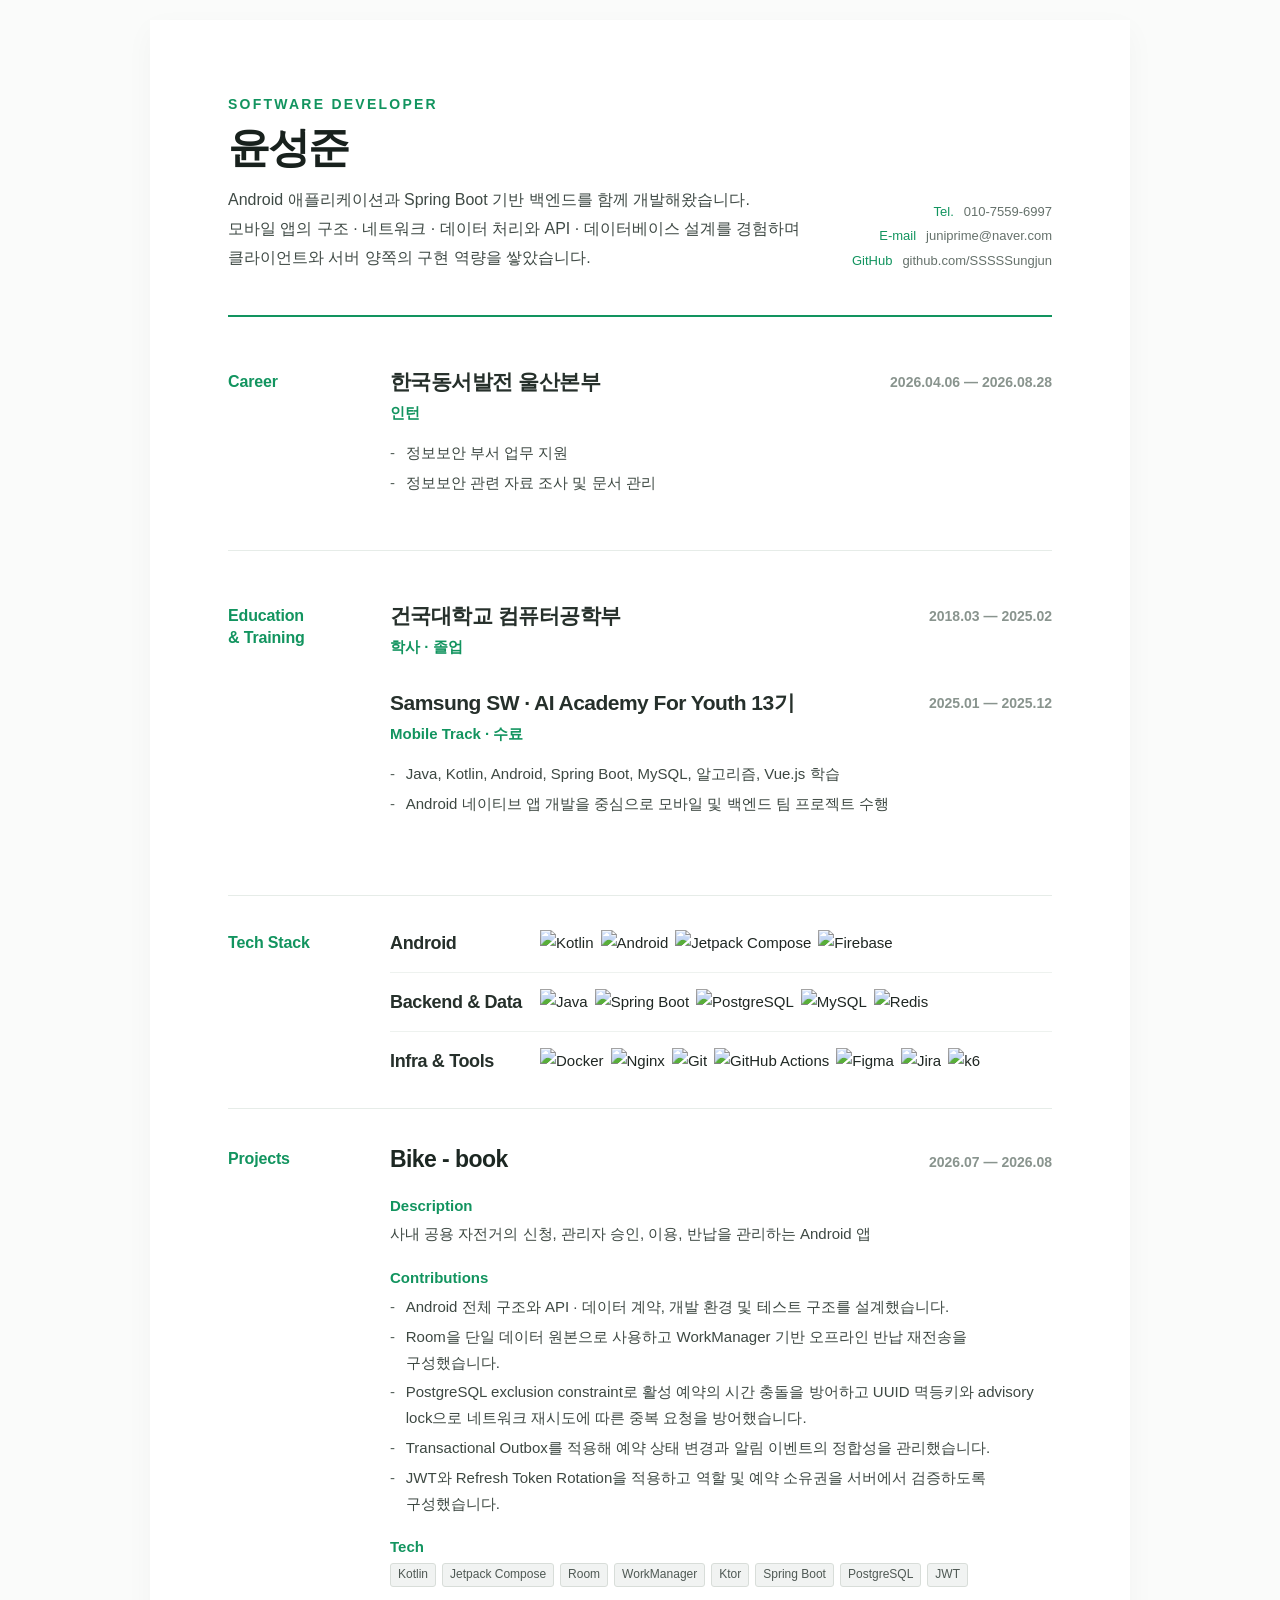
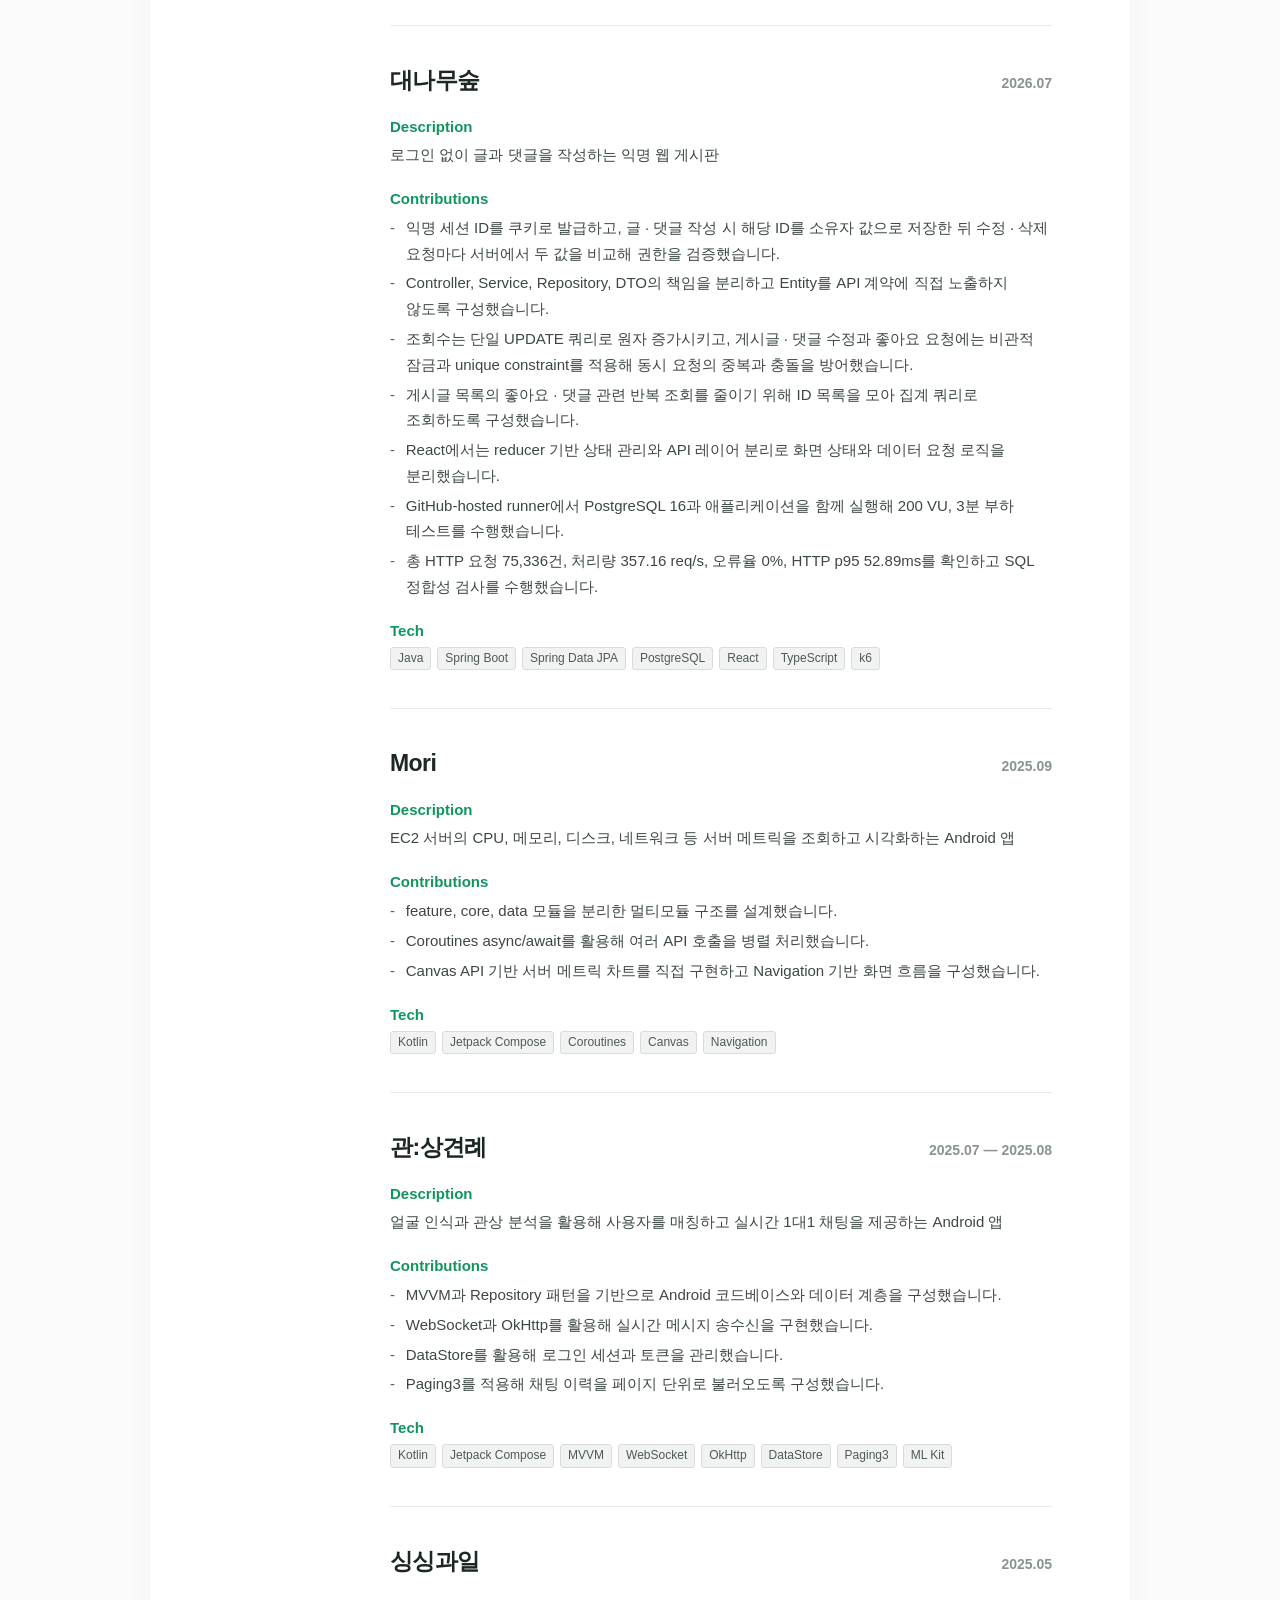
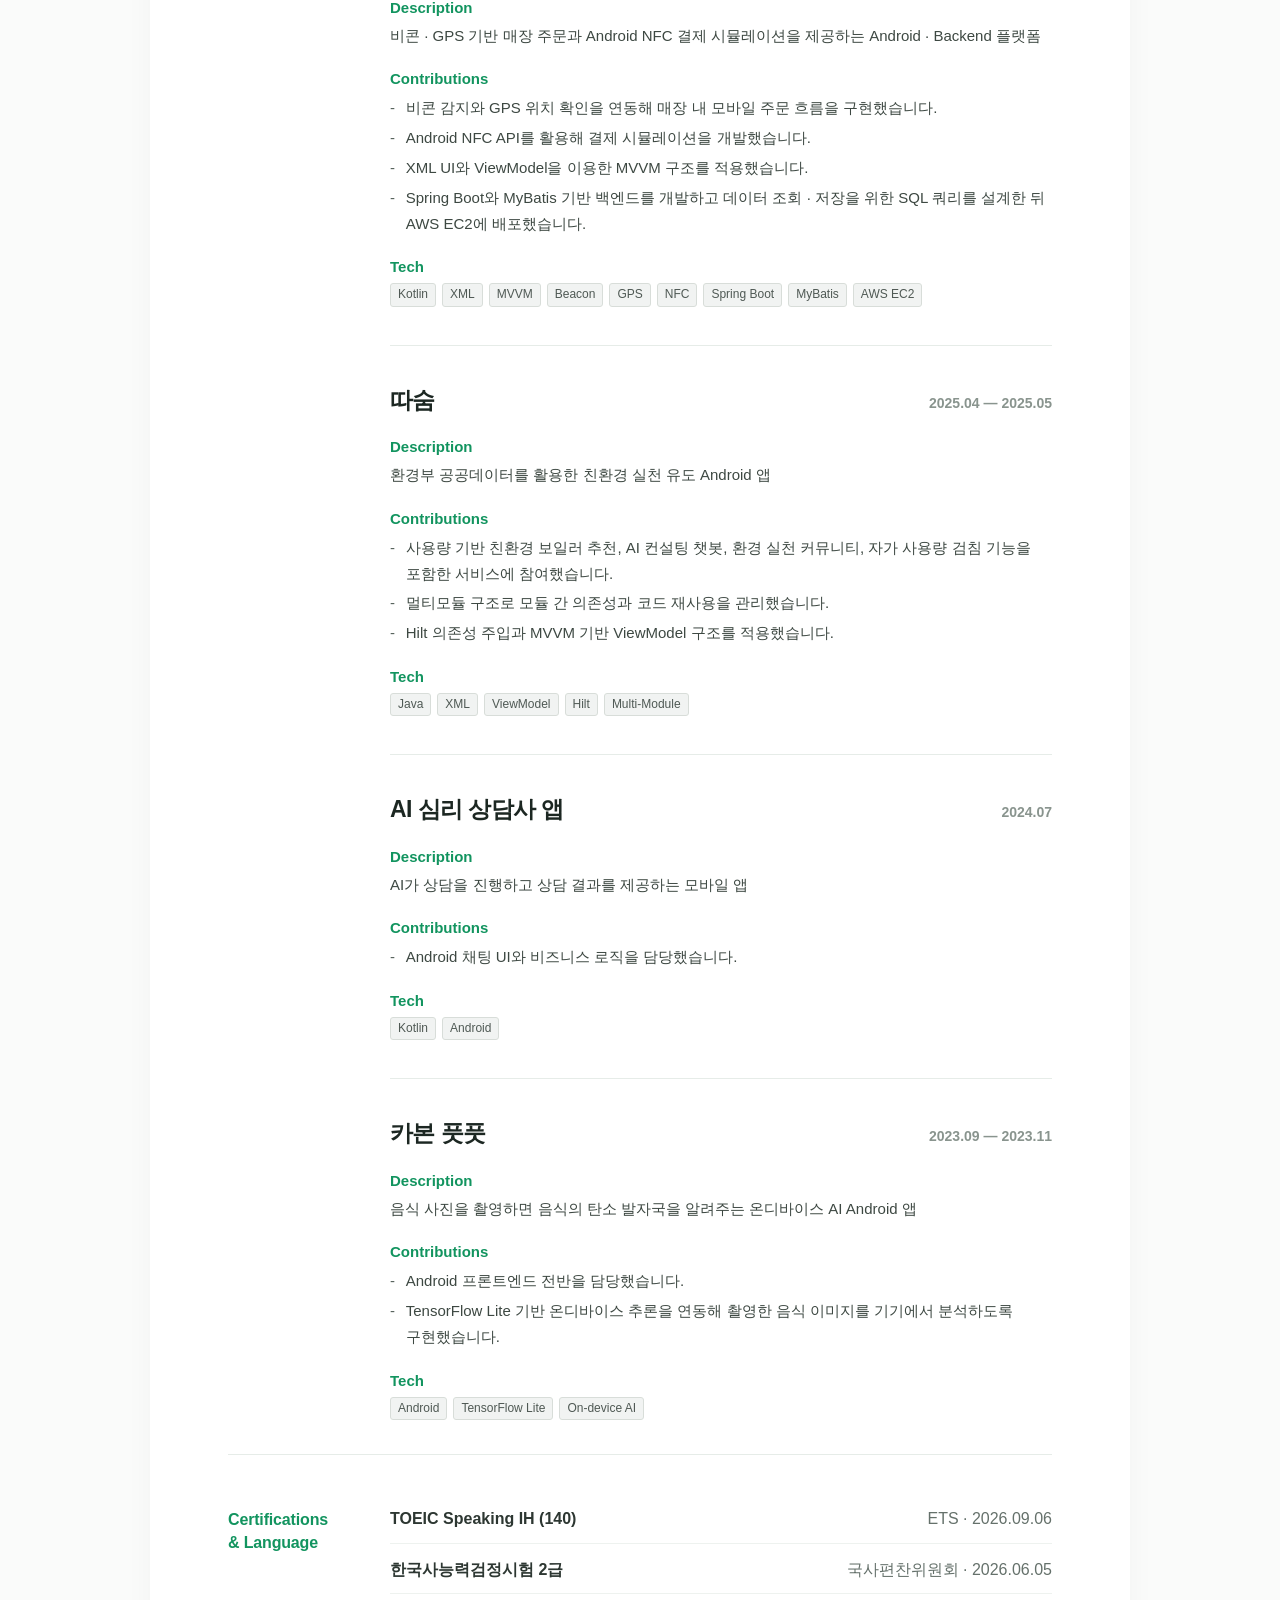
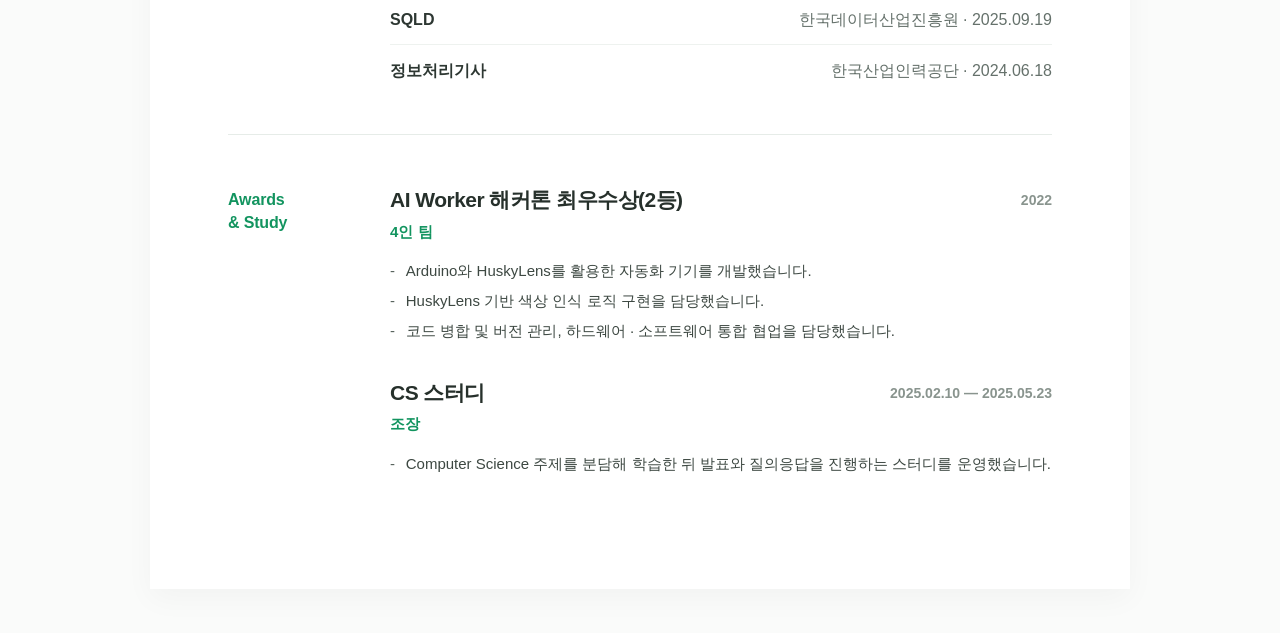
==== index.html @ 08e5d8ff "Audit project tech tags and refine chip styling" ====
<!doctype html>
<html lang="ko">
<head>
  <meta charset="utf-8" />
  <meta name="viewport" content="width=device-width, initial-scale=1" />
  <meta name="description" content="윤성준 Software Developer 이력서" />
  <title>윤성준 | Software Developer</title>
  <link rel="stylesheet" href="./style.css?v=20260922-project-tech-audit" />
</head>
<body>
  <header class="site-header">
    <a class="brand" href="./portfolio/">윤성준 포트폴리오 및 이력서</a>
    <nav class="site-nav" aria-label="Primary navigation">
      <a href="./portfolio/">Portfolio</a>
      <a class="active" href="./">Resume</a>
    </nav>
  </header>

  <main class="resume">
    <header class="hero">
      <div class="hero-main">
        <p class="eyebrow">SOFTWARE DEVELOPER</p>
        <h1>윤성준</h1>
        <p class="summary">
          <span class="summary-sentence">Android 애플리케이션과 Spring Boot 기반 백엔드를 함께 개발해왔습니다.</span>
          <span class="summary-sentence">모바일 앱의 구조 · 네트워크 · 데이터 처리와 API · 데이터베이스 설계를 경험하며 클라이언트와 서버 양쪽의 구현 역량을 쌓았습니다.</span>
        </p>
      </div>
      <div class="hero-meta">
        <a class="contact-item" href="tel:+821075596997"><span class="contact-label">Tel.</span><span>010-7559-6997</span></a>
        <a class="contact-item" href="mailto:juniprime@naver.com"><span class="contact-label">E-mail</span><span>juniprime@naver.com</span></a>
        <a class="contact-item" href="https://github.com/SSSSSungjun" target="_blank" rel="noreferrer"><span class="contact-label">GitHub</span><span>github.com/SSSSSungjun</span></a>
      </div>
    </header>

    <section class="resume-section">
      <h2>Career</h2>
      <div class="section-body">
        <article class="entry">
          <div class="entry-head">
            <div>
              <h3>한국동서발전 울산본부</h3>
              <p class="role">인턴</p>
            </div>
            <p class="period">2026.04.06 — 2026.08.28</p>
          </div>
          <ul>
            <li>정보보안 부서 업무 지원</li>
            <li>정보보안 관련 자료 조사 및 문서 관리</li>
          </ul>
        </article>
      </div>
    </section>

    <section class="resume-section">
      <h2>Education<br />&amp; Training</h2>
      <div class="section-body">
        <article class="entry compact">
          <div class="entry-head">
            <div>
              <h3>건국대학교 컴퓨터공학부</h3>
              <p class="role">학사 · 졸업</p>
            </div>
            <p class="period">2018.03 — 2025.02</p>
          </div>
        </article>
        <article class="entry compact">
          <div class="entry-head">
            <div>
              <h3>Samsung SW · AI Academy For Youth 13기</h3>
              <p class="role">Mobile Track · 수료</p>
            </div>
            <p class="period">2025.01 — 2025.12</p>
          </div>
          <ul>
            <li>Java, Kotlin, Android, Spring Boot, MySQL, 알고리즘, Vue.js 학습</li>
            <li>Android 네이티브 앱 개발을 중심으로 모바일 및 백엔드 팀 프로젝트 수행</li>
          </ul>
        </article>
      </div>
    </section>

    <section class="resume-section tech-stack-section">
      <h2>Tech Stack</h2>
      <div class="section-body skill-groups">
        <div class="skill-group">
          <h3>Android</h3>
          <div class="skill-badges">
            <img src="https://img.shields.io/badge/Kotlin-7F52FF?logo=kotlin&amp;logoColor=white" alt="Kotlin" />
            <img src="https://img.shields.io/badge/Android-3DDC84?logo=android&amp;logoColor=white" alt="Android" />
            <img src="https://img.shields.io/badge/Jetpack%20Compose-4285F4?logo=jetpackcompose&amp;logoColor=white" alt="Jetpack Compose" />
            <img src="https://img.shields.io/badge/Firebase-FFCA28?logo=firebase&amp;logoColor=black" alt="Firebase" />
          </div>
        </div>
        <div class="skill-group">
          <h3>Backend &amp; Data</h3>
          <div class="skill-badges">
            <img src="https://img.shields.io/badge/Java-ED8B00?logo=openjdk&amp;logoColor=white" alt="Java" />
            <img src="https://img.shields.io/badge/Spring%20Boot-6DB33F?logo=springboot&amp;logoColor=white" alt="Spring Boot" />
            <img src="https://img.shields.io/badge/PostgreSQL-4169E1?logo=postgresql&amp;logoColor=white" alt="PostgreSQL" />
            <img src="https://img.shields.io/badge/MySQL-4479A1?logo=mysql&amp;logoColor=white" alt="MySQL" />
            <img src="https://img.shields.io/badge/Redis-FF4438?logo=redis&amp;logoColor=white" alt="Redis" />
          </div>
        </div>
        <div class="skill-group">
          <h3>Infra &amp; Tools</h3>
          <div class="skill-badges">
            <img src="https://img.shields.io/badge/Docker-2496ED?logo=docker&amp;logoColor=white" alt="Docker" />
            <img src="https://img.shields.io/badge/Nginx-009639?logo=nginx&amp;logoColor=white" alt="Nginx" />
            <img src="https://img.shields.io/badge/Git-F05032?logo=git&amp;logoColor=white" alt="Git" />
            <img src="https://img.shields.io/badge/GitHub%20Actions-2088FF?logo=githubactions&amp;logoColor=white" alt="GitHub Actions" />
            <img src="https://img.shields.io/badge/Figma-F24E1E?logo=figma&amp;logoColor=white" alt="Figma" />
            <img src="https://img.shields.io/badge/Jira-0052CC?logoColor=white" alt="Jira" />
            <img src="https://img.shields.io/badge/k6-7D64FF?logo=k6&amp;logoColor=white" alt="k6" />
          </div>
        </div>
      </div>
    </section>

    <section class="resume-section projects-section">
      <h2>Projects</h2>
      <div class="section-body">
        <article class="project">
          <div class="entry-head">
            <div>
              <h3>Bike - book</h3>
            </div>
            <p class="period">2026.07 — 2026.08</p>
          </div>
          <h4 class="project-label">Description</h4>
          <p class="project-description">사내 공용 자전거의 신청, 관리자 승인, 이용, 반납을 관리하는 Android 앱</p>
          <h4 class="project-label">Contributions</h4>
          <ul>
            <li>Android 전체 구조와 API · 데이터 계약, 개발 환경 및 테스트 구조를 설계했습니다.</li>
            <li>Room을 단일 데이터 원본으로 사용하고 WorkManager 기반 오프라인 반납 재전송을 구성했습니다.</li>
            <li>PostgreSQL exclusion constraint로 활성 예약의 시간 충돌을 방어하고 UUID 멱등키와 advisory lock으로 네트워크 재시도에 따른 중복 요청을 방어했습니다.</li>
            <li>Transactional Outbox를 적용해 예약 상태 변경과 알림 이벤트의 정합성을 관리했습니다.</li>
            <li>JWT와 Refresh Token Rotation을 적용하고 역할 및 예약 소유권을 서버에서 검증하도록 구성했습니다.</li>
          </ul>
          <h4 class="project-label project-tech-heading">Tech</h4>
          <div class="project-tech-list"><span>Kotlin</span><span>Jetpack Compose</span><span>Room</span><span>WorkManager</span><span>Ktor</span><span>Spring Boot</span><span>PostgreSQL</span><span>JWT</span></div>
        </article>

        <article class="project">
          <div class="entry-head">
            <div>
              <h3>대나무숲</h3>
            </div>
            <p class="period">2026.07</p>
          </div>
          <h4 class="project-label">Description</h4>
          <p class="project-description">로그인 없이 글과 댓글을 작성하는 익명 웹 게시판</p>
          <h4 class="project-label">Contributions</h4>
          <ul>
            <li>익명 세션 ID를 쿠키로 발급하고, 글 · 댓글 작성 시 해당 ID를 소유자 값으로 저장한 뒤 수정 · 삭제 요청마다 서버에서 두 값을 비교해 권한을 검증했습니다.</li>
            <li>Controller, Service, Repository, DTO의 책임을 분리하고 Entity를 API 계약에 직접 노출하지 않도록 구성했습니다.</li>
            <li>조회수는 단일 UPDATE 쿼리로 원자 증가시키고, 게시글 · 댓글 수정과 좋아요 요청에는 비관적 잠금과 unique constraint를 적용해 동시 요청의 중복과 충돌을 방어했습니다.</li>
            <li>게시글 목록의 좋아요 · 댓글 관련 반복 조회를 줄이기 위해 ID 목록을 모아 집계 쿼리로 조회하도록 구성했습니다.</li>
            <li>React에서는 reducer 기반 상태 관리와 API 레이어 분리로 화면 상태와 데이터 요청 로직을 분리했습니다.</li>
            <li>GitHub-hosted runner에서 PostgreSQL 16과 애플리케이션을 함께 실행해 200 VU, 3분 부하 테스트를 수행했습니다.</li>
            <li>총 HTTP 요청 75,336건, 처리량 357.16 req/s, 오류율 0%, HTTP p95 52.89ms를 확인하고 SQL 정합성 검사를 수행했습니다.</li>
          </ul>
          <h4 class="project-label project-tech-heading">Tech</h4>
          <div class="project-tech-list"><span>Java</span><span>Spring Boot</span><span>Spring Data JPA</span><span>PostgreSQL</span><span>React</span><span>TypeScript</span><span>k6</span></div>
        </article>

        <article class="project">
          <div class="entry-head">
            <div>
              <h3>Mori</h3>
            </div>
            <p class="period">2025.09</p>
          </div>
          <h4 class="project-label">Description</h4>
          <p class="project-description">EC2 서버의 CPU, 메모리, 디스크, 네트워크 등 서버 메트릭을 조회하고 시각화하는 Android 앱</p>
          <h4 class="project-label">Contributions</h4>
          <ul>
            <li>feature, core, data 모듈을 분리한 멀티모듈 구조를 설계했습니다.</li>
            <li>Coroutines async/await를 활용해 여러 API 호출을 병렬 처리했습니다.</li>
            <li>Canvas API 기반 서버 메트릭 차트를 직접 구현하고 Navigation 기반 화면 흐름을 구성했습니다.</li>
          </ul>
          <h4 class="project-label project-tech-heading">Tech</h4>
          <div class="project-tech-list"><span>Kotlin</span><span>Jetpack Compose</span><span>Coroutines</span><span>Canvas</span><span>Navigation</span></div>
        </article>

        <article class="project">
          <div class="entry-head">
            <div>
              <h3>관:상견례</h3>
            </div>
            <p class="period">2025.07 — 2025.08</p>
          </div>
          <h4 class="project-label">Description</h4>
          <p class="project-description">얼굴 인식과 관상 분석을 활용해 사용자를 매칭하고 실시간 1대1 채팅을 제공하는 Android 앱</p>
          <h4 class="project-label">Contributions</h4>
          <ul>
            <li>MVVM과 Repository 패턴을 기반으로 Android 코드베이스와 데이터 계층을 구성했습니다.</li>
            <li>WebSocket과 OkHttp를 활용해 실시간 메시지 송수신을 구현했습니다.</li>
            <li>DataStore를 활용해 로그인 세션과 토큰을 관리했습니다.</li>
            <li>Paging3를 적용해 채팅 이력을 페이지 단위로 불러오도록 구성했습니다.</li>
          </ul>
          <h4 class="project-label project-tech-heading">Tech</h4>
          <div class="project-tech-list"><span>Kotlin</span><span>Jetpack Compose</span><span>MVVM</span><span>WebSocket</span><span>OkHttp</span><span>DataStore</span><span>Paging3</span><span>ML Kit</span></div>
        </article>

        <article class="project">
          <div class="entry-head">
            <div>
              <h3>싱싱과일</h3>
            </div>
            <p class="period">2025.05</p>
          </div>
          <h4 class="project-label">Description</h4>
          <p class="project-description">비콘 · GPS 기반 매장 주문과 Android NFC 결제 시뮬레이션을 제공하는 Android · Backend 플랫폼</p>
          <h4 class="project-label">Contributions</h4>
          <ul>
            <li>비콘 감지와 GPS 위치 확인을 연동해 매장 내 모바일 주문 흐름을 구현했습니다.</li>
            <li>Android NFC API를 활용해 결제 시뮬레이션을 개발했습니다.</li>
            <li>XML UI와 ViewModel을 이용한 MVVM 구조를 적용했습니다.</li>
            <li>Spring Boot와 MyBatis 기반 백엔드를 개발하고 데이터 조회 · 저장을 위한 SQL 쿼리를 설계한 뒤 AWS EC2에 배포했습니다.</li>
          </ul>
          <h4 class="project-label project-tech-heading">Tech</h4>
          <div class="project-tech-list"><span>Kotlin</span><span>XML</span><span>MVVM</span><span>Beacon</span><span>GPS</span><span>NFC</span><span>Spring Boot</span><span>MyBatis</span><span>AWS EC2</span></div>
        </article>

        <article class="project">
          <div class="entry-head">
            <div>
              <h3>따숨</h3>
            </div>
            <p class="period">2025.04 — 2025.05</p>
          </div>
          <h4 class="project-label">Description</h4>
          <p class="project-description">환경부 공공데이터를 활용한 친환경 실천 유도 Android 앱</p>
          <h4 class="project-label">Contributions</h4>
          <ul>
            <li>사용량 기반 친환경 보일러 추천, AI 컨설팅 챗봇, 환경 실천 커뮤니티, 자가 사용량 검침 기능을 포함한 서비스에 참여했습니다.</li>
            <li>멀티모듈 구조로 모듈 간 의존성과 코드 재사용을 관리했습니다.</li>
            <li>Hilt 의존성 주입과 MVVM 기반 ViewModel 구조를 적용했습니다.</li>
          </ul>
          <h4 class="project-label project-tech-heading">Tech</h4>
          <div class="project-tech-list"><span>Java</span><span>XML</span><span>ViewModel</span><span>Hilt</span><span>Multi-Module</span></div>
        </article>

        <article class="project">
          <div class="entry-head">
            <div>
              <h3>AI 심리 상담사 앱</h3>
            </div>
            <p class="period">2024.07</p>
          </div>
          <h4 class="project-label">Description</h4>
          <p class="project-description">AI가 상담을 진행하고 상담 결과를 제공하는 모바일 앱</p>
          <h4 class="project-label">Contributions</h4>
          <ul>
            <li>Android 채팅 UI와 비즈니스 로직을 담당했습니다.</li>
          </ul>
          <h4 class="project-label project-tech-heading">Tech</h4>
          <div class="project-tech-list"><span>Kotlin</span><span>Android</span></div>
        </article>

        <article class="project">
          <div class="entry-head">
            <div>
              <h3>카본 풋풋</h3>
            </div>
            <p class="period">2023.09 — 2023.11</p>
          </div>
          <h4 class="project-label">Description</h4>
          <p class="project-description">음식 사진을 촬영하면 음식의 탄소 발자국을 알려주는 온디바이스 AI Android 앱</p>
          <h4 class="project-label">Contributions</h4>
          <ul>
            <li>Android 프론트엔드 전반을 담당했습니다.</li>
            <li>TensorFlow Lite 기반 온디바이스 추론을 연동해 촬영한 음식 이미지를 기기에서 분석하도록 구현했습니다.</li>
          </ul>
          <h4 class="project-label project-tech-heading">Tech</h4>
          <div class="project-tech-list"><span>Android</span><span>TensorFlow Lite</span><span>On-device AI</span></div>
        </article>
      </div>
    </section>

    <section class="resume-section">
      <h2>Certifications<br />&amp; Language</h2>
      <div class="section-body simple-list">
        <div><strong>TOEIC Speaking IH (140)</strong><span>ETS · 2026.09.06</span></div>
        <div><strong>한국사능력검정시험 2급</strong><span>국사편찬위원회 · 2026.06.05</span></div>
        <div><strong>SQLD</strong><span>한국데이터산업진흥원 · 2025.09.19</span></div>
        <div><strong>정보처리기사</strong><span>한국산업인력공단 · 2024.06.18</span></div>
      </div>
    </section>

    <section class="resume-section">
      <h2>Awards<br />&amp; Study</h2>
      <div class="section-body">
        <article class="entry">
          <div class="entry-head">
            <div>
              <h3>AI Worker 해커톤 최우수상(2등)</h3>
              <p class="role">4인 팀</p>
            </div>
            <p class="period">2022</p>
          </div>
          <ul>
            <li>Arduino와 HuskyLens를 활용한 자동화 기기를 개발했습니다.</li>
            <li>HuskyLens 기반 색상 인식 로직 구현을 담당했습니다.</li>
            <li>코드 병합 및 버전 관리, 하드웨어 · 소프트웨어 통합 협업을 담당했습니다.</li>
          </ul>
        </article>
        <article class="entry compact">
          <div class="entry-head">
            <div>
              <h3>CS 스터디</h3>
              <p class="role">조장</p>
            </div>
            <p class="period">2025.02.10 — 2025.05.23</p>
          </div>
          <ul>
            <li>Computer Science 주제를 분담해 학습한 뒤 발표와 질의응답을 진행하는 스터디를 운영했습니다.</li>
          </ul>
        </article>
      </div>
    </section>
  </main>
</body>
</html>
---- style.css ----
/* =========================================================
   Resume Design System
   - Change tokens first. Do not append one-off overrides.
   - Components consume tokens; section variants only override variables.
   ========================================================= */

/* 1. DESIGN TOKENS */
:root {
  /* Colors */
  --color-primary: #12945f;
  --color-primary-strong: #0b7147;
  --color-primary-soft: #effaf4;
  --color-text: #1f2723;
  --color-text-heading: #1c2722;
  --color-text-body: #3d4842;
  --color-text-muted: #65716b;
  --color-text-subtle: #89948e;
  --color-line: #e6ece8;
  --color-line-soft: #eef2ef;
  --color-paper: #ffffff;
  --color-canvas: #fafbfa;

  /* Typography */
  --font-family-base: Pretendard, "Noto Sans KR", "Apple SD Gothic Neo", Inter, Arial, sans-serif;

  --font-size-name: 42px;
  --font-size-summary: 16px;
  --font-size-eyebrow: 14px;
  --font-size-contact: 13px;
  --font-size-contact-label: 13px;
  --contact-label-width: 52px;
  --font-size-contact-icon: 17px;
  --contact-item-gap: 10px;
  --font-size-body: 15px;
  --font-size-section-title: 16px;
  --font-size-item-title: 21px;
  --font-size-project-title: 23px;
  --font-size-skill-title: 18px;
  --font-size-accent: 15px;
  --font-size-date: 14px;
  --font-size-meta: 15px;
  --font-size-credential-title: 16px;
  --font-size-project-tech: 12px;
  --font-size-credential-meta: 16px;

  --font-weight-regular: 400;
  --font-weight-medium: 500;
  --font-weight-semibold: 600;
  --font-weight-bold: 700;
  --font-weight-extra-bold: 800;

  --line-height-body: 1.72;
  --line-height-heading: 1.4;
  --line-height-project-title: 1.4;
  --line-height-project-body: 1.65;

  /* Spacing scale */
  --space-1: 4px;
  --space-2: 6px;
  --space-3: 8px;
  --space-4: 10px;
  --space-5: 12px;
  --space-6: 14px;
  --space-7: 16px;
  --space-8: 18px;
  --space-9: 20px;
  --space-10: 24px;
  --space-11: 28px;
  --space-12: 30px;
  --space-13: 34px;
  --space-14: 38px;
  --space-15: 42px;
  --space-16: 48px;
  --space-17: 50px;

  /* Page layout */
  --page-max-width: 980px;
  --page-padding-top: 72px;
  --page-padding-x: 78px;
  --page-padding-bottom: 84px;
  --page-margin-top: 20px;
  --page-margin-bottom: 44px;

  /* Section layout */
  --section-label-width: 132px;
  --section-column-gap: 30px;
  --section-padding-y: 50px;
  --section-padding-y-compact: 34px;

  /* Component rhythm */
  --entry-gap: 34px;
  --entry-gap-compact: 28px;
  --entry-header-gap: 24px;
  --project-gap: 38px;
  --project-divider-padding: 38px;
  --project-block-gap: 20px;
  --project-label-body-gap: 6px;
  --skill-row-label-width: 132px;
  --skill-row-gap: 18px;

  /* Optical alignment */
  --section-title-offset-default: 4px;
  --section-title-offset-tech: 2px;
  --section-title-offset-projects: 5px;
}

/* 2. BASE */
* {
  box-sizing: border-box;
}

html {
  -webkit-print-color-adjust: exact;
  print-color-adjust: exact;
}

body {
  margin: 0;
  background: var(--color-canvas);
  color: var(--color-text);
  font-family: var(--font-family-base);
  font-size: var(--font-size-body);
  line-height: var(--line-height-body);
  word-break: keep-all;
}

a {
  color: var(--color-primary);
  text-decoration: none;
}

a:hover {
  color: var(--color-primary-strong);
  text-decoration: underline;
}

h1,
h2,
h3,
h4,
p {
  margin-top: 0;
}

ul {
  margin: 0;
  padding-left: 0;
  list-style: none;
}

li {
  position: relative;
  margin: var(--space-1) 0;
  padding-left: 1.05em;
  color: var(--color-text-body);
}

li::before {
  content: "-";
  position: absolute;
  left: 0;
  color: #59645e;
  font-weight: var(--font-weight-medium);
}

/* Public resume has no navigation chrome. */
.site-header {
  display: none !important;
}

/* 3. PAGE COMPONENTS */
.resume {
  width: min(100%, var(--page-max-width));
  margin: var(--page-margin-top) auto var(--page-margin-bottom);
  padding:
    var(--page-padding-top)
    var(--page-padding-x)
    var(--page-padding-bottom);
  background: var(--color-paper);
  box-shadow: 0 10px 28px rgba(20, 28, 24, 0.035);
}

/* Hero */
.hero {
  display: grid;
  grid-template-columns: minmax(0, 1fr) auto;
  gap: 34px;
  align-items: end;
  padding-bottom: var(--space-15);
  border-bottom: 2px solid var(--color-primary);
}

.eyebrow {
  margin: 0 0 var(--space-3);
  color: var(--color-primary);
  font-size: var(--font-size-eyebrow);
  font-weight: var(--font-weight-extra-bold);
  letter-spacing: 0.16em;
}

h1 {
  margin-bottom: var(--space-6);
  color: #18211d;
  font-size: var(--font-size-name);
  line-height: 1.15;
  letter-spacing: -0.045em;
}

.summary {
  max-width: 620px;
  margin-bottom: 0;
  color: #3f4a45;
  font-size: var(--font-size-summary);
  line-height: 1.8;
}

.summary-sentence {
  display: block;
}

.hero-meta {
  display: flex;
  flex-direction: column;
  align-items: flex-end;
  gap: var(--space-2);
  padding-bottom: 3px;
  color: var(--color-text-muted);
  font-size: var(--font-size-contact);
  white-space: nowrap;
}

/* Resume section */
.resume-section {
  --section-current-padding-y: var(--section-padding-y);
  --section-title-offset: var(--section-title-offset-default);

  display: grid;
  grid-template-columns: var(--section-label-width) minmax(0, 1fr);
  column-gap: var(--section-column-gap);
  align-items: start;
  padding: var(--section-current-padding-y) 0;
  border-bottom: 1px solid var(--color-line);
}

.resume-section:last-child {
  border-bottom: 0;
  padding-bottom: 0;
}

.resume-section > h2 {
  position: sticky;
  top: var(--space-10);
  align-self: start;
  margin: 0;
  padding-top: var(--section-title-offset);
  color: var(--color-primary);
  font-size: var(--font-size-section-title);
  font-weight: var(--font-weight-extra-bold);
  line-height: var(--line-height-heading);
  letter-spacing: -0.01em;
}

.section-body {
  min-width: 0;
}

/* Section variants */
.tech-stack-section {
  --section-current-padding-y: var(--section-padding-y-compact);
  --section-title-offset: var(--section-title-offset-tech);
}

.projects-section {
  --section-current-padding-y: var(--section-padding-y-compact);
  --section-title-offset: var(--section-title-offset-projects);
}

/* 4. REUSABLE CONTENT COMPONENTS */

/* Entry: Experience / Education / Awards */
.entry {
  margin-bottom: var(--entry-gap);
}

.entry:last-child {
  margin-bottom: 0;
}

.entry.compact {
  margin-bottom: var(--entry-gap-compact);
}

.entry-head {
  display: flex;
  justify-content: space-between;
  gap: var(--entry-header-gap);
  align-items: flex-start;
  margin-bottom: var(--space-6);
}

.entry-head h3 {
  margin-bottom: var(--space-1);
  color: #26302b;
  font-size: var(--font-size-item-title);
  font-weight: var(--font-weight-bold);
  line-height: var(--line-height-heading);
  letter-spacing: -0.025em;
}

.role {
  margin-bottom: 0;
  color: var(--color-primary);
  font-size: var(--font-size-accent);
  font-weight: var(--font-weight-bold);
}

.period {
  flex: 0 0 auto;
  margin: 3px 0 0;
  color: var(--color-text-subtle);
  font-size: var(--font-size-date);
  font-weight: var(--font-weight-semibold);
  white-space: nowrap;
}

/* Skill row */
.skill-groups {
  display: flex;
  flex-direction: column;
}

.skill-group {
  display: grid;
  grid-template-columns: var(--skill-row-label-width) minmax(0, 1fr);
  gap: var(--skill-row-gap);
  align-items: start;
  padding: var(--space-7) 0;
  border-bottom: 1px solid var(--color-line-soft);
}

.skill-group:first-child {
  padding-top: 0;
}

.skill-group:last-child {
  padding-bottom: 0;
  border-bottom: 0;
}

.skill-group h3 {
  margin: 1px 0 0;
  color: #26302b;
  font-size: var(--font-size-skill-title);
  font-weight: var(--font-weight-extra-bold);
  line-height: var(--line-height-heading);
  letter-spacing: -0.02em;
}

.skill-badges {
  display: flex;
  flex-wrap: wrap;
  gap: 7px;
}

.skill-badges img {
  height: 23px;
  max-width: 100%;
}

/* Project */
.project {
  position: relative;
  padding: 0 0 var(--project-divider-padding);
  margin-bottom: var(--project-gap);
  border-bottom: 1px solid var(--color-line);
}

.project:last-child {
  padding-bottom: 0;
  margin-bottom: 0;
  border-bottom: 0;
}

.project .entry-head {
  align-items: baseline;
  margin-bottom: 0;
}

.project .entry-head > div {
  min-width: 0;
}

.project .entry-head h3 {
  margin: 0;
  color: var(--color-text-heading);
  font-size: var(--font-size-project-title);
  font-weight: var(--font-weight-bold);
  line-height: var(--line-height-project-title);
  letter-spacing: -0.025em;
}

.project .period {
  margin: 0;
  line-height: var(--line-height-project-title);
}

.project-label {
  margin:
    var(--project-block-gap)
    0
    var(--project-label-body-gap);
  color: var(--color-primary);
  font-size: var(--font-size-accent);
  font-weight: var(--font-weight-extra-bold);
  line-height: var(--line-height-heading);
}

.project-description {
  margin: 0;
  color: var(--color-text-body);
  font-size: var(--font-size-body);
  line-height: var(--line-height-project-body);
}

.project-tech-list {
  display: flex;
  flex-wrap: wrap;
  gap: var(--space-2);
  margin: 0;
}

.project-tech-list span {
  display: inline-flex;
  align-items: center;
  padding: 2px 7px;
  border: 1px solid #d8ddd9;
  border-radius: 3px;
  color: #4f5954;
  background: #f1f3f2;
  font-size: var(--font-size-project-tech);
  font-weight: var(--font-weight-regular);
  line-height: 1.45;
}

.project ul {
  margin: 0;
}

.project-tech-heading {
  margin-top: var(--project-block-gap);
}

/* Credential list */
.simple-list {
  display: grid;
  gap: var(--space-5);
}

.simple-list > div {
  display: flex;
  justify-content: space-between;
  gap: var(--space-9);
  padding-bottom: var(--space-4);
  border-bottom: 1px solid var(--color-line-soft);
}

.simple-list > div:last-child {
  padding-bottom: 0;
  border-bottom: 0;
}

.simple-list strong {
  color: #2d3732;
  font-size: var(--font-size-credential-title);
}

.simple-list span {
  color: var(--color-text-muted);
  font-size: var(--font-size-credential-meta);
  text-align: right;
}

/* 5. RESPONSIVE TOKENS */
@media (max-width: 760px) {
  :root {
    --page-padding-top: 38px;
    --page-padding-x: 24px;
    --page-padding-bottom: 56px;
    --page-margin-top: 0;
    --page-margin-bottom: 0;

    --section-padding-y: 38px;
    --section-padding-y-compact: 30px;
    --section-column-gap: 18px;

    --font-size-section-title: 17px;
    --font-size-item-title: 20px;
    --font-size-project-title: 21px;
    --font-size-skill-title: 17px;
    --font-size-accent: 14px;
    --font-size-date: 14px;
    --font-size-meta: 14px;
    --font-size-credential-meta: 15px;
    --font-size-project-tech: 11px;
  }

  body {
    background: var(--color-paper);
  }

  .resume {
    box-shadow: none;
  }

  .hero {
    grid-template-columns: 1fr;
    gap: 22px;
    padding-bottom: 32px;
  }

  .hero-meta {
    align-items: flex-start;
    white-space: normal;
  }

  .resume-section {
    grid-template-columns: 1fr;
    row-gap: 18px;
  }

  .resume-section > h2 {
    position: static;
    padding-top: 0;
  }

  .entry-head {
    flex-direction: column;
    gap: var(--space-1);
  }

  .period {
    margin-top: 0;
  }

  .skill-group {
    grid-template-columns: 1fr;
    gap: var(--space-3);
    padding: var(--space-6) 0;
  }

  .project .entry-head {
    align-items: flex-start;
  }

  .simple-list > div {
    flex-direction: column;
    gap: 2px;
  }

  .simple-list span {
    text-align: left;
  }
}

/* 6. PRINT TOKENS */
@media print {
  @page {
    size: A4;
    margin: 13mm 14mm 15mm;
  }

  :root {
    --font-size-name: 28pt;
    --font-size-summary: 10.5pt;
    --font-size-body: 10pt;
    --font-size-section-title: 9.5pt;
    --font-size-item-title: 11.5pt;
    --font-size-project-title: 12pt;
    --font-size-skill-title: 9.5pt;
    --font-size-accent: 9pt;
    --font-size-date: 9.5pt;
    --font-size-meta: 9pt;
    --font-size-credential-title: 9pt;
    --font-size-credential-meta: 9.5pt;
    --font-size-project-tech: 8pt;

    --section-label-width: 28mm;
    --section-column-gap: 6mm;
    --section-padding-y: 8mm;
    --section-padding-y-compact: 6mm;

    --project-gap: 6mm;
    --project-divider-padding: 6mm;
    --project-block-gap: 3mm;
    --project-label-body-gap: 1mm;

    --skill-row-label-width: 28mm;
    --skill-row-gap: 4mm;

    --section-title-offset-default: 0;
    --section-title-offset-tech: 0;
    --section-title-offset-projects: 0;
  }

  body {
    background: #fff;
    line-height: 1.55;
  }

  .resume {
    width: auto;
    margin: 0;
    padding: 0;
    box-shadow: none;
  }

  .hero {
    gap: 28px;
    padding-bottom: 24px;
  }

  .summary {
    line-height: 1.65;
  }

  .resume-section > h2 {
    position: static;
  }

  .entry,
  .project,
  .skill-group {
    break-inside: avoid;
  }

  .skill-group {
    padding: 3mm 0;
  }

  .skill-badges img {
    height: 16px;
  }

  .project-description {
    line-height: 1.45;
  }

  a {
    color: var(--color-primary) !important;
    text-decoration: none !important;
  }
}


/* Hero balance refinement */
.hero {
  grid-template-columns: minmax(0, 1fr) 210px;
}

.hero-meta {
  justify-self: stretch;
  padding-left: 4px;
}

@media (max-width: 760px) {
  .hero {
    grid-template-columns: 1fr;
  }

  .hero-meta {
    padding-left: 0;
  
    align-items: flex-start;
    justify-self: start;}
}


/* Contact label component */
.contact-item {
  display: flex;
  align-items: baseline;
  justify-content: flex-end;
  gap: var(--contact-item-gap);
  color: var(--color-text-muted);
  font-size: var(--font-size-contact);
  line-height: 1.4;
}

.contact-item:hover {
  color: var(--color-primary-strong);
  text-decoration: none;
}

.contact-label {
  flex: 0 0 var(--contact-label-width);
  color: var(--color-primary);
  font-size: var(--font-size-contact-label);
  font-weight: var(--font-weight-regular);
  text-align: right;
}

@media (max-width: 760px) {
  :root {
    --font-size-contact-label: 12.5px;
    --contact-label-width: 50px;
  }

  .contact-item {
    justify-content: flex-start;
  }

  .contact-label {
    text-align: left;
  }
}

@media print {
  :root {
    --font-size-contact-label: 8pt;
    --contact-label-width: 12mm;
  }
}
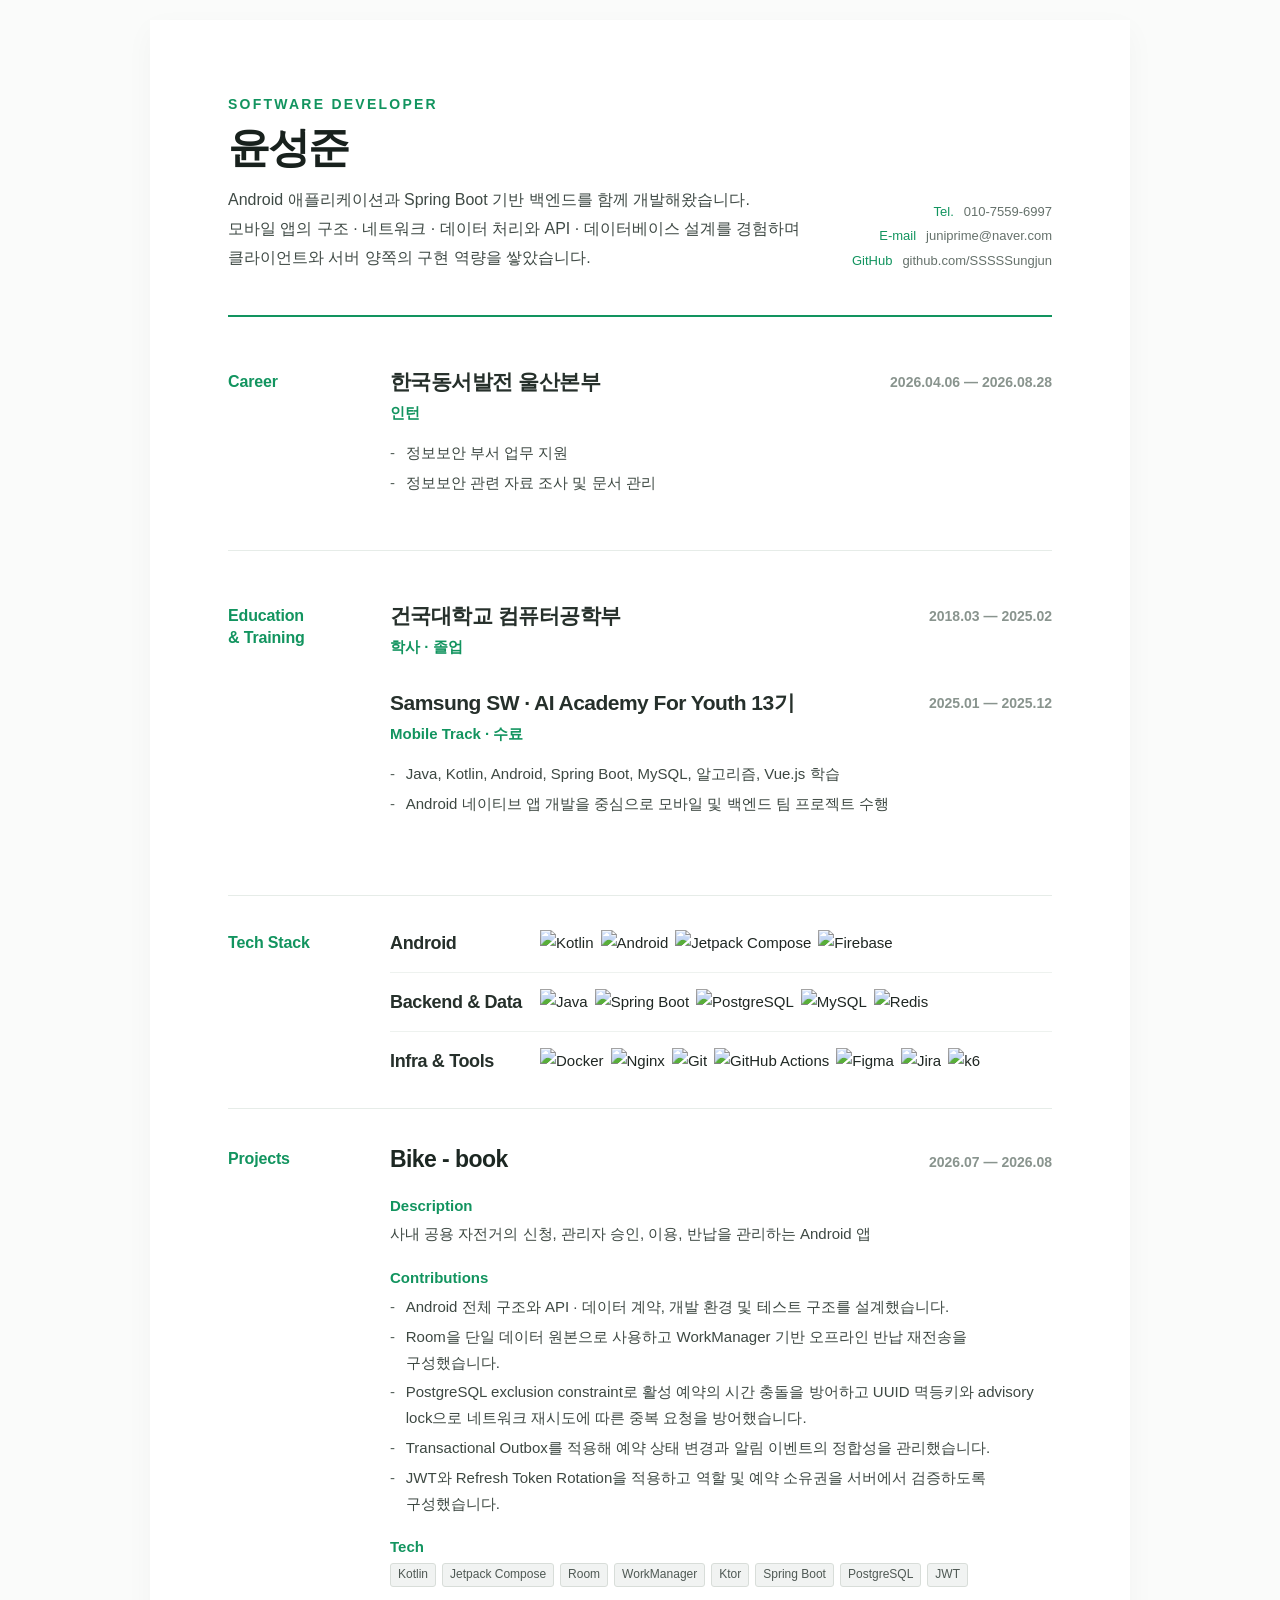
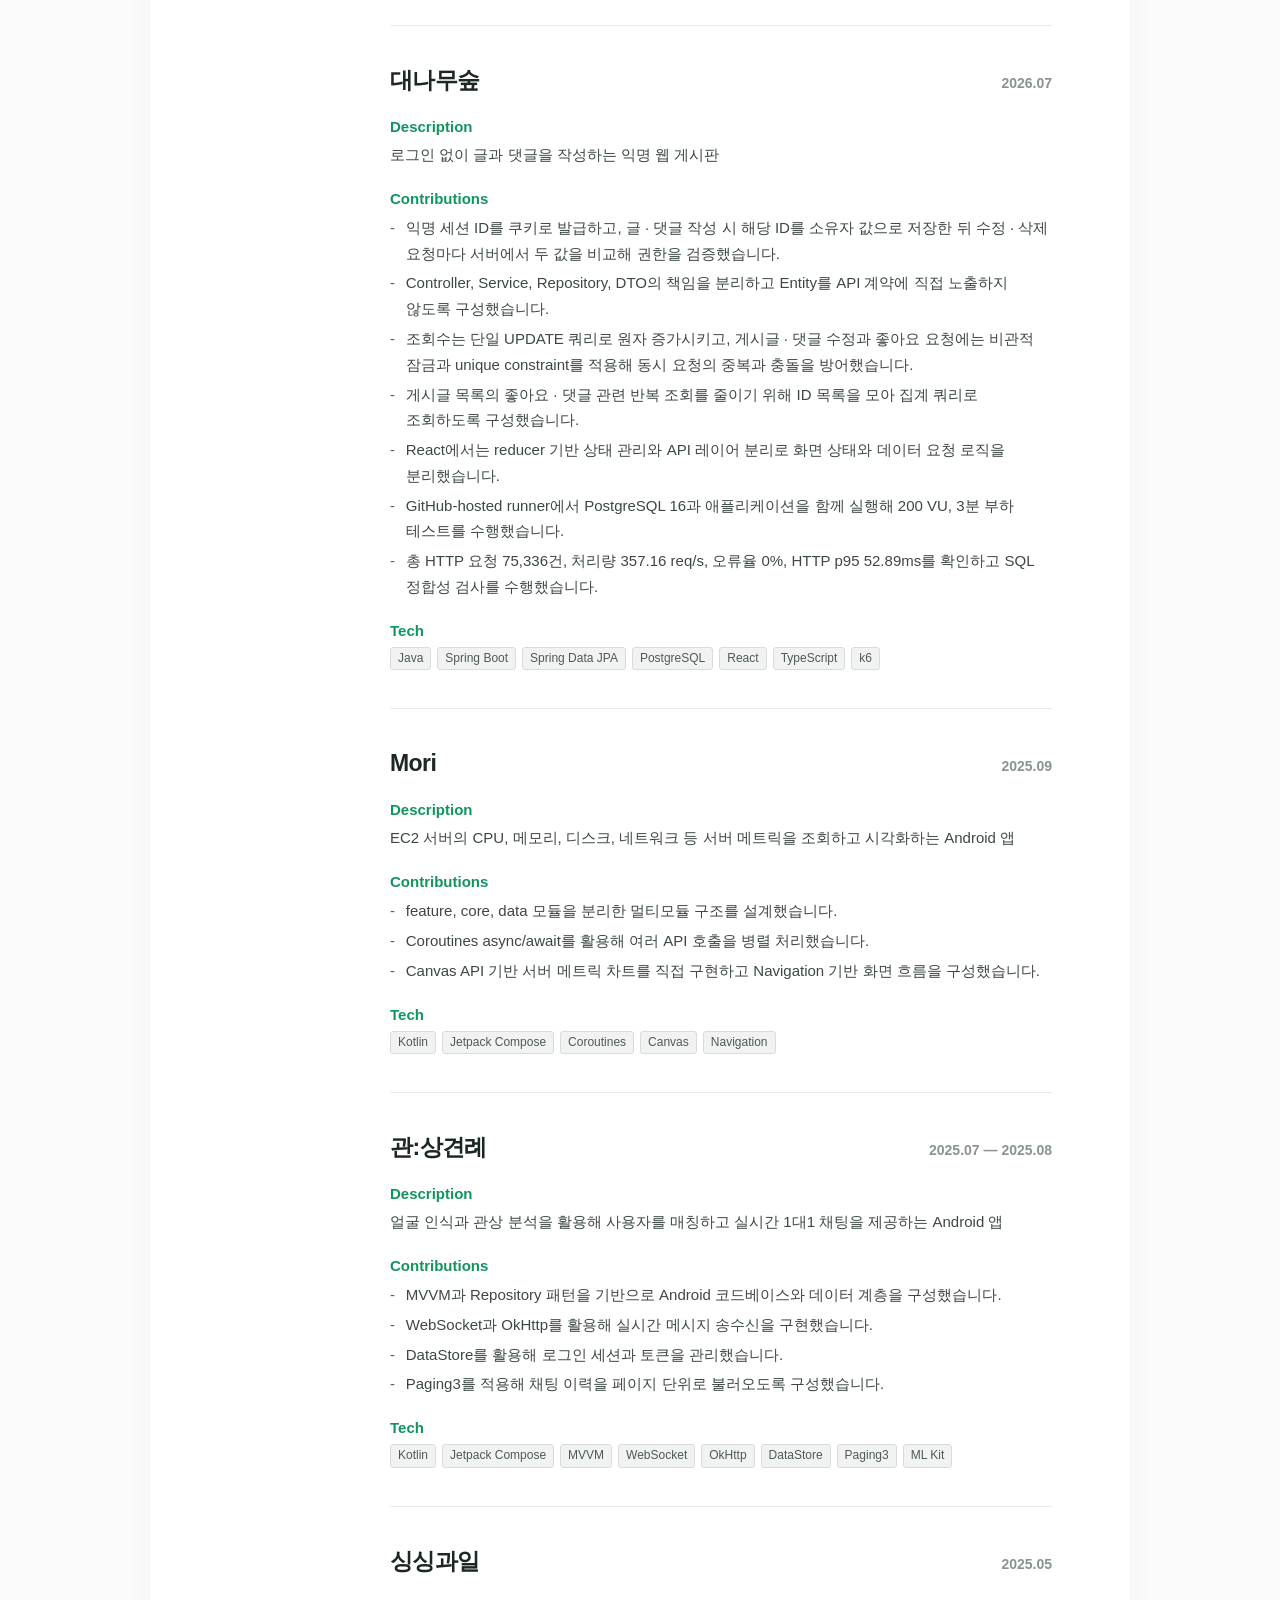
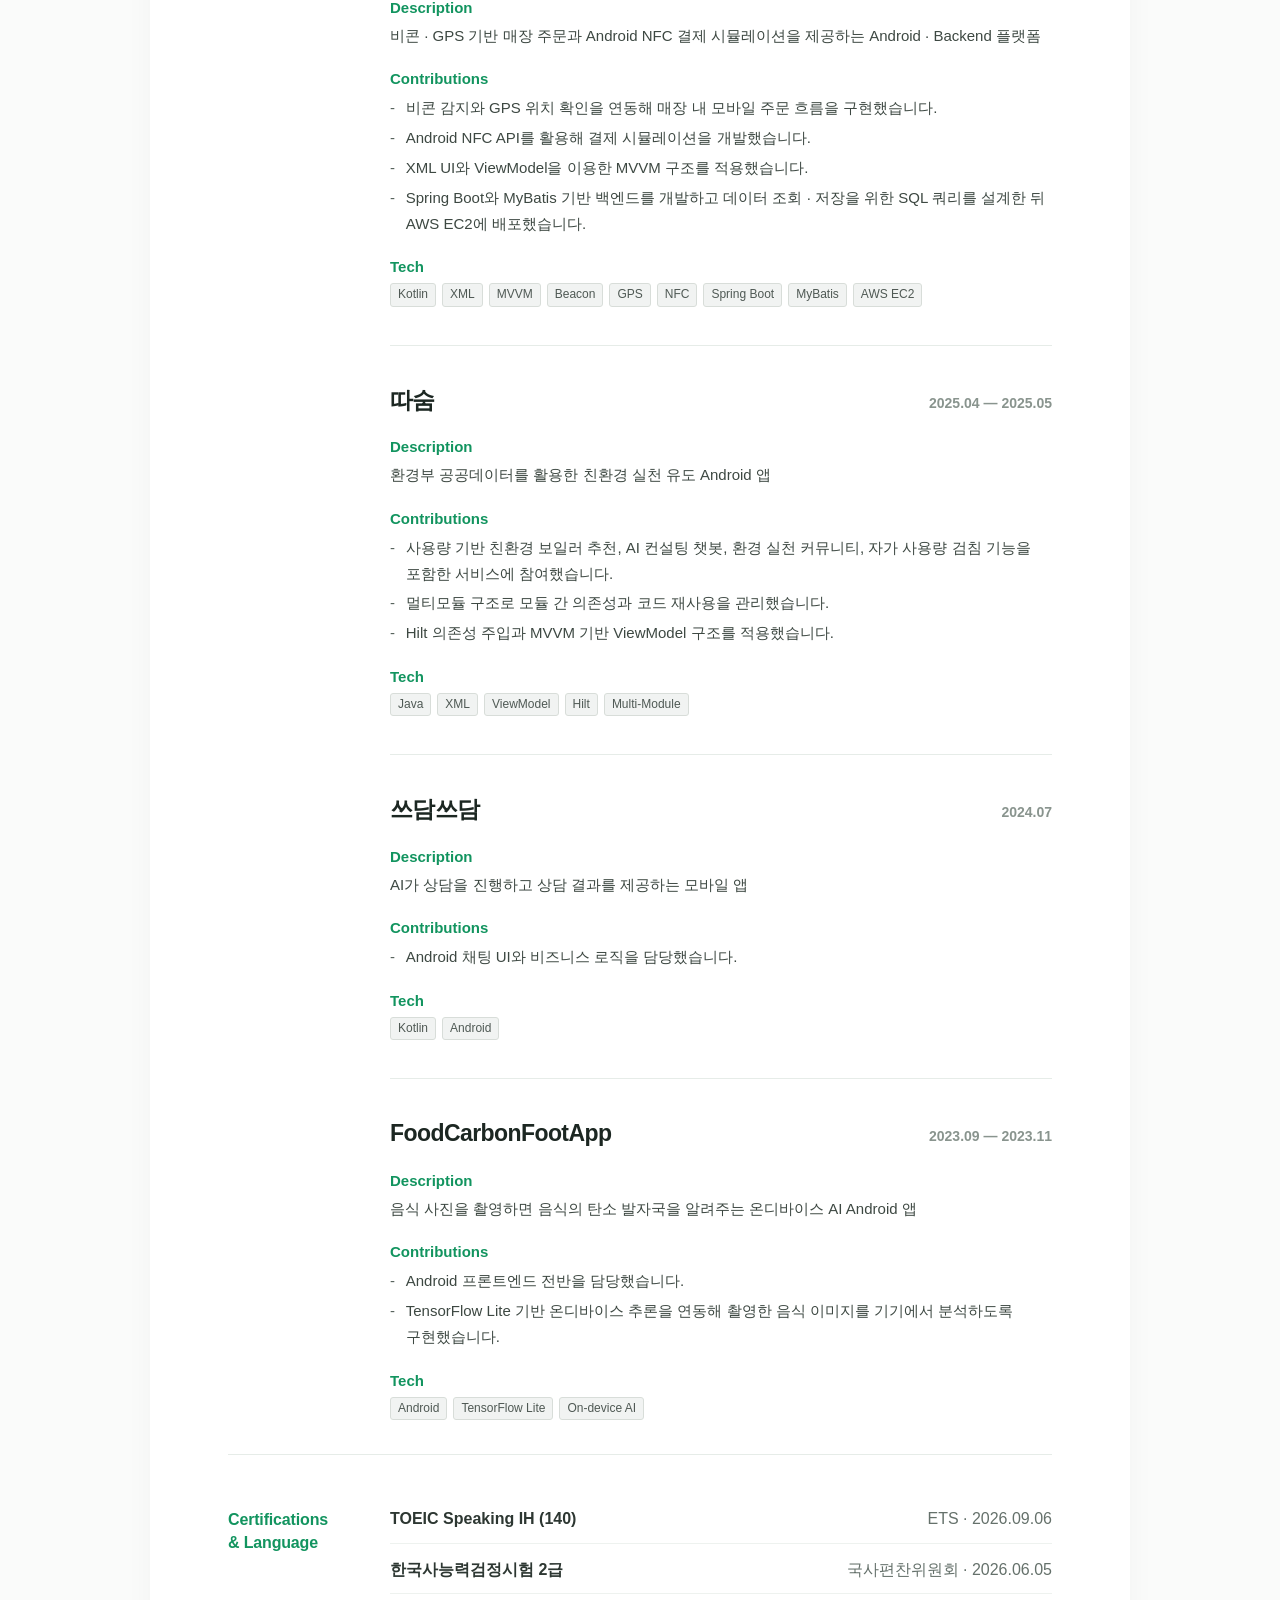
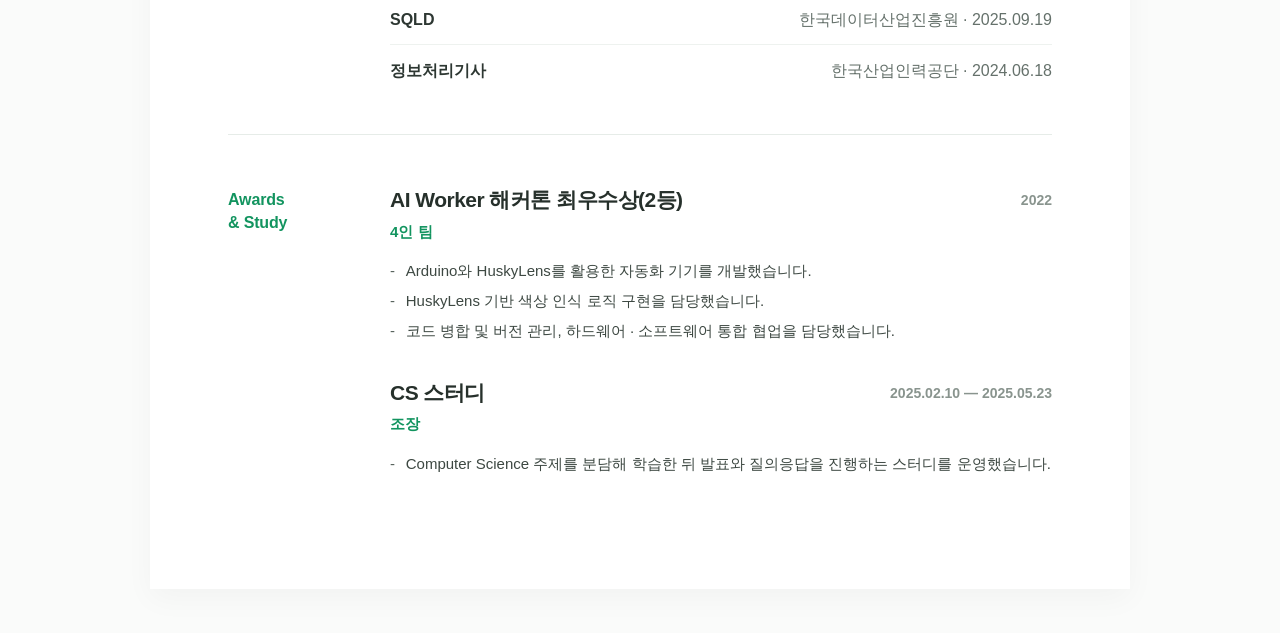
==== commit 6647603f: "Correct project display names" ====
--- a/index.html
+++ b/index.html
@@ -5,7 +5,7 @@
   <meta name="viewport" content="width=device-width, initial-scale=1" />
   <meta name="description" content="윤성준 Software Developer 이력서" />
   <title>윤성준 | Software Developer</title>
-  <link rel="stylesheet" href="./style.css?v=20260922-project-tech-audit" />
+  <link rel="stylesheet" href="./style.css?v=20260922-project-names" />
 </head>
 <body>
   <header class="site-header">
@@ -245,7 +245,7 @@
         <article class="project">
           <div class="entry-head">
             <div>
-              <h3>AI 심리 상담사 앱</h3>
+              <h3>쓰담쓰담</h3>
             </div>
             <p class="period">2024.07</p>
           </div>
@@ -262,7 +262,7 @@
         <article class="project">
           <div class="entry-head">
             <div>
-              <h3>카본 풋풋</h3>
+              <h3>FoodCarbonFootApp</h3>
             </div>
             <p class="period">2023.09 — 2023.11</p>
           </div>
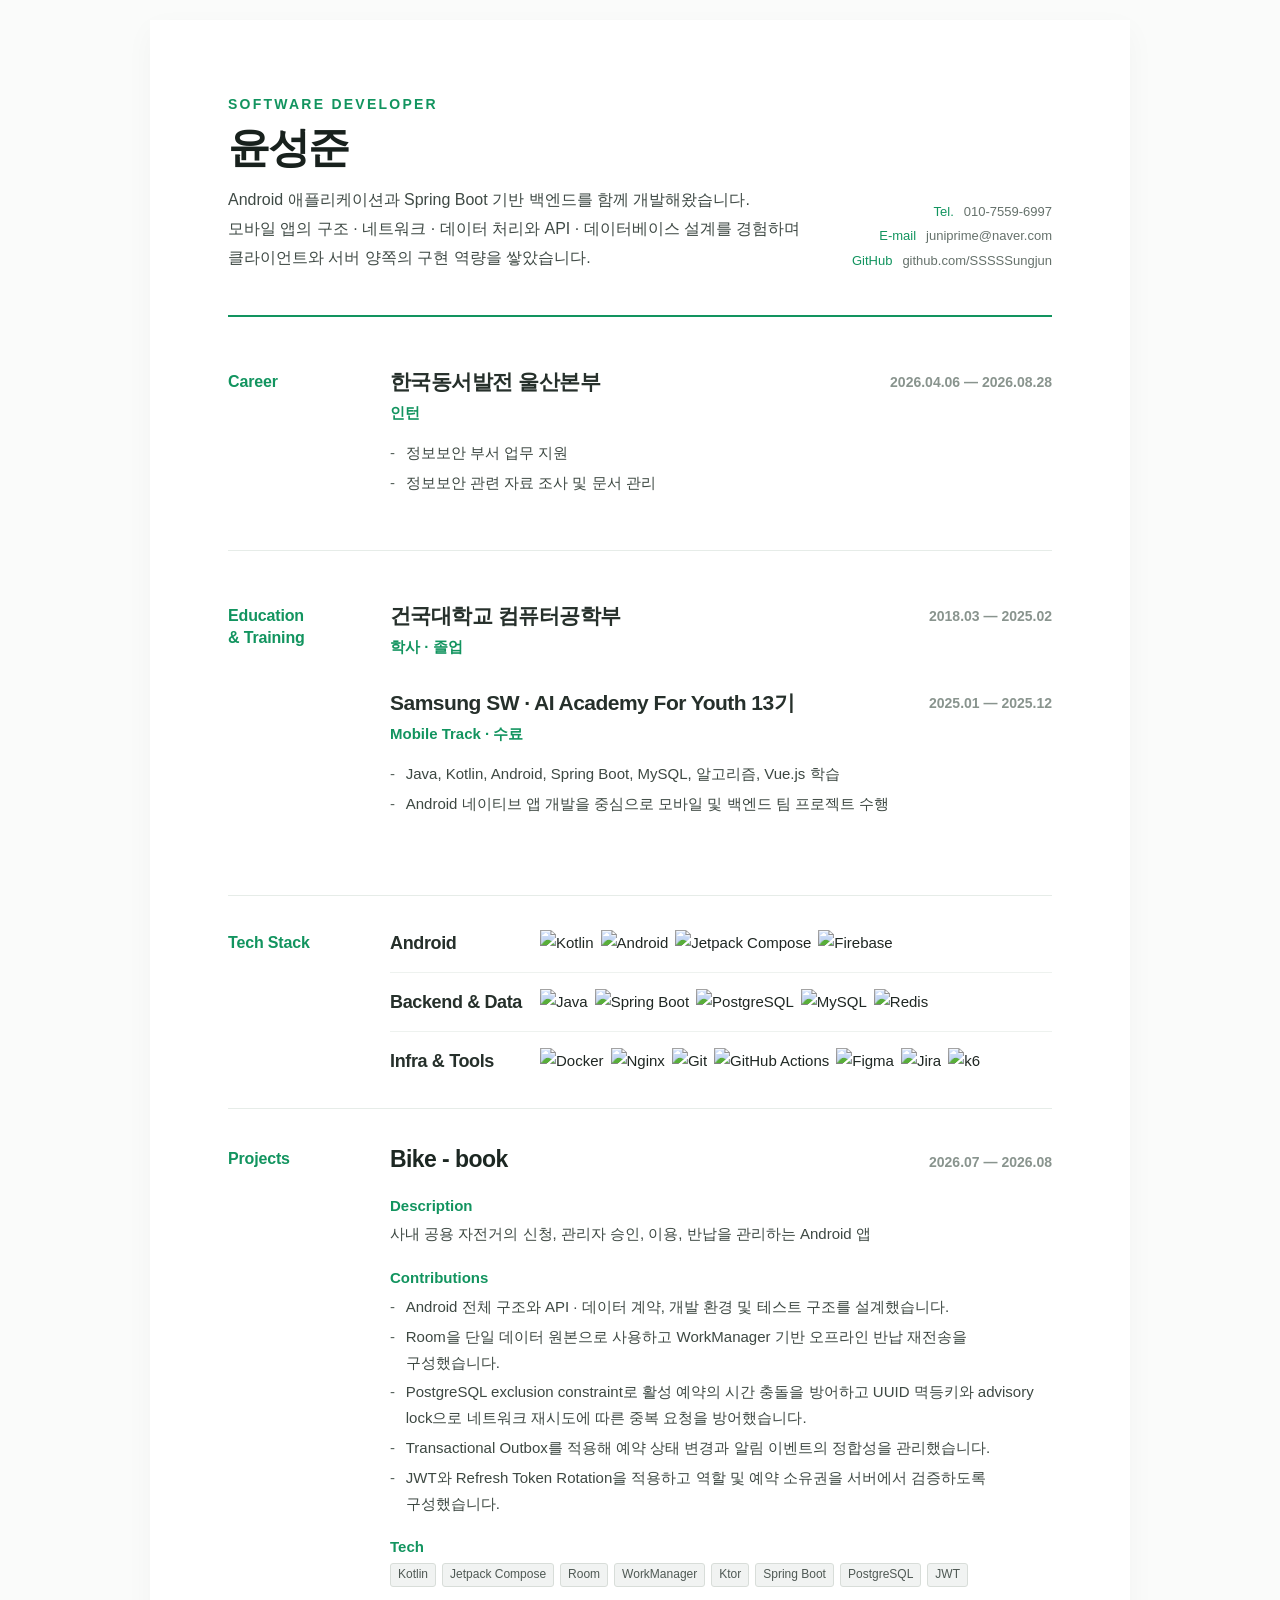
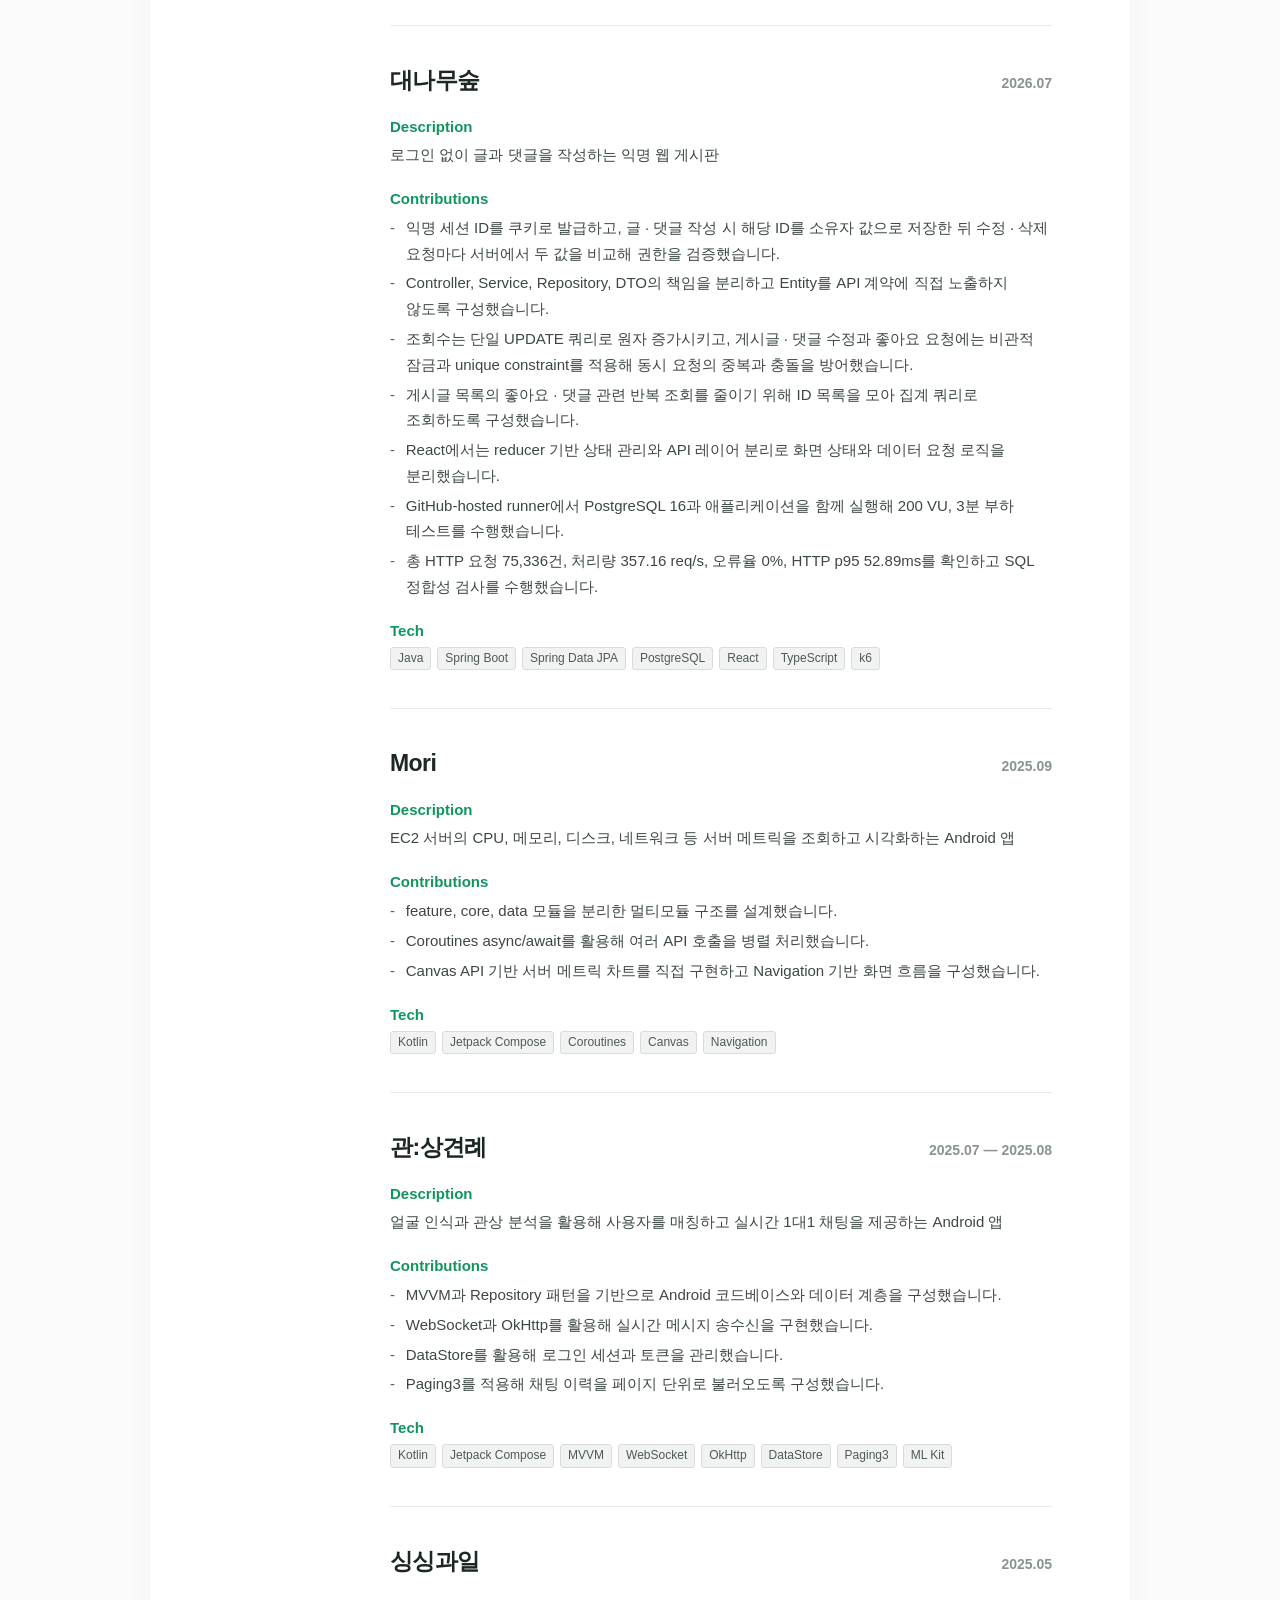
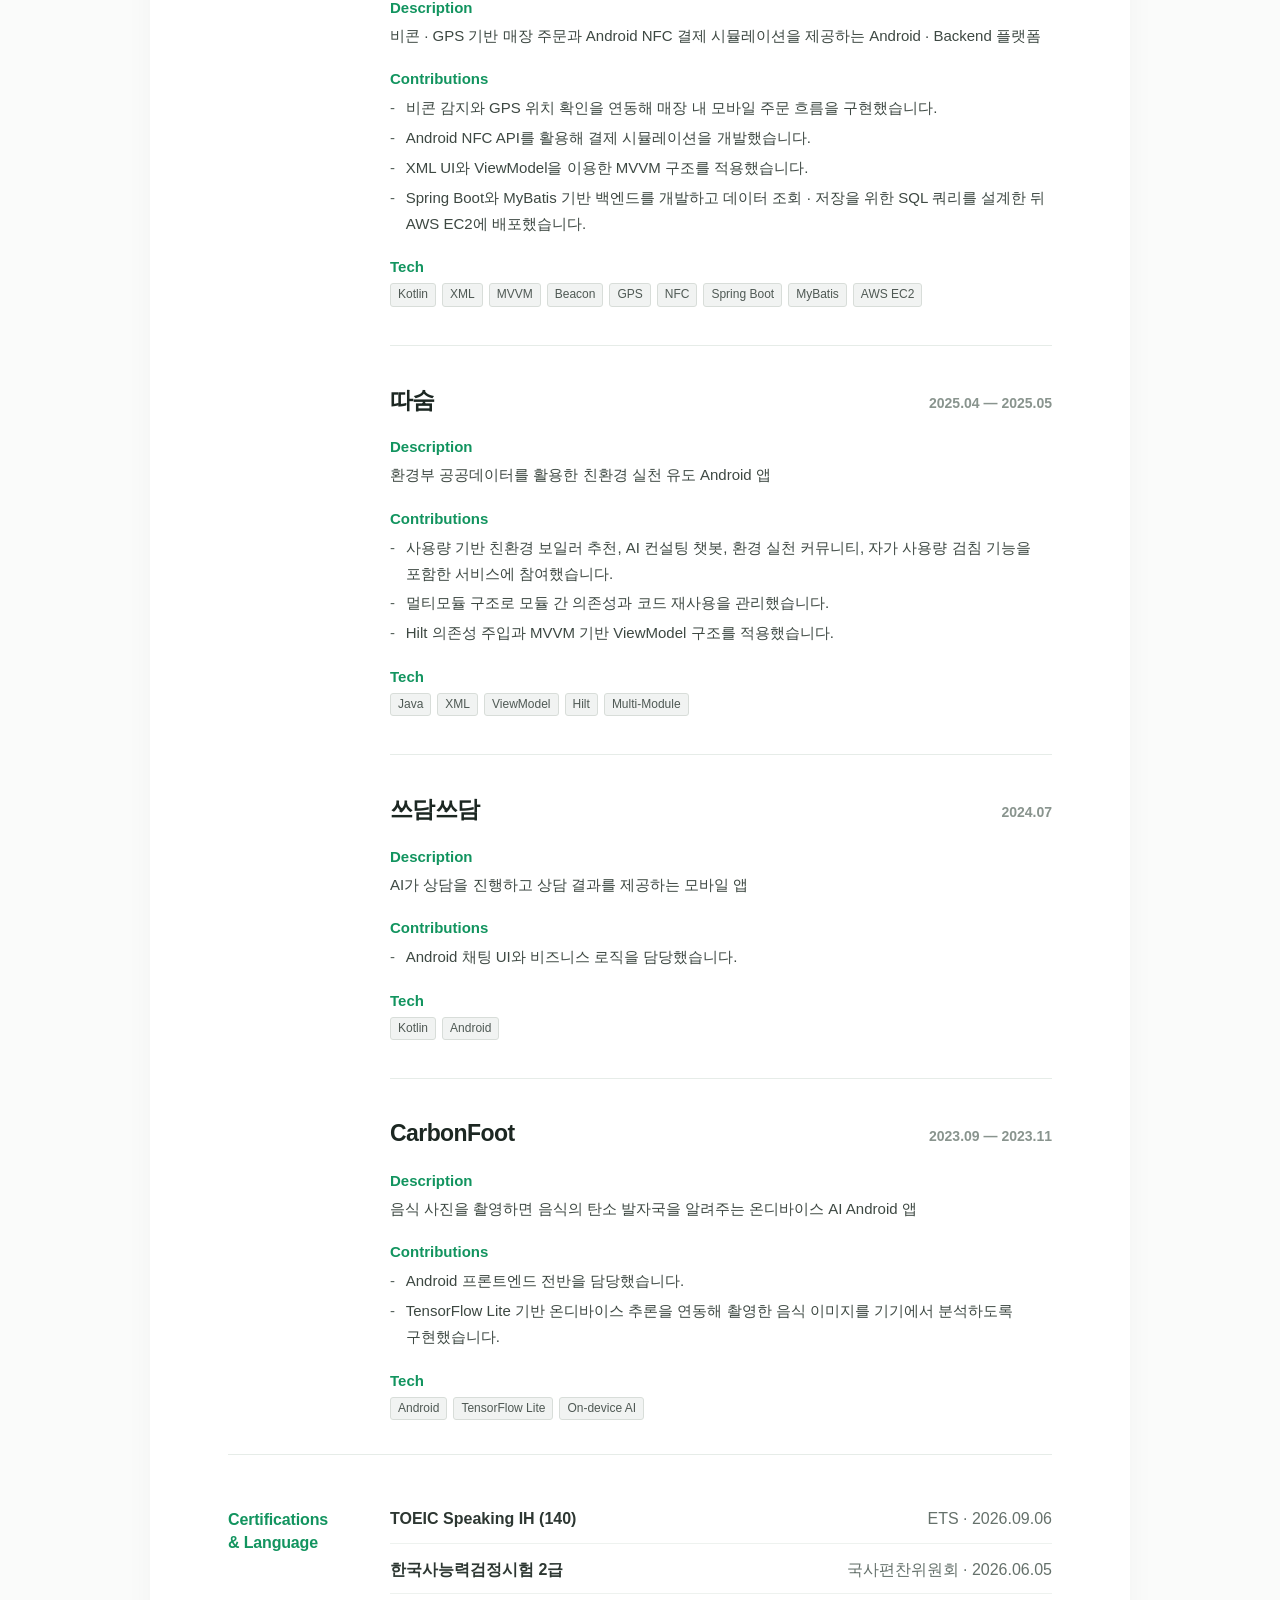
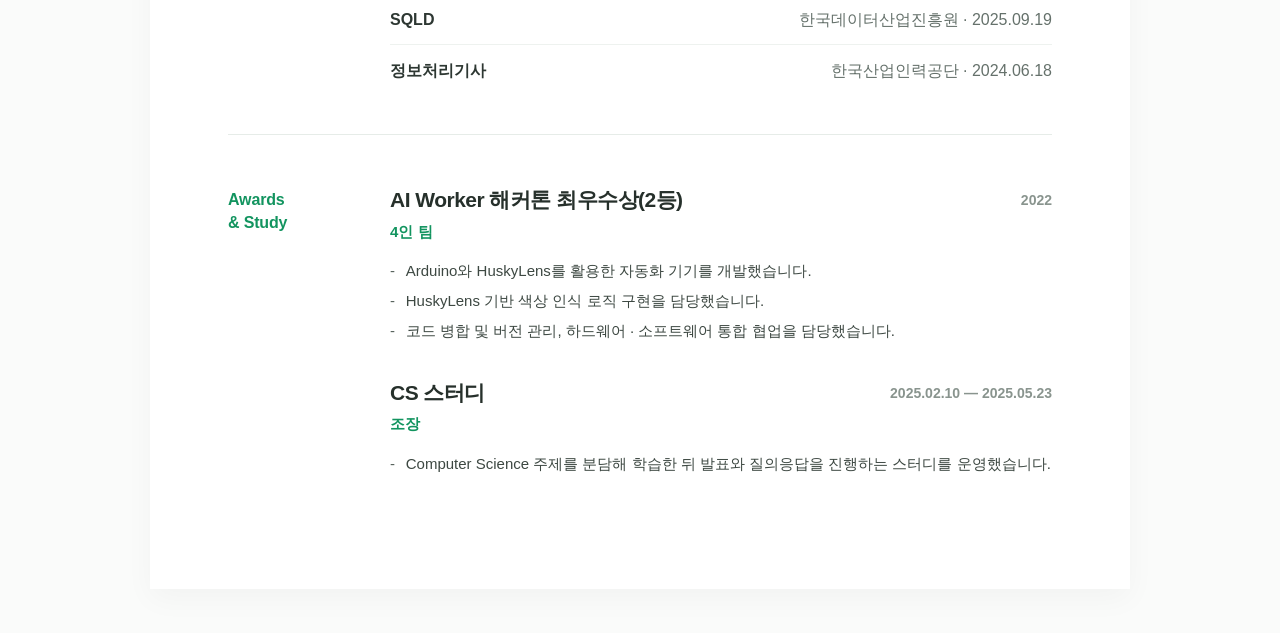
==== commit bff2ab1e: "Rename CarbonFoot project" ====
--- a/index.html
+++ b/index.html
@@ -262,7 +262,7 @@
         <article class="project">
           <div class="entry-head">
             <div>
-              <h3>FoodCarbonFootApp</h3>
+              <h3>CarbonFoot</h3>
             </div>
             <p class="period">2023.09 — 2023.11</p>
           </div>
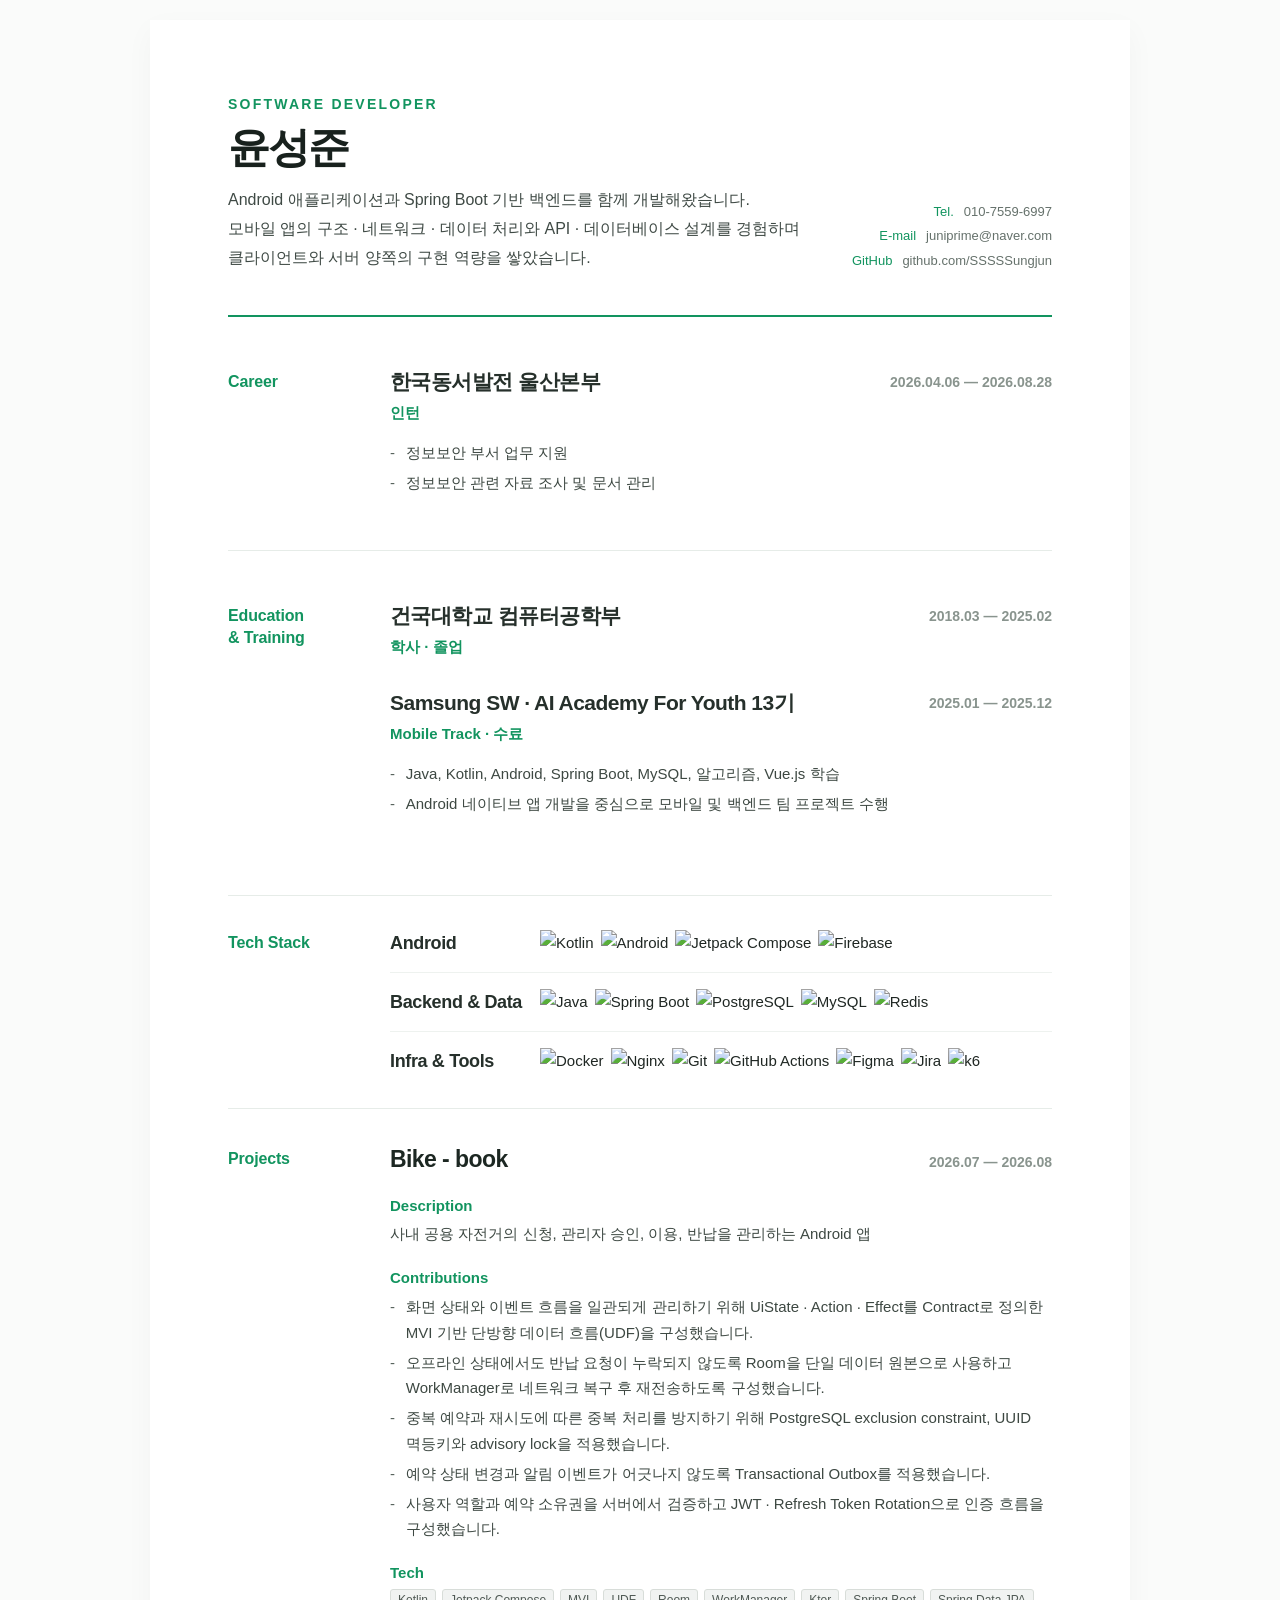
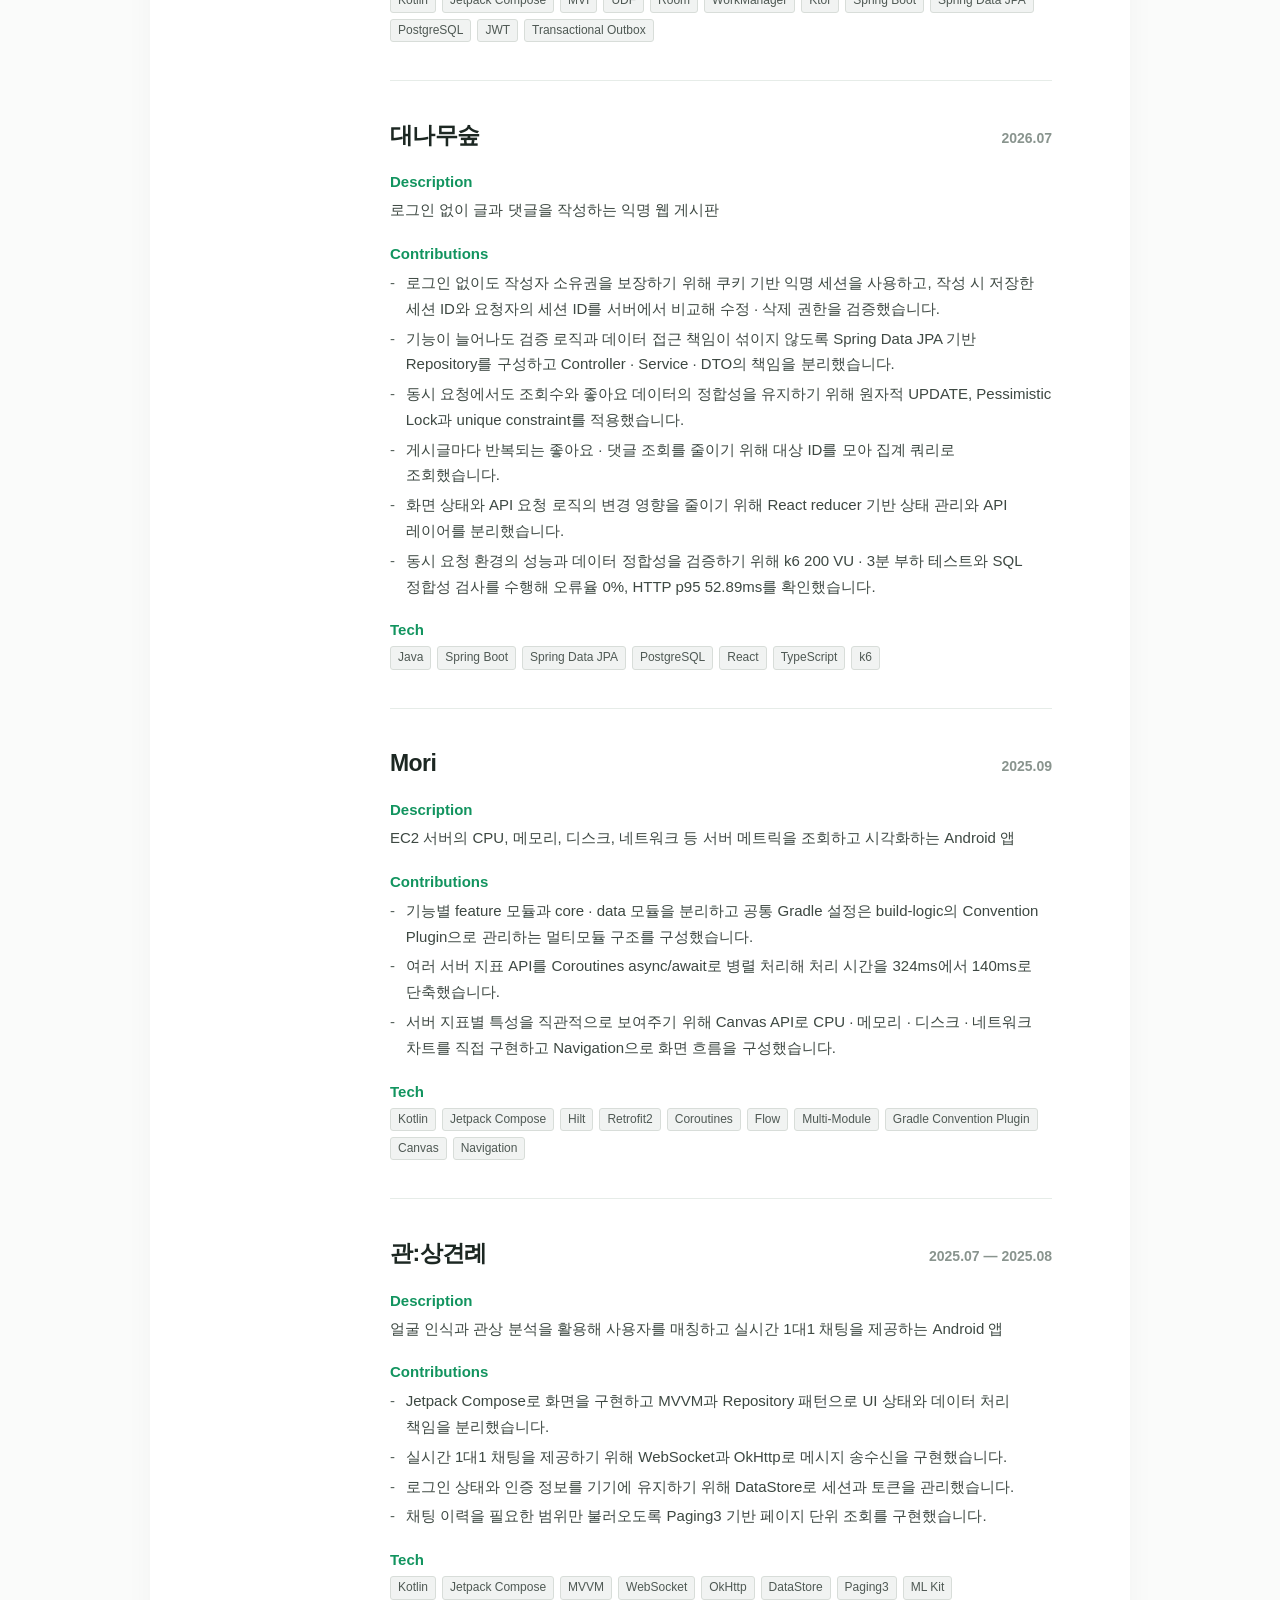
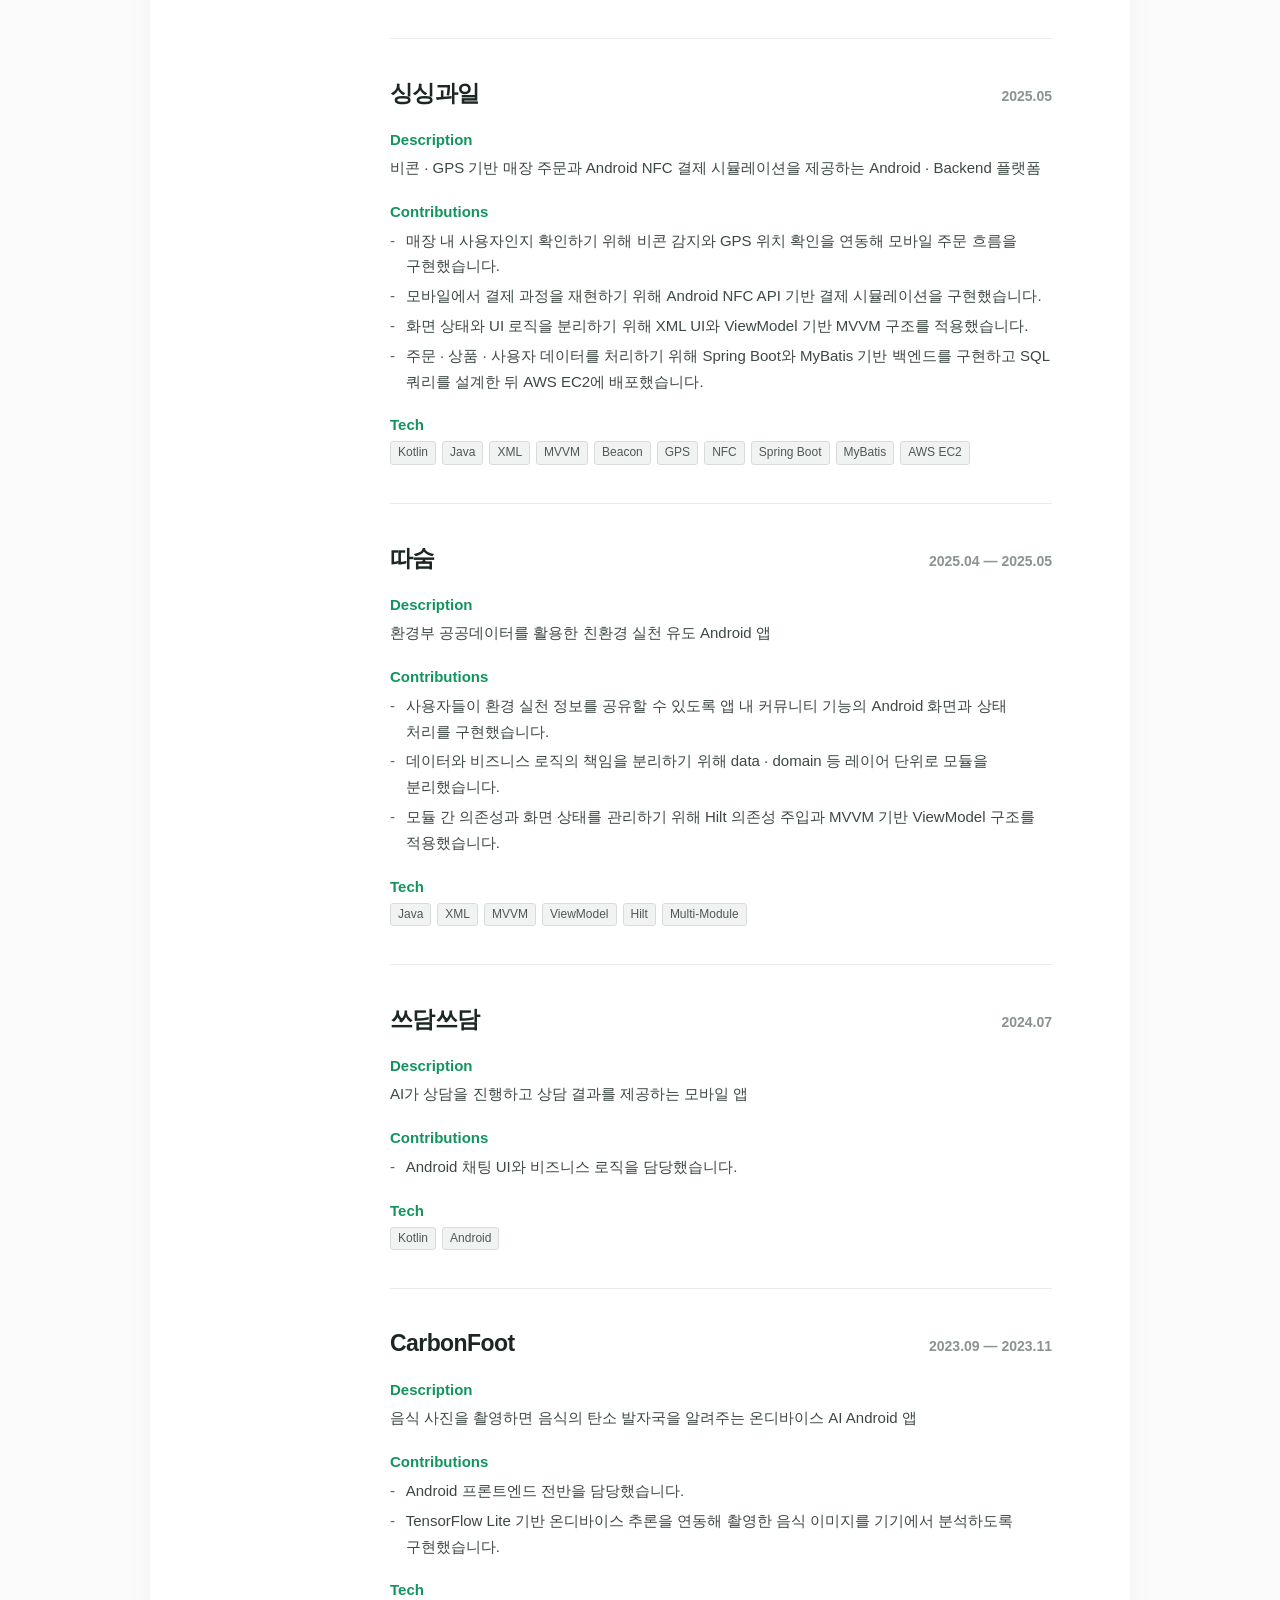
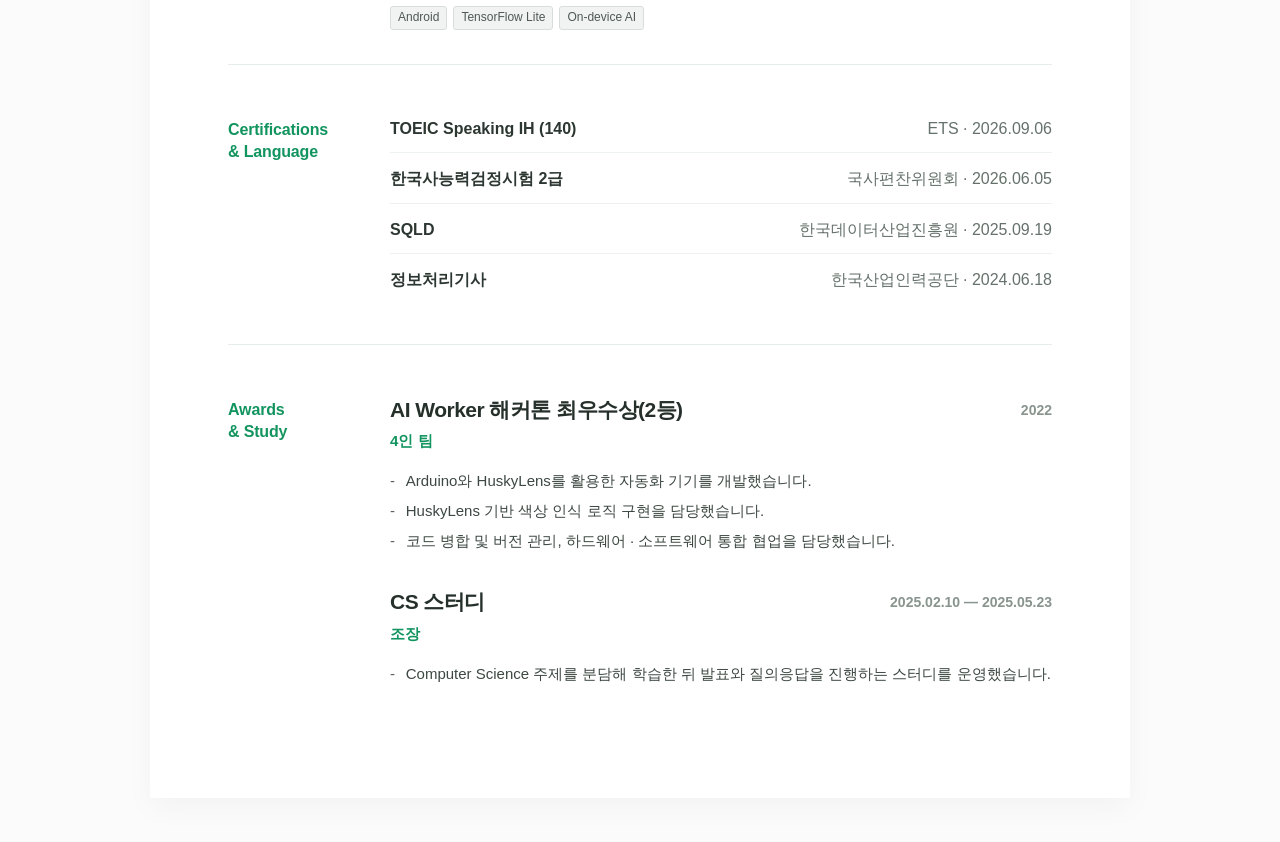
==== commit b7213732: "Refine project contribution storyline" ====
--- a/index.html
+++ b/index.html
@@ -5,7 +5,7 @@
   <meta name="viewport" content="width=device-width, initial-scale=1" />
   <meta name="description" content="윤성준 Software Developer 이력서" />
   <title>윤성준 | Software Developer</title>
-  <link rel="stylesheet" href="./style.css?v=20260922-project-names" />
+  <link rel="stylesheet" href="./style.css?v=20260922-contribution-storyline" />
 </head>
 <body>
   <header class="site-header">
@@ -131,14 +131,14 @@
           <p class="project-description">사내 공용 자전거의 신청, 관리자 승인, 이용, 반납을 관리하는 Android 앱</p>
           <h4 class="project-label">Contributions</h4>
           <ul>
-            <li>Android 전체 구조와 API · 데이터 계약, 개발 환경 및 테스트 구조를 설계했습니다.</li>
-            <li>Room을 단일 데이터 원본으로 사용하고 WorkManager 기반 오프라인 반납 재전송을 구성했습니다.</li>
-            <li>PostgreSQL exclusion constraint로 활성 예약의 시간 충돌을 방어하고 UUID 멱등키와 advisory lock으로 네트워크 재시도에 따른 중복 요청을 방어했습니다.</li>
-            <li>Transactional Outbox를 적용해 예약 상태 변경과 알림 이벤트의 정합성을 관리했습니다.</li>
-            <li>JWT와 Refresh Token Rotation을 적용하고 역할 및 예약 소유권을 서버에서 검증하도록 구성했습니다.</li>
-          </ul>
-          <h4 class="project-label project-tech-heading">Tech</h4>
-          <div class="project-tech-list"><span>Kotlin</span><span>Jetpack Compose</span><span>Room</span><span>WorkManager</span><span>Ktor</span><span>Spring Boot</span><span>PostgreSQL</span><span>JWT</span></div>
+            <li>화면 상태와 이벤트 흐름을 일관되게 관리하기 위해 UiState · Action · Effect를 Contract로 정의한 MVI 기반 단방향 데이터 흐름(UDF)을 구성했습니다.</li>
+            <li>오프라인 상태에서도 반납 요청이 누락되지 않도록 Room을 단일 데이터 원본으로 사용하고 WorkManager로 네트워크 복구 후 재전송하도록 구성했습니다.</li>
+            <li>중복 예약과 재시도에 따른 중복 처리를 방지하기 위해 PostgreSQL exclusion constraint, UUID 멱등키와 advisory lock을 적용했습니다.</li>
+            <li>예약 상태 변경과 알림 이벤트가 어긋나지 않도록 Transactional Outbox를 적용했습니다.</li>
+            <li>사용자 역할과 예약 소유권을 서버에서 검증하고 JWT · Refresh Token Rotation으로 인증 흐름을 구성했습니다.</li>
+          </ul>
+          <h4 class="project-label project-tech-heading">Tech</h4>
+          <div class="project-tech-list"><span>Kotlin</span><span>Jetpack Compose</span><span>MVI</span><span>UDF</span><span>Room</span><span>WorkManager</span><span>Ktor</span><span>Spring Boot</span><span>Spring Data JPA</span><span>PostgreSQL</span><span>JWT</span><span>Transactional Outbox</span></div>
         </article>
 
         <article class="project">
@@ -152,13 +152,12 @@
           <p class="project-description">로그인 없이 글과 댓글을 작성하는 익명 웹 게시판</p>
           <h4 class="project-label">Contributions</h4>
           <ul>
-            <li>익명 세션 ID를 쿠키로 발급하고, 글 · 댓글 작성 시 해당 ID를 소유자 값으로 저장한 뒤 수정 · 삭제 요청마다 서버에서 두 값을 비교해 권한을 검증했습니다.</li>
-            <li>Controller, Service, Repository, DTO의 책임을 분리하고 Entity를 API 계약에 직접 노출하지 않도록 구성했습니다.</li>
-            <li>조회수는 단일 UPDATE 쿼리로 원자 증가시키고, 게시글 · 댓글 수정과 좋아요 요청에는 비관적 잠금과 unique constraint를 적용해 동시 요청의 중복과 충돌을 방어했습니다.</li>
-            <li>게시글 목록의 좋아요 · 댓글 관련 반복 조회를 줄이기 위해 ID 목록을 모아 집계 쿼리로 조회하도록 구성했습니다.</li>
-            <li>React에서는 reducer 기반 상태 관리와 API 레이어 분리로 화면 상태와 데이터 요청 로직을 분리했습니다.</li>
-            <li>GitHub-hosted runner에서 PostgreSQL 16과 애플리케이션을 함께 실행해 200 VU, 3분 부하 테스트를 수행했습니다.</li>
-            <li>총 HTTP 요청 75,336건, 처리량 357.16 req/s, 오류율 0%, HTTP p95 52.89ms를 확인하고 SQL 정합성 검사를 수행했습니다.</li>
+            <li>로그인 없이도 작성자 소유권을 보장하기 위해 쿠키 기반 익명 세션을 사용하고, 작성 시 저장한 세션 ID와 요청자의 세션 ID를 서버에서 비교해 수정 · 삭제 권한을 검증했습니다.</li>
+            <li>기능이 늘어나도 검증 로직과 데이터 접근 책임이 섞이지 않도록 Spring Data JPA 기반 Repository를 구성하고 Controller · Service · DTO의 책임을 분리했습니다.</li>
+            <li>동시 요청에서도 조회수와 좋아요 데이터의 정합성을 유지하기 위해 원자적 UPDATE, Pessimistic Lock과 unique constraint를 적용했습니다.</li>
+            <li>게시글마다 반복되는 좋아요 · 댓글 조회를 줄이기 위해 대상 ID를 모아 집계 쿼리로 조회했습니다.</li>
+            <li>화면 상태와 API 요청 로직의 변경 영향을 줄이기 위해 React reducer 기반 상태 관리와 API 레이어를 분리했습니다.</li>
+            <li>동시 요청 환경의 성능과 데이터 정합성을 검증하기 위해 k6 200 VU · 3분 부하 테스트와 SQL 정합성 검사를 수행해 오류율 0%, HTTP p95 52.89ms를 확인했습니다.</li>
           </ul>
           <h4 class="project-label project-tech-heading">Tech</h4>
           <div class="project-tech-list"><span>Java</span><span>Spring Boot</span><span>Spring Data JPA</span><span>PostgreSQL</span><span>React</span><span>TypeScript</span><span>k6</span></div>
@@ -175,12 +174,12 @@
           <p class="project-description">EC2 서버의 CPU, 메모리, 디스크, 네트워크 등 서버 메트릭을 조회하고 시각화하는 Android 앱</p>
           <h4 class="project-label">Contributions</h4>
           <ul>
-            <li>feature, core, data 모듈을 분리한 멀티모듈 구조를 설계했습니다.</li>
-            <li>Coroutines async/await를 활용해 여러 API 호출을 병렬 처리했습니다.</li>
-            <li>Canvas API 기반 서버 메트릭 차트를 직접 구현하고 Navigation 기반 화면 흐름을 구성했습니다.</li>
-          </ul>
-          <h4 class="project-label project-tech-heading">Tech</h4>
-          <div class="project-tech-list"><span>Kotlin</span><span>Jetpack Compose</span><span>Coroutines</span><span>Canvas</span><span>Navigation</span></div>
+            <li>기능별 feature 모듈과 core · data 모듈을 분리하고 공통 Gradle 설정은 build-logic의 Convention Plugin으로 관리하는 멀티모듈 구조를 구성했습니다.</li>
+            <li>여러 서버 지표 API를 Coroutines async/await로 병렬 처리해 처리 시간을 324ms에서 140ms로 단축했습니다.</li>
+            <li>서버 지표별 특성을 직관적으로 보여주기 위해 Canvas API로 CPU · 메모리 · 디스크 · 네트워크 차트를 직접 구현하고 Navigation으로 화면 흐름을 구성했습니다.</li>
+          </ul>
+          <h4 class="project-label project-tech-heading">Tech</h4>
+          <div class="project-tech-list"><span>Kotlin</span><span>Jetpack Compose</span><span>Hilt</span><span>Retrofit2</span><span>Coroutines</span><span>Flow</span><span>Multi-Module</span><span>Gradle Convention Plugin</span><span>Canvas</span><span>Navigation</span></div>
         </article>
 
         <article class="project">
@@ -194,10 +193,10 @@
           <p class="project-description">얼굴 인식과 관상 분석을 활용해 사용자를 매칭하고 실시간 1대1 채팅을 제공하는 Android 앱</p>
           <h4 class="project-label">Contributions</h4>
           <ul>
-            <li>MVVM과 Repository 패턴을 기반으로 Android 코드베이스와 데이터 계층을 구성했습니다.</li>
-            <li>WebSocket과 OkHttp를 활용해 실시간 메시지 송수신을 구현했습니다.</li>
-            <li>DataStore를 활용해 로그인 세션과 토큰을 관리했습니다.</li>
-            <li>Paging3를 적용해 채팅 이력을 페이지 단위로 불러오도록 구성했습니다.</li>
+            <li>Jetpack Compose로 화면을 구현하고 MVVM과 Repository 패턴으로 UI 상태와 데이터 처리 책임을 분리했습니다.</li>
+            <li>실시간 1대1 채팅을 제공하기 위해 WebSocket과 OkHttp로 메시지 송수신을 구현했습니다.</li>
+            <li>로그인 상태와 인증 정보를 기기에 유지하기 위해 DataStore로 세션과 토큰을 관리했습니다.</li>
+            <li>채팅 이력을 필요한 범위만 불러오도록 Paging3 기반 페이지 단위 조회를 구현했습니다.</li>
           </ul>
           <h4 class="project-label project-tech-heading">Tech</h4>
           <div class="project-tech-list"><span>Kotlin</span><span>Jetpack Compose</span><span>MVVM</span><span>WebSocket</span><span>OkHttp</span><span>DataStore</span><span>Paging3</span><span>ML Kit</span></div>
@@ -214,13 +213,13 @@
           <p class="project-description">비콘 · GPS 기반 매장 주문과 Android NFC 결제 시뮬레이션을 제공하는 Android · Backend 플랫폼</p>
           <h4 class="project-label">Contributions</h4>
           <ul>
-            <li>비콘 감지와 GPS 위치 확인을 연동해 매장 내 모바일 주문 흐름을 구현했습니다.</li>
-            <li>Android NFC API를 활용해 결제 시뮬레이션을 개발했습니다.</li>
-            <li>XML UI와 ViewModel을 이용한 MVVM 구조를 적용했습니다.</li>
-            <li>Spring Boot와 MyBatis 기반 백엔드를 개발하고 데이터 조회 · 저장을 위한 SQL 쿼리를 설계한 뒤 AWS EC2에 배포했습니다.</li>
-          </ul>
-          <h4 class="project-label project-tech-heading">Tech</h4>
-          <div class="project-tech-list"><span>Kotlin</span><span>XML</span><span>MVVM</span><span>Beacon</span><span>GPS</span><span>NFC</span><span>Spring Boot</span><span>MyBatis</span><span>AWS EC2</span></div>
+            <li>매장 내 사용자인지 확인하기 위해 비콘 감지와 GPS 위치 확인을 연동해 모바일 주문 흐름을 구현했습니다.</li>
+            <li>모바일에서 결제 과정을 재현하기 위해 Android NFC API 기반 결제 시뮬레이션을 구현했습니다.</li>
+            <li>화면 상태와 UI 로직을 분리하기 위해 XML UI와 ViewModel 기반 MVVM 구조를 적용했습니다.</li>
+            <li>주문 · 상품 · 사용자 데이터를 처리하기 위해 Spring Boot와 MyBatis 기반 백엔드를 구현하고 SQL 쿼리를 설계한 뒤 AWS EC2에 배포했습니다.</li>
+          </ul>
+          <h4 class="project-label project-tech-heading">Tech</h4>
+          <div class="project-tech-list"><span>Kotlin</span><span>Java</span><span>XML</span><span>MVVM</span><span>Beacon</span><span>GPS</span><span>NFC</span><span>Spring Boot</span><span>MyBatis</span><span>AWS EC2</span></div>
         </article>
 
         <article class="project">
@@ -234,12 +233,12 @@
           <p class="project-description">환경부 공공데이터를 활용한 친환경 실천 유도 Android 앱</p>
           <h4 class="project-label">Contributions</h4>
           <ul>
-            <li>사용량 기반 친환경 보일러 추천, AI 컨설팅 챗봇, 환경 실천 커뮤니티, 자가 사용량 검침 기능을 포함한 서비스에 참여했습니다.</li>
-            <li>멀티모듈 구조로 모듈 간 의존성과 코드 재사용을 관리했습니다.</li>
-            <li>Hilt 의존성 주입과 MVVM 기반 ViewModel 구조를 적용했습니다.</li>
-          </ul>
-          <h4 class="project-label project-tech-heading">Tech</h4>
-          <div class="project-tech-list"><span>Java</span><span>XML</span><span>ViewModel</span><span>Hilt</span><span>Multi-Module</span></div>
+            <li>사용자들이 환경 실천 정보를 공유할 수 있도록 앱 내 커뮤니티 기능의 Android 화면과 상태 처리를 구현했습니다.</li>
+            <li>데이터와 비즈니스 로직의 책임을 분리하기 위해 data · domain 등 레이어 단위로 모듈을 분리했습니다.</li>
+            <li>모듈 간 의존성과 화면 상태를 관리하기 위해 Hilt 의존성 주입과 MVVM 기반 ViewModel 구조를 적용했습니다.</li>
+          </ul>
+          <h4 class="project-label project-tech-heading">Tech</h4>
+          <div class="project-tech-list"><span>Java</span><span>XML</span><span>MVVM</span><span>ViewModel</span><span>Hilt</span><span>Multi-Module</span></div>
         </article>
 
         <article class="project">
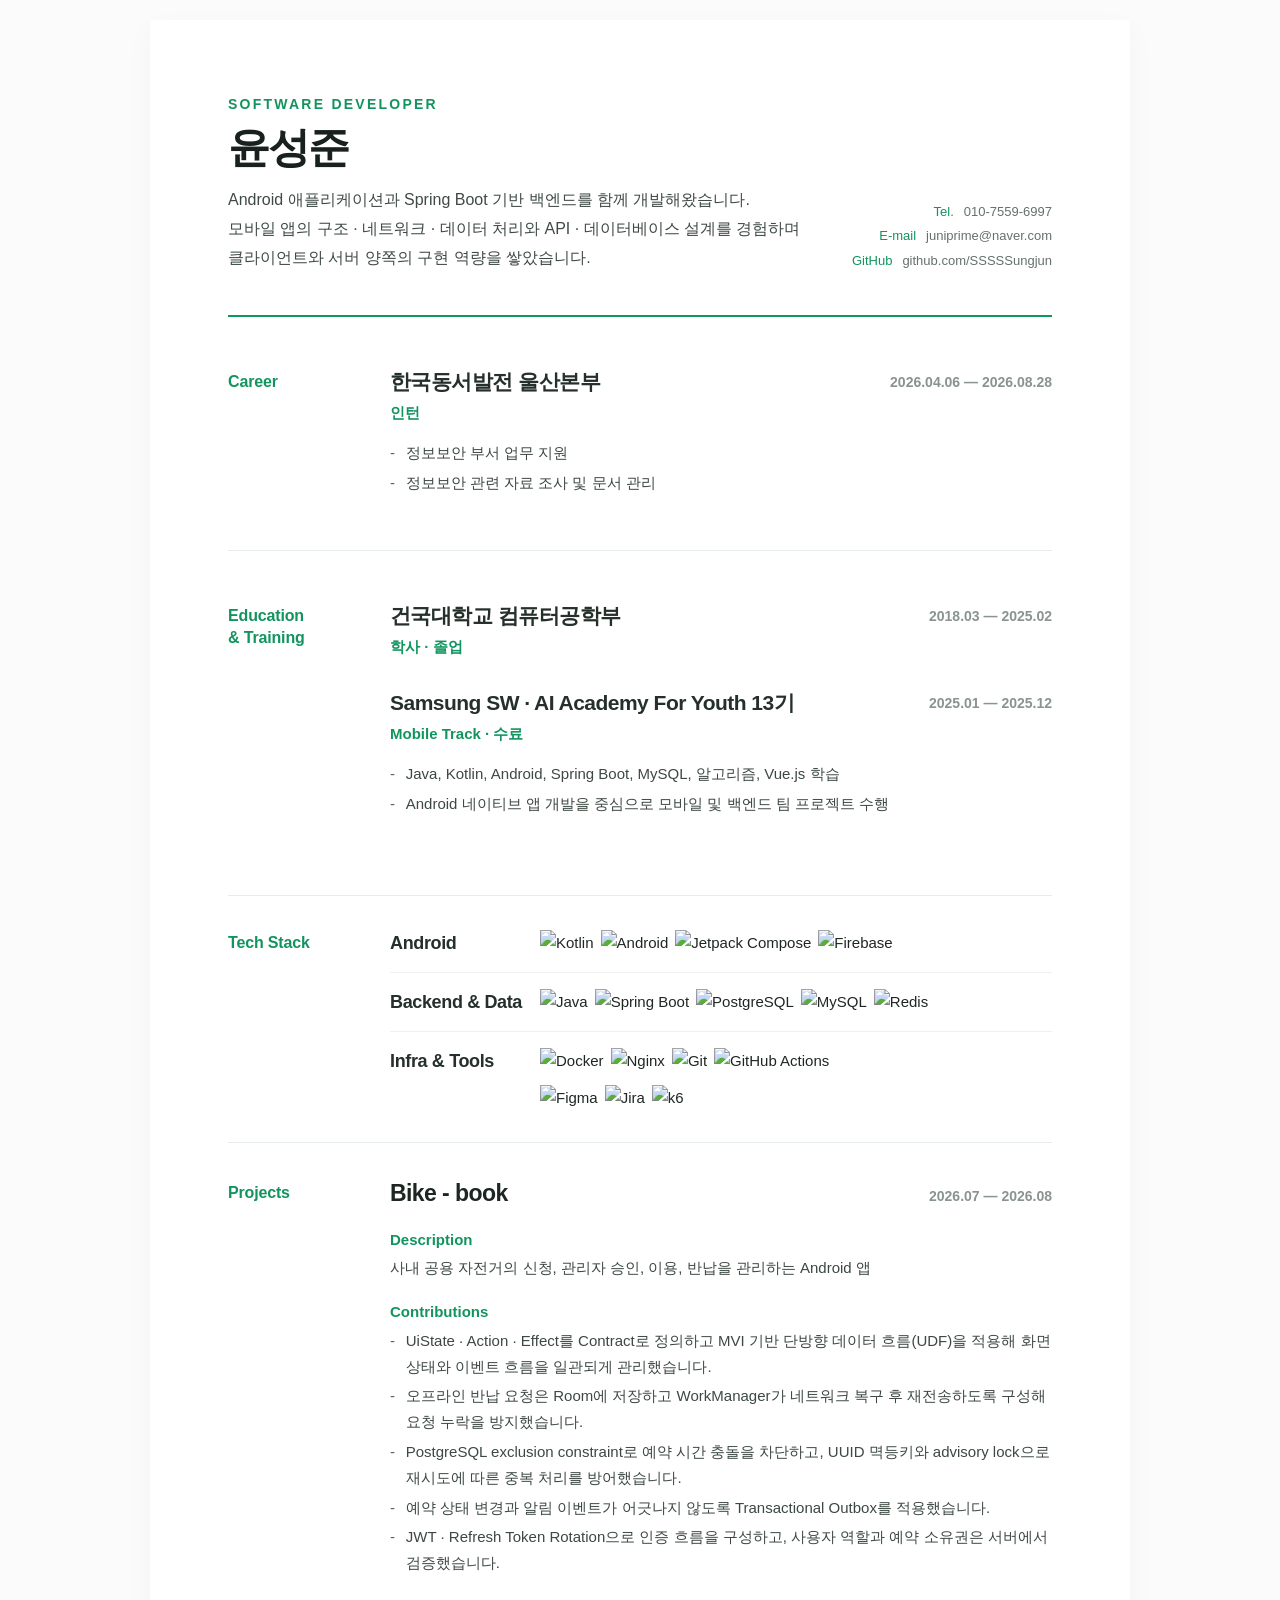
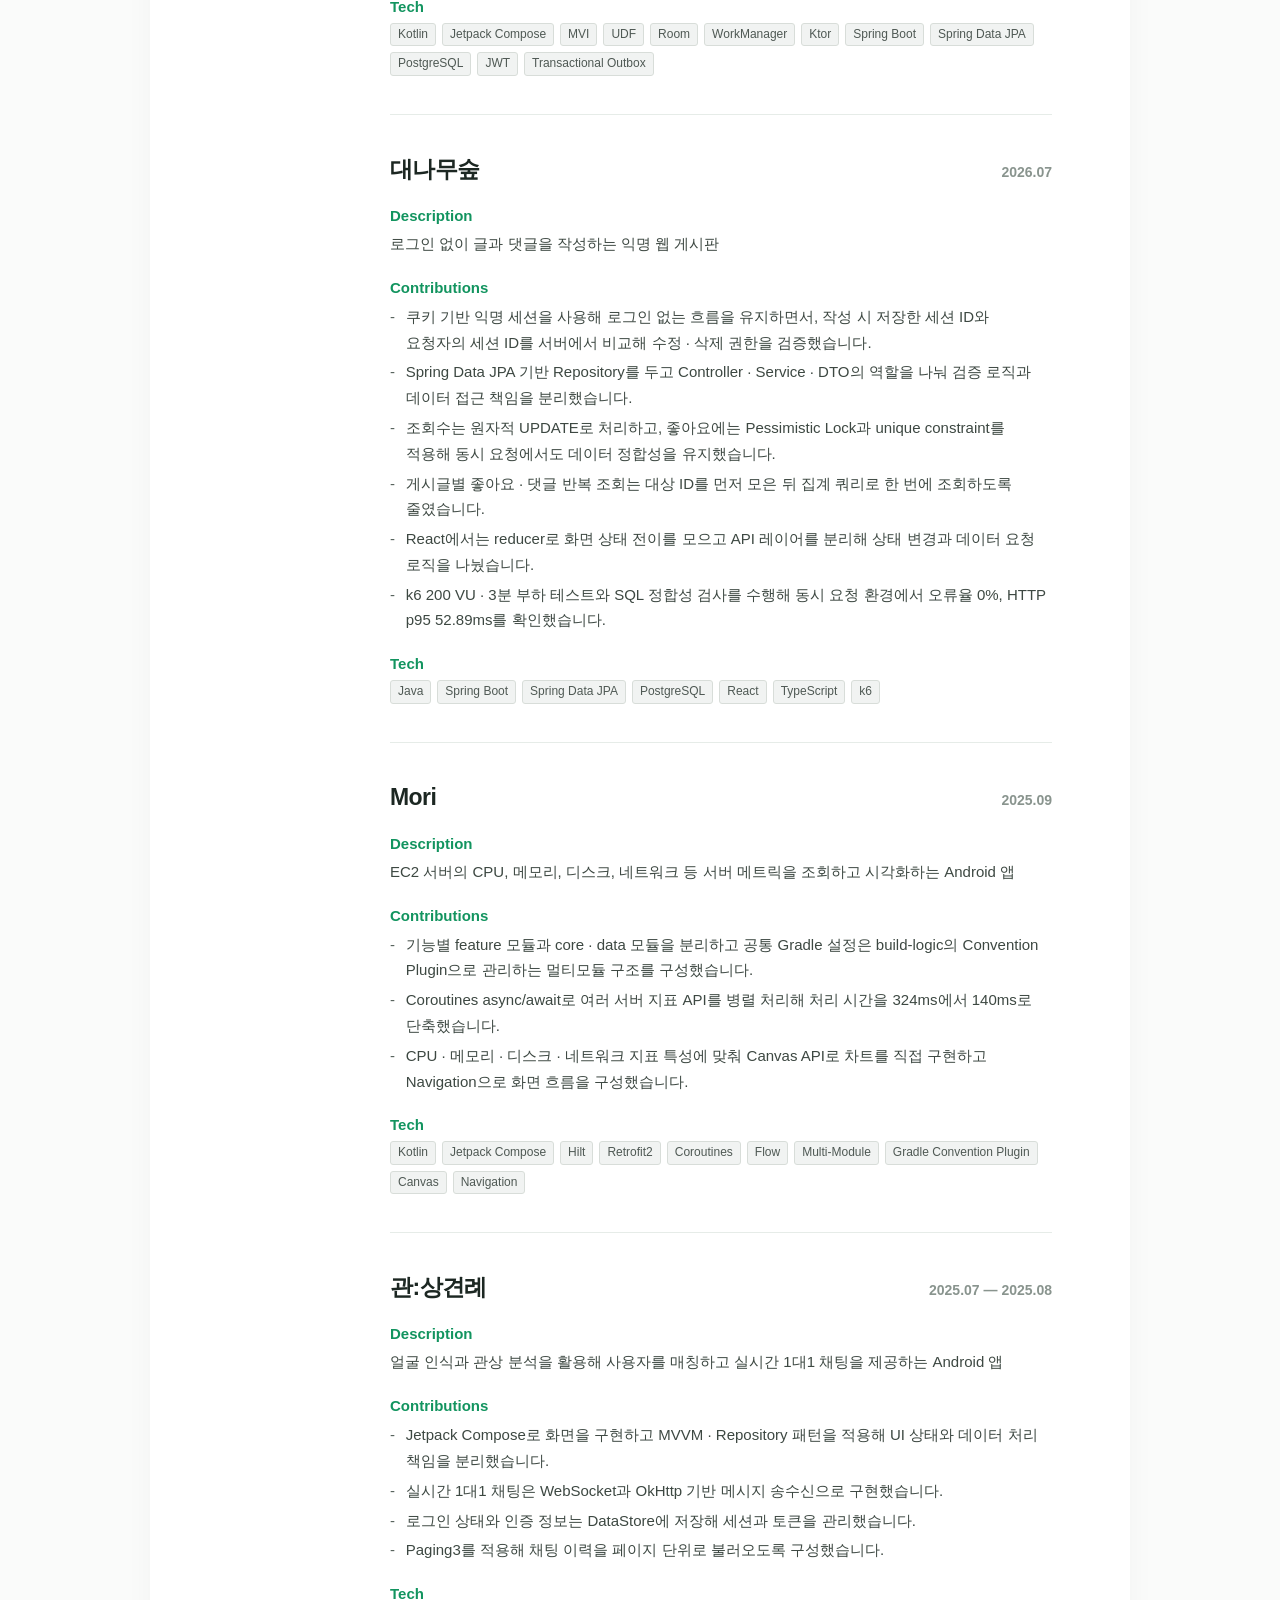
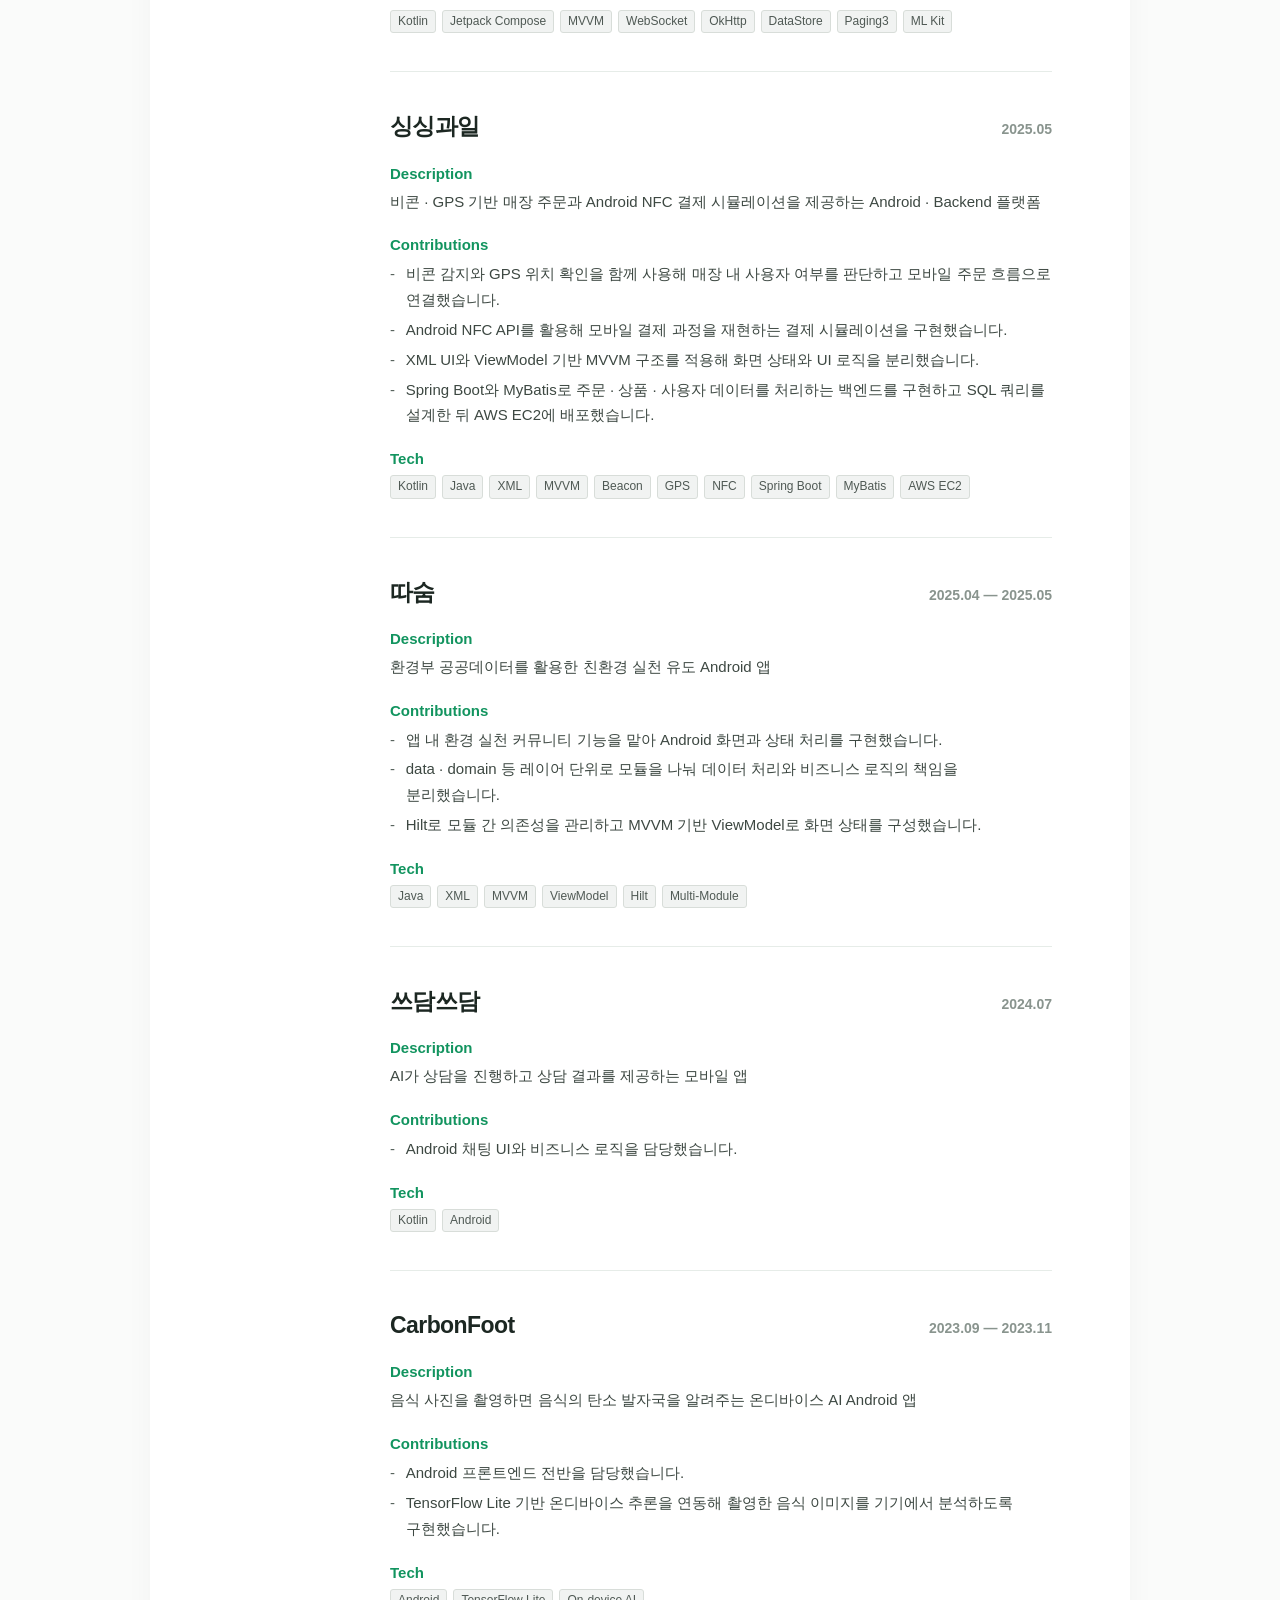
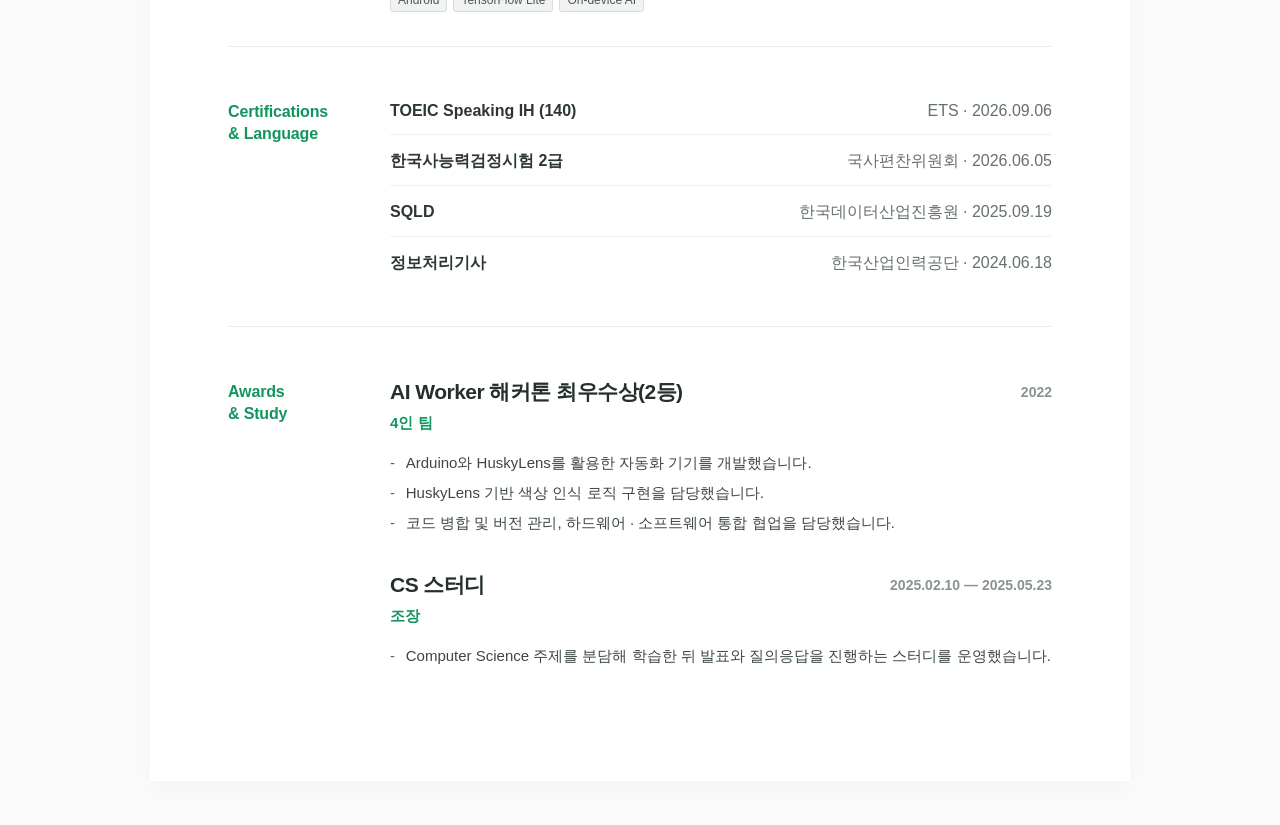
==== commit d5bbe20f: "Vary contribution phrasing and balance tool badges" ====
--- a/index.html
+++ b/index.html
@@ -5,7 +5,7 @@
   <meta name="viewport" content="width=device-width, initial-scale=1" />
   <meta name="description" content="윤성준 Software Developer 이력서" />
   <title>윤성준 | Software Developer</title>
-  <link rel="stylesheet" href="./style.css?v=20260922-contribution-storyline" />
+  <link rel="stylesheet" href="./style.css?v=20260922-copy-balance-2" />
 </head>
 <body>
   <header class="site-header">
@@ -109,6 +109,7 @@
             <img src="https://img.shields.io/badge/Nginx-009639?logo=nginx&amp;logoColor=white" alt="Nginx" />
             <img src="https://img.shields.io/badge/Git-F05032?logo=git&amp;logoColor=white" alt="Git" />
             <img src="https://img.shields.io/badge/GitHub%20Actions-2088FF?logo=githubactions&amp;logoColor=white" alt="GitHub Actions" />
+            <span class="skill-row-break" aria-hidden="true"></span>
             <img src="https://img.shields.io/badge/Figma-F24E1E?logo=figma&amp;logoColor=white" alt="Figma" />
             <img src="https://img.shields.io/badge/Jira-0052CC?logoColor=white" alt="Jira" />
             <img src="https://img.shields.io/badge/k6-7D64FF?logo=k6&amp;logoColor=white" alt="k6" />
@@ -131,11 +132,11 @@
           <p class="project-description">사내 공용 자전거의 신청, 관리자 승인, 이용, 반납을 관리하는 Android 앱</p>
           <h4 class="project-label">Contributions</h4>
           <ul>
-            <li>화면 상태와 이벤트 흐름을 일관되게 관리하기 위해 UiState · Action · Effect를 Contract로 정의한 MVI 기반 단방향 데이터 흐름(UDF)을 구성했습니다.</li>
-            <li>오프라인 상태에서도 반납 요청이 누락되지 않도록 Room을 단일 데이터 원본으로 사용하고 WorkManager로 네트워크 복구 후 재전송하도록 구성했습니다.</li>
-            <li>중복 예약과 재시도에 따른 중복 처리를 방지하기 위해 PostgreSQL exclusion constraint, UUID 멱등키와 advisory lock을 적용했습니다.</li>
+            <li>UiState · Action · Effect를 Contract로 정의하고 MVI 기반 단방향 데이터 흐름(UDF)을 적용해 화면 상태와 이벤트 흐름을 일관되게 관리했습니다.</li>
+            <li>오프라인 반납 요청은 Room에 저장하고 WorkManager가 네트워크 복구 후 재전송하도록 구성해 요청 누락을 방지했습니다.</li>
+            <li>PostgreSQL exclusion constraint로 예약 시간 충돌을 차단하고, UUID 멱등키와 advisory lock으로 재시도에 따른 중복 처리를 방어했습니다.</li>
             <li>예약 상태 변경과 알림 이벤트가 어긋나지 않도록 Transactional Outbox를 적용했습니다.</li>
-            <li>사용자 역할과 예약 소유권을 서버에서 검증하고 JWT · Refresh Token Rotation으로 인증 흐름을 구성했습니다.</li>
+            <li>JWT · Refresh Token Rotation으로 인증 흐름을 구성하고, 사용자 역할과 예약 소유권은 서버에서 검증했습니다.</li>
           </ul>
           <h4 class="project-label project-tech-heading">Tech</h4>
           <div class="project-tech-list"><span>Kotlin</span><span>Jetpack Compose</span><span>MVI</span><span>UDF</span><span>Room</span><span>WorkManager</span><span>Ktor</span><span>Spring Boot</span><span>Spring Data JPA</span><span>PostgreSQL</span><span>JWT</span><span>Transactional Outbox</span></div>
@@ -152,12 +153,12 @@
           <p class="project-description">로그인 없이 글과 댓글을 작성하는 익명 웹 게시판</p>
           <h4 class="project-label">Contributions</h4>
           <ul>
-            <li>로그인 없이도 작성자 소유권을 보장하기 위해 쿠키 기반 익명 세션을 사용하고, 작성 시 저장한 세션 ID와 요청자의 세션 ID를 서버에서 비교해 수정 · 삭제 권한을 검증했습니다.</li>
-            <li>기능이 늘어나도 검증 로직과 데이터 접근 책임이 섞이지 않도록 Spring Data JPA 기반 Repository를 구성하고 Controller · Service · DTO의 책임을 분리했습니다.</li>
-            <li>동시 요청에서도 조회수와 좋아요 데이터의 정합성을 유지하기 위해 원자적 UPDATE, Pessimistic Lock과 unique constraint를 적용했습니다.</li>
-            <li>게시글마다 반복되는 좋아요 · 댓글 조회를 줄이기 위해 대상 ID를 모아 집계 쿼리로 조회했습니다.</li>
-            <li>화면 상태와 API 요청 로직의 변경 영향을 줄이기 위해 React reducer 기반 상태 관리와 API 레이어를 분리했습니다.</li>
-            <li>동시 요청 환경의 성능과 데이터 정합성을 검증하기 위해 k6 200 VU · 3분 부하 테스트와 SQL 정합성 검사를 수행해 오류율 0%, HTTP p95 52.89ms를 확인했습니다.</li>
+            <li>쿠키 기반 익명 세션을 사용해 로그인 없는 흐름을 유지하면서, 작성 시 저장한 세션 ID와 요청자의 세션 ID를 서버에서 비교해 수정 · 삭제 권한을 검증했습니다.</li>
+            <li>Spring Data JPA 기반 Repository를 두고 Controller · Service · DTO의 역할을 나눠 검증 로직과 데이터 접근 책임을 분리했습니다.</li>
+            <li>조회수는 원자적 UPDATE로 처리하고, 좋아요에는 Pessimistic Lock과 unique constraint를 적용해 동시 요청에서도 데이터 정합성을 유지했습니다.</li>
+            <li>게시글별 좋아요 · 댓글 반복 조회는 대상 ID를 먼저 모은 뒤 집계 쿼리로 한 번에 조회하도록 줄였습니다.</li>
+            <li>React에서는 reducer로 화면 상태 전이를 모으고 API 레이어를 분리해 상태 변경과 데이터 요청 로직을 나눴습니다.</li>
+            <li>k6 200 VU · 3분 부하 테스트와 SQL 정합성 검사를 수행해 동시 요청 환경에서 오류율 0%, HTTP p95 52.89ms를 확인했습니다.</li>
           </ul>
           <h4 class="project-label project-tech-heading">Tech</h4>
           <div class="project-tech-list"><span>Java</span><span>Spring Boot</span><span>Spring Data JPA</span><span>PostgreSQL</span><span>React</span><span>TypeScript</span><span>k6</span></div>
@@ -175,8 +176,8 @@
           <h4 class="project-label">Contributions</h4>
           <ul>
             <li>기능별 feature 모듈과 core · data 모듈을 분리하고 공통 Gradle 설정은 build-logic의 Convention Plugin으로 관리하는 멀티모듈 구조를 구성했습니다.</li>
-            <li>여러 서버 지표 API를 Coroutines async/await로 병렬 처리해 처리 시간을 324ms에서 140ms로 단축했습니다.</li>
-            <li>서버 지표별 특성을 직관적으로 보여주기 위해 Canvas API로 CPU · 메모리 · 디스크 · 네트워크 차트를 직접 구현하고 Navigation으로 화면 흐름을 구성했습니다.</li>
+            <li>Coroutines async/await로 여러 서버 지표 API를 병렬 처리해 처리 시간을 324ms에서 140ms로 단축했습니다.</li>
+            <li>CPU · 메모리 · 디스크 · 네트워크 지표 특성에 맞춰 Canvas API로 차트를 직접 구현하고 Navigation으로 화면 흐름을 구성했습니다.</li>
           </ul>
           <h4 class="project-label project-tech-heading">Tech</h4>
           <div class="project-tech-list"><span>Kotlin</span><span>Jetpack Compose</span><span>Hilt</span><span>Retrofit2</span><span>Coroutines</span><span>Flow</span><span>Multi-Module</span><span>Gradle Convention Plugin</span><span>Canvas</span><span>Navigation</span></div>
@@ -193,10 +194,10 @@
           <p class="project-description">얼굴 인식과 관상 분석을 활용해 사용자를 매칭하고 실시간 1대1 채팅을 제공하는 Android 앱</p>
           <h4 class="project-label">Contributions</h4>
           <ul>
-            <li>Jetpack Compose로 화면을 구현하고 MVVM과 Repository 패턴으로 UI 상태와 데이터 처리 책임을 분리했습니다.</li>
-            <li>실시간 1대1 채팅을 제공하기 위해 WebSocket과 OkHttp로 메시지 송수신을 구현했습니다.</li>
-            <li>로그인 상태와 인증 정보를 기기에 유지하기 위해 DataStore로 세션과 토큰을 관리했습니다.</li>
-            <li>채팅 이력을 필요한 범위만 불러오도록 Paging3 기반 페이지 단위 조회를 구현했습니다.</li>
+            <li>Jetpack Compose로 화면을 구현하고 MVVM · Repository 패턴을 적용해 UI 상태와 데이터 처리 책임을 분리했습니다.</li>
+            <li>실시간 1대1 채팅은 WebSocket과 OkHttp 기반 메시지 송수신으로 구현했습니다.</li>
+            <li>로그인 상태와 인증 정보는 DataStore에 저장해 세션과 토큰을 관리했습니다.</li>
+            <li>Paging3를 적용해 채팅 이력을 페이지 단위로 불러오도록 구성했습니다.</li>
           </ul>
           <h4 class="project-label project-tech-heading">Tech</h4>
           <div class="project-tech-list"><span>Kotlin</span><span>Jetpack Compose</span><span>MVVM</span><span>WebSocket</span><span>OkHttp</span><span>DataStore</span><span>Paging3</span><span>ML Kit</span></div>
@@ -213,10 +214,10 @@
           <p class="project-description">비콘 · GPS 기반 매장 주문과 Android NFC 결제 시뮬레이션을 제공하는 Android · Backend 플랫폼</p>
           <h4 class="project-label">Contributions</h4>
           <ul>
-            <li>매장 내 사용자인지 확인하기 위해 비콘 감지와 GPS 위치 확인을 연동해 모바일 주문 흐름을 구현했습니다.</li>
-            <li>모바일에서 결제 과정을 재현하기 위해 Android NFC API 기반 결제 시뮬레이션을 구현했습니다.</li>
-            <li>화면 상태와 UI 로직을 분리하기 위해 XML UI와 ViewModel 기반 MVVM 구조를 적용했습니다.</li>
-            <li>주문 · 상품 · 사용자 데이터를 처리하기 위해 Spring Boot와 MyBatis 기반 백엔드를 구현하고 SQL 쿼리를 설계한 뒤 AWS EC2에 배포했습니다.</li>
+            <li>비콘 감지와 GPS 위치 확인을 함께 사용해 매장 내 사용자 여부를 판단하고 모바일 주문 흐름으로 연결했습니다.</li>
+            <li>Android NFC API를 활용해 모바일 결제 과정을 재현하는 결제 시뮬레이션을 구현했습니다.</li>
+            <li>XML UI와 ViewModel 기반 MVVM 구조를 적용해 화면 상태와 UI 로직을 분리했습니다.</li>
+            <li>Spring Boot와 MyBatis로 주문 · 상품 · 사용자 데이터를 처리하는 백엔드를 구현하고 SQL 쿼리를 설계한 뒤 AWS EC2에 배포했습니다.</li>
           </ul>
           <h4 class="project-label project-tech-heading">Tech</h4>
           <div class="project-tech-list"><span>Kotlin</span><span>Java</span><span>XML</span><span>MVVM</span><span>Beacon</span><span>GPS</span><span>NFC</span><span>Spring Boot</span><span>MyBatis</span><span>AWS EC2</span></div>
@@ -233,9 +234,9 @@
           <p class="project-description">환경부 공공데이터를 활용한 친환경 실천 유도 Android 앱</p>
           <h4 class="project-label">Contributions</h4>
           <ul>
-            <li>사용자들이 환경 실천 정보를 공유할 수 있도록 앱 내 커뮤니티 기능의 Android 화면과 상태 처리를 구현했습니다.</li>
-            <li>데이터와 비즈니스 로직의 책임을 분리하기 위해 data · domain 등 레이어 단위로 모듈을 분리했습니다.</li>
-            <li>모듈 간 의존성과 화면 상태를 관리하기 위해 Hilt 의존성 주입과 MVVM 기반 ViewModel 구조를 적용했습니다.</li>
+            <li>앱 내 환경 실천 커뮤니티 기능을 맡아 Android 화면과 상태 처리를 구현했습니다.</li>
+            <li>data · domain 등 레이어 단위로 모듈을 나눠 데이터 처리와 비즈니스 로직의 책임을 분리했습니다.</li>
+            <li>Hilt로 모듈 간 의존성을 관리하고 MVVM 기반 ViewModel로 화면 상태를 구성했습니다.</li>
           </ul>
           <h4 class="project-label project-tech-heading">Tech</h4>
           <div class="project-tech-list"><span>Java</span><span>XML</span><span>MVVM</span><span>ViewModel</span><span>Hilt</span><span>Multi-Module</span></div>
--- a/style.css
+++ b/style.css
@@ -362,6 +362,11 @@
   gap: 7px;
 }
 
+.skill-row-break {
+  flex-basis: 100%;
+  height: 0;
+}
+
 .skill-badges img {
   height: 23px;
   max-width: 100%;
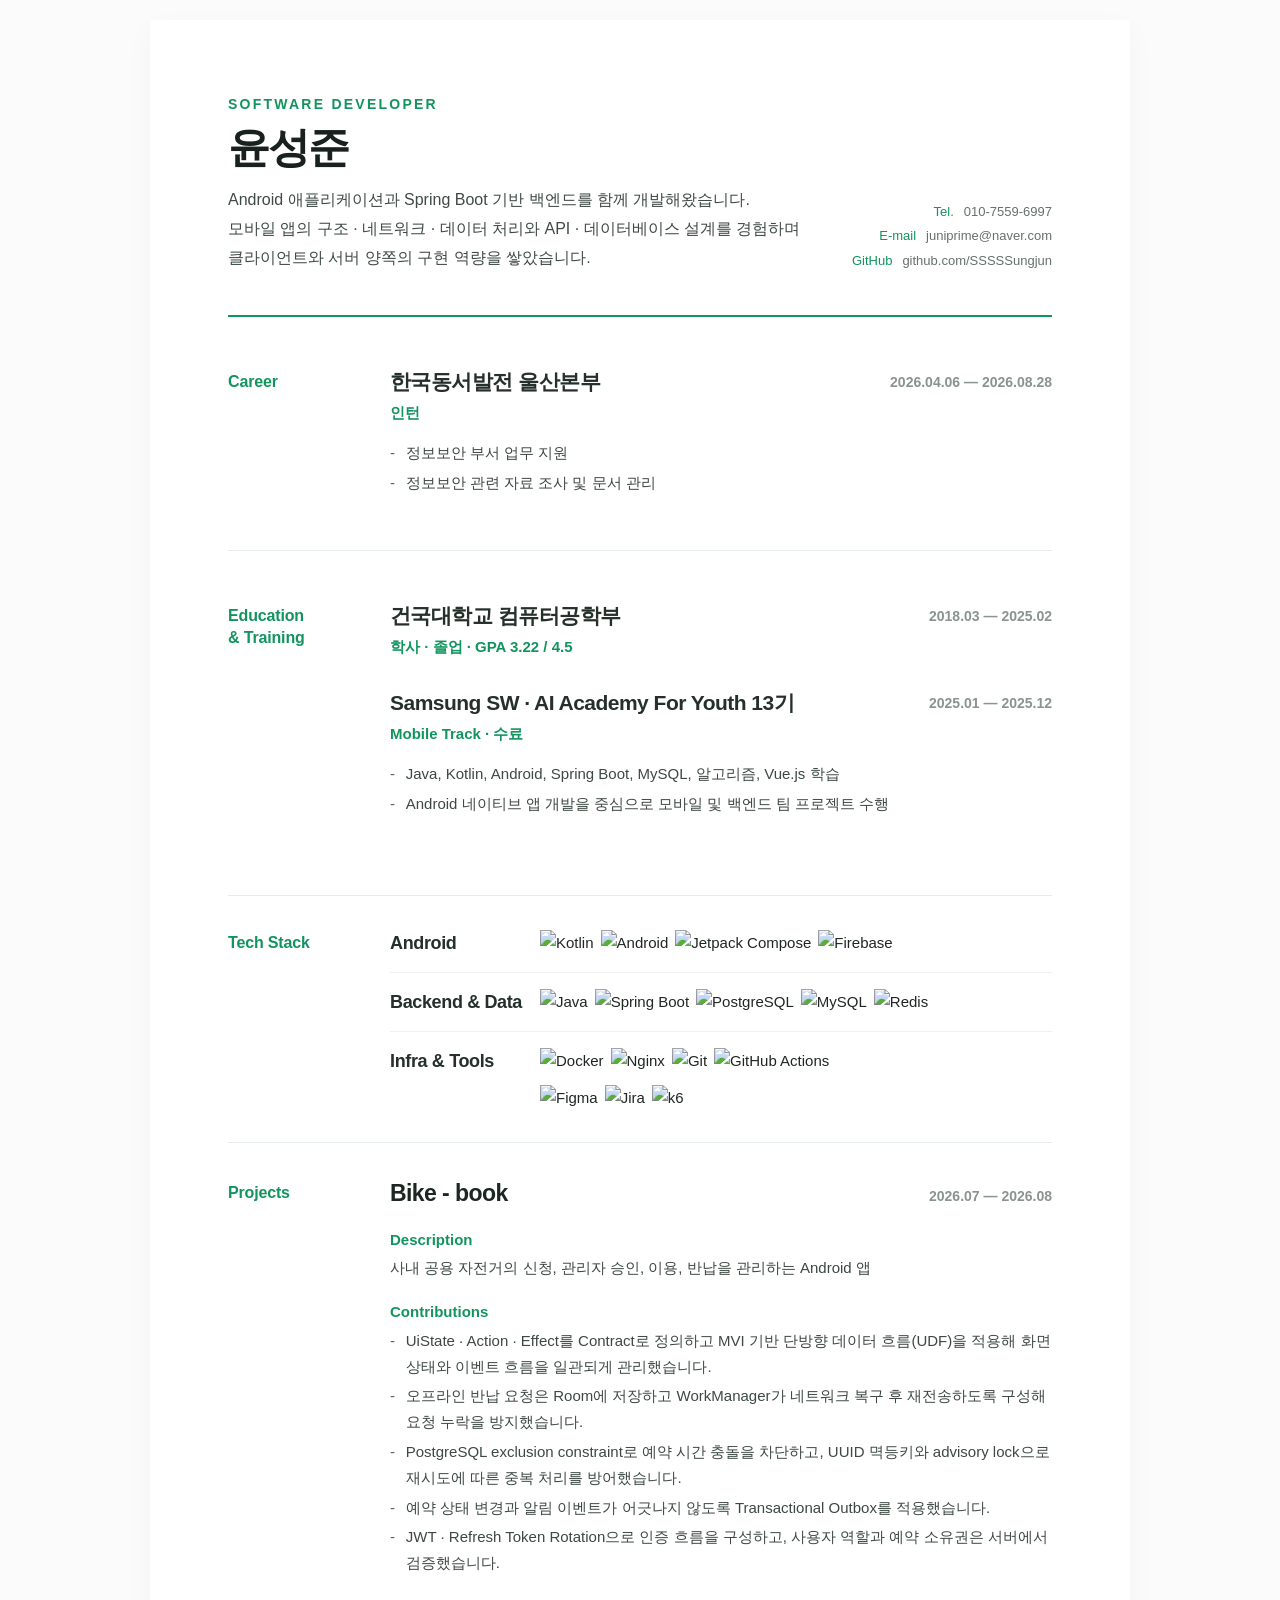
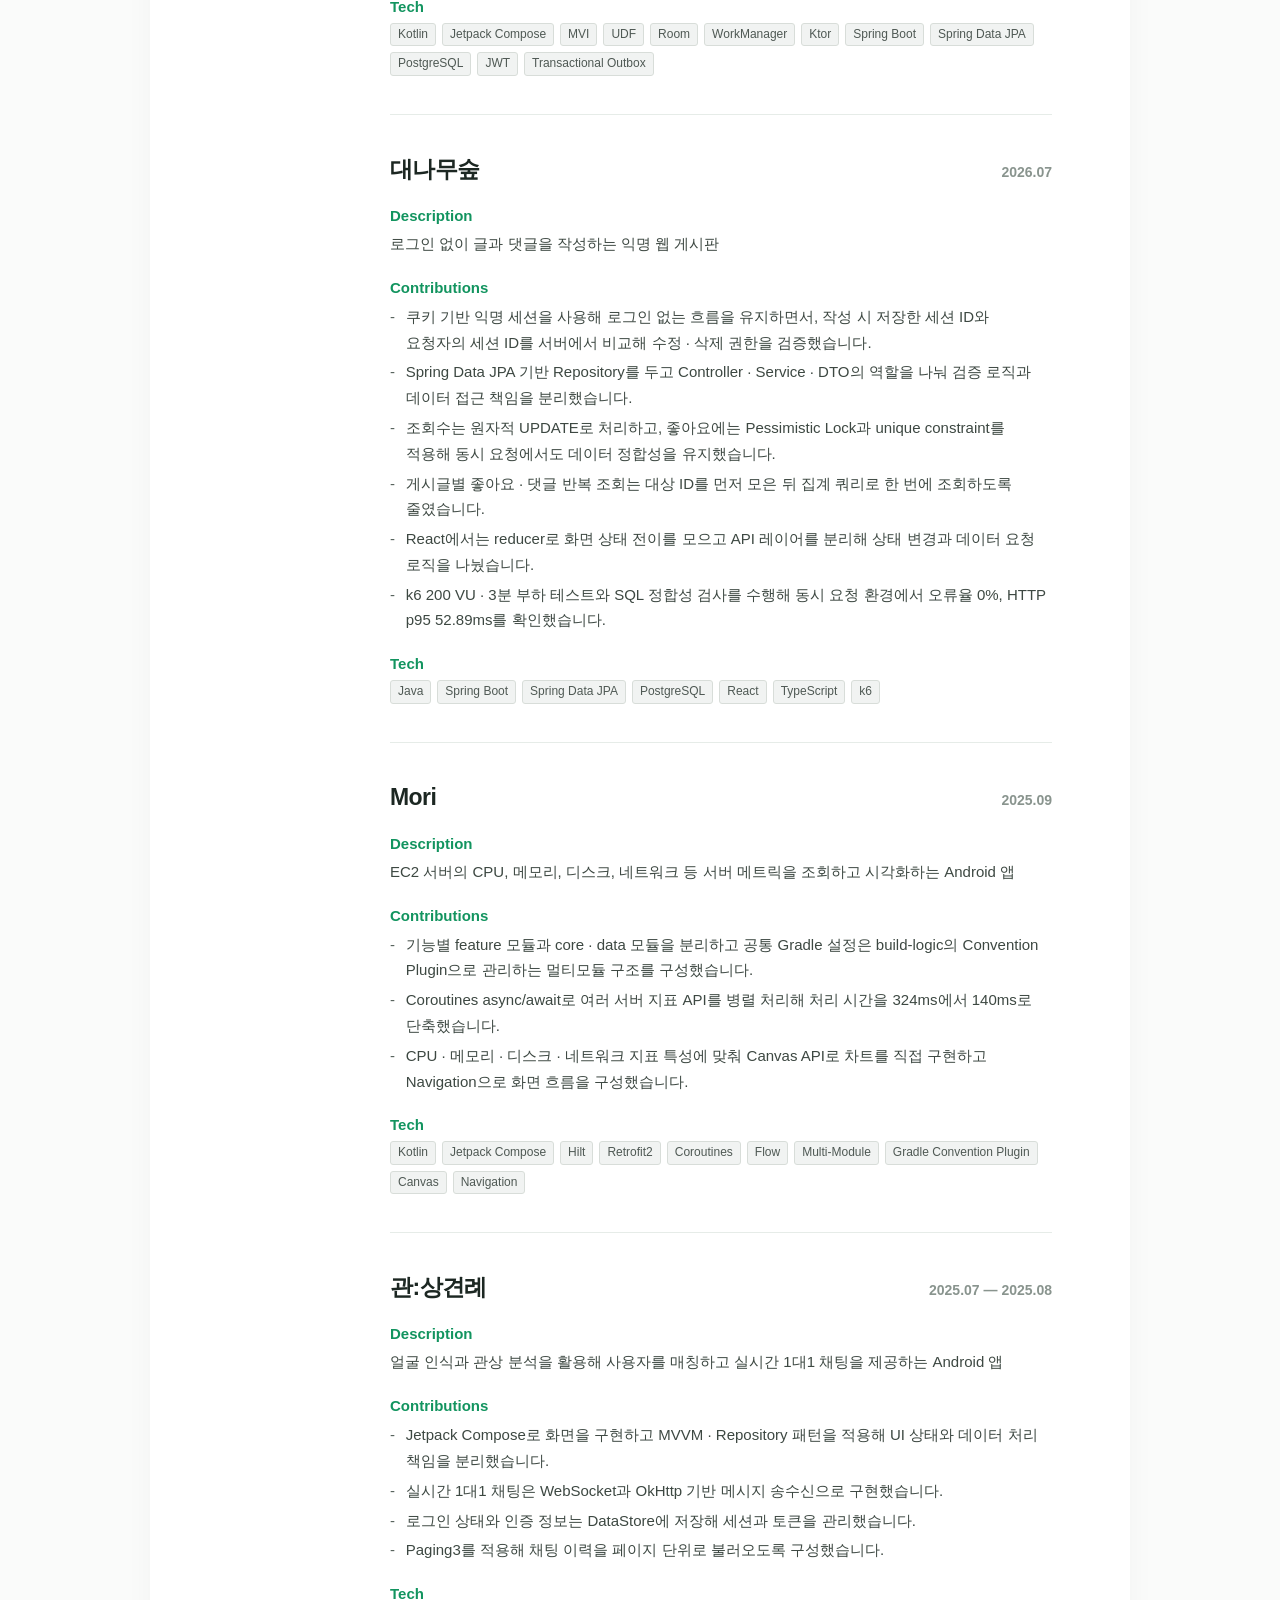
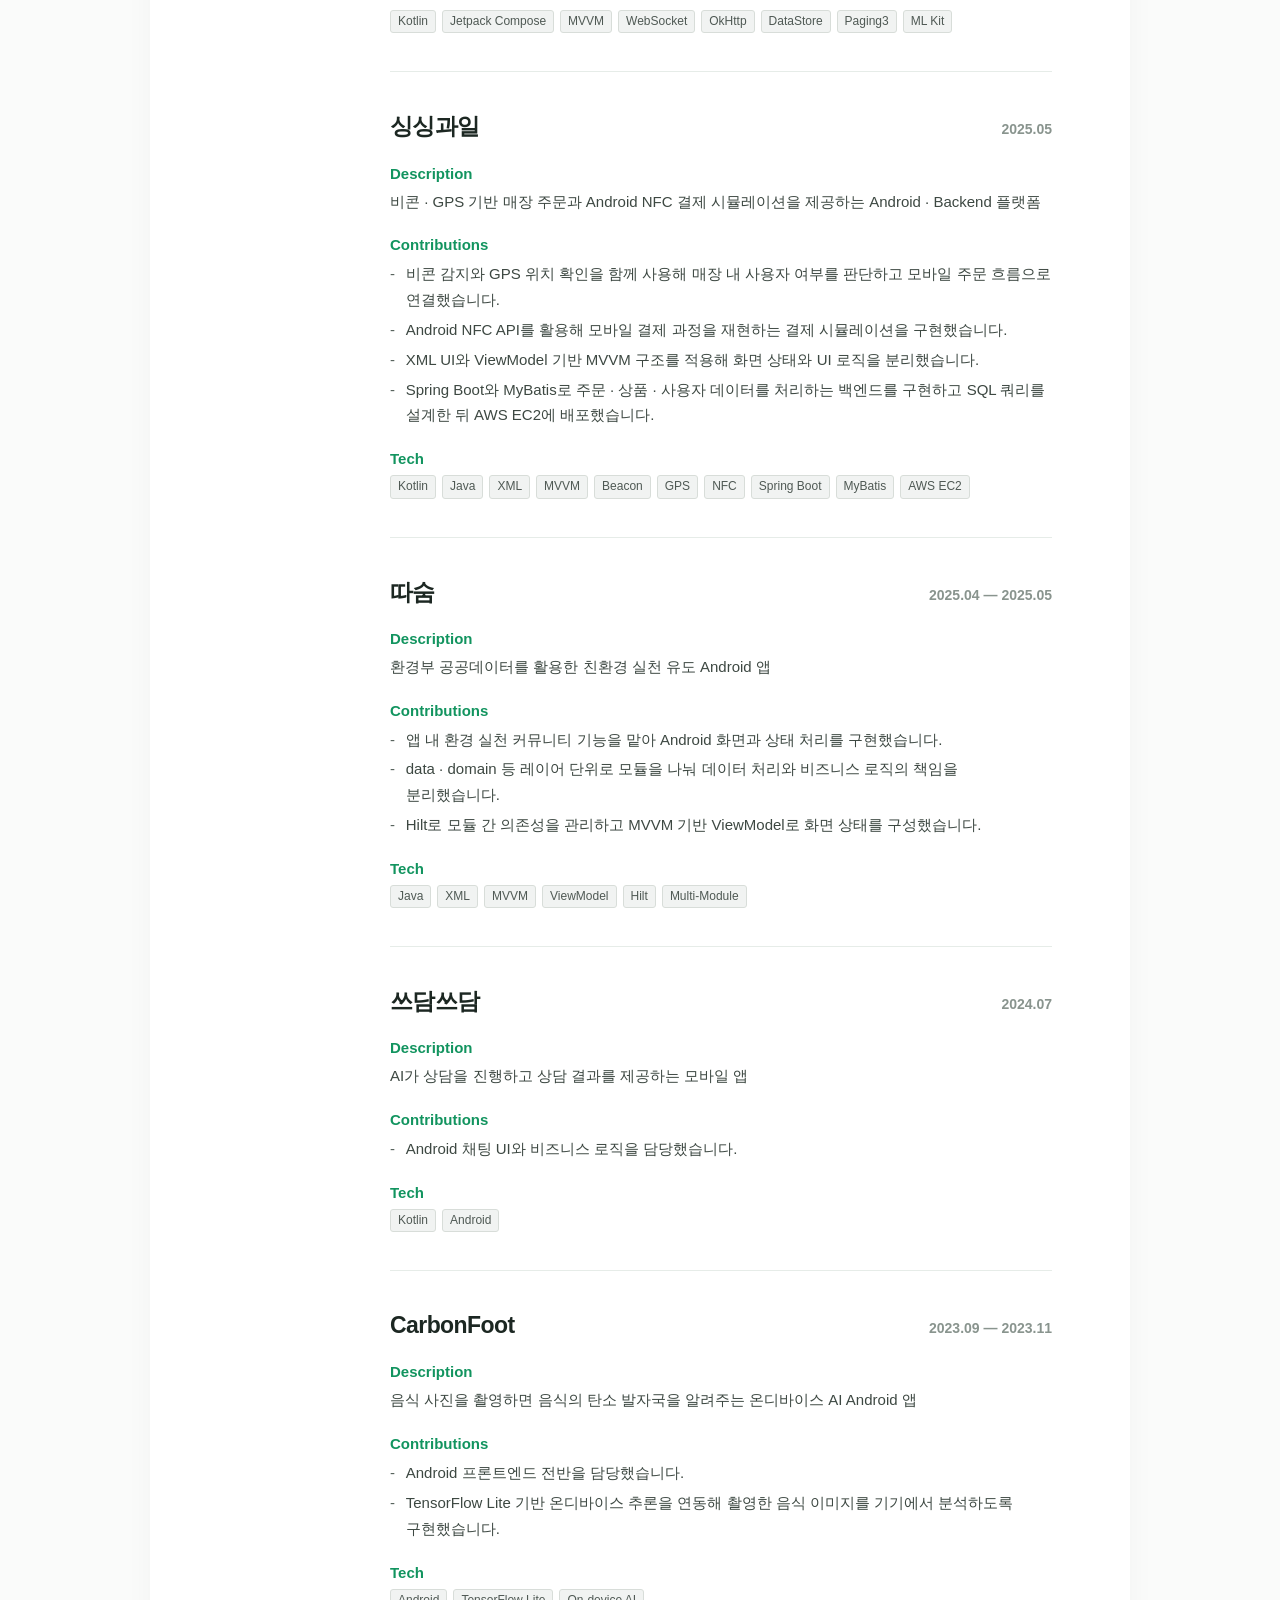
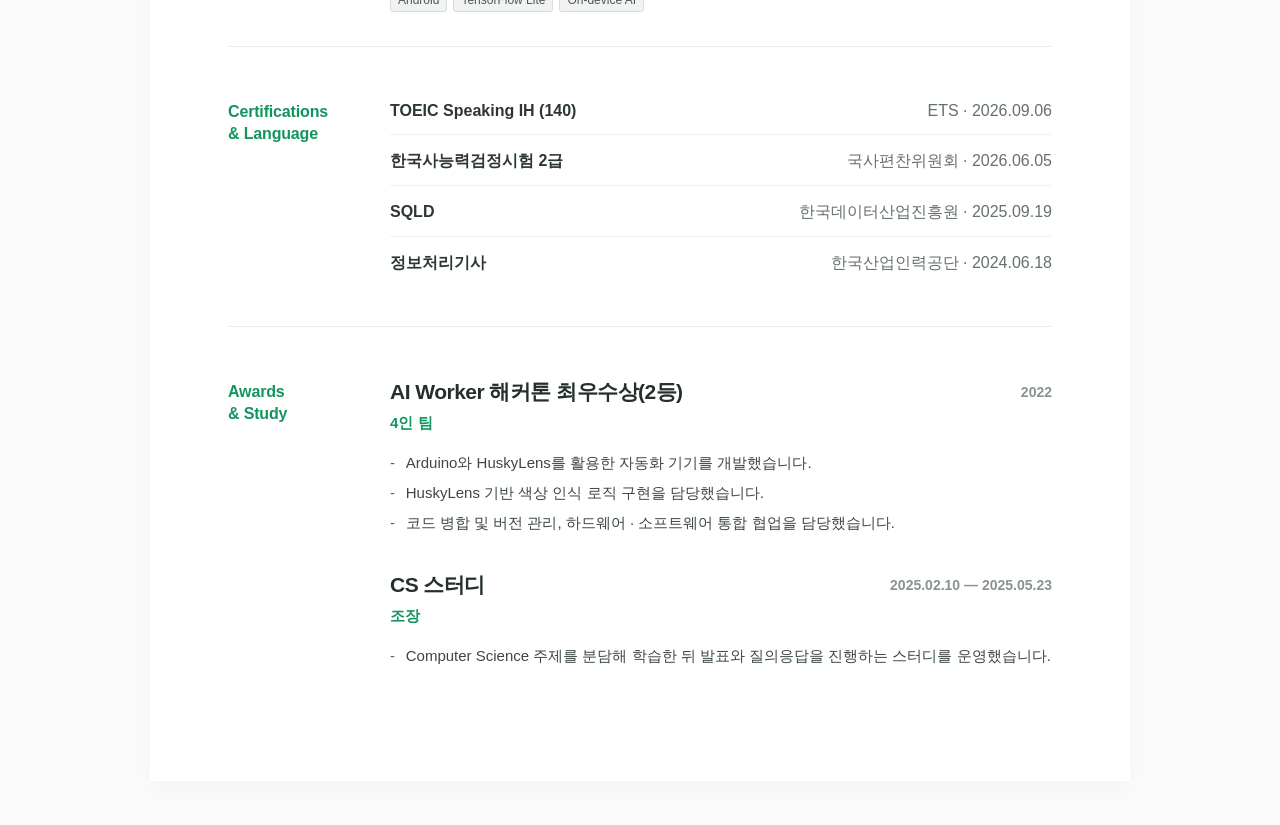
==== commit 3e53c746: "Add GPA to education section" ====
--- a/index.html
+++ b/index.html
@@ -59,7 +59,7 @@
           <div class="entry-head">
             <div>
               <h3>건국대학교 컴퓨터공학부</h3>
-              <p class="role">학사 · 졸업</p>
+              <p class="role">학사 · 졸업 · GPA 3.22 / 4.5</p>
             </div>
             <p class="period">2018.03 — 2025.02</p>
           </div>
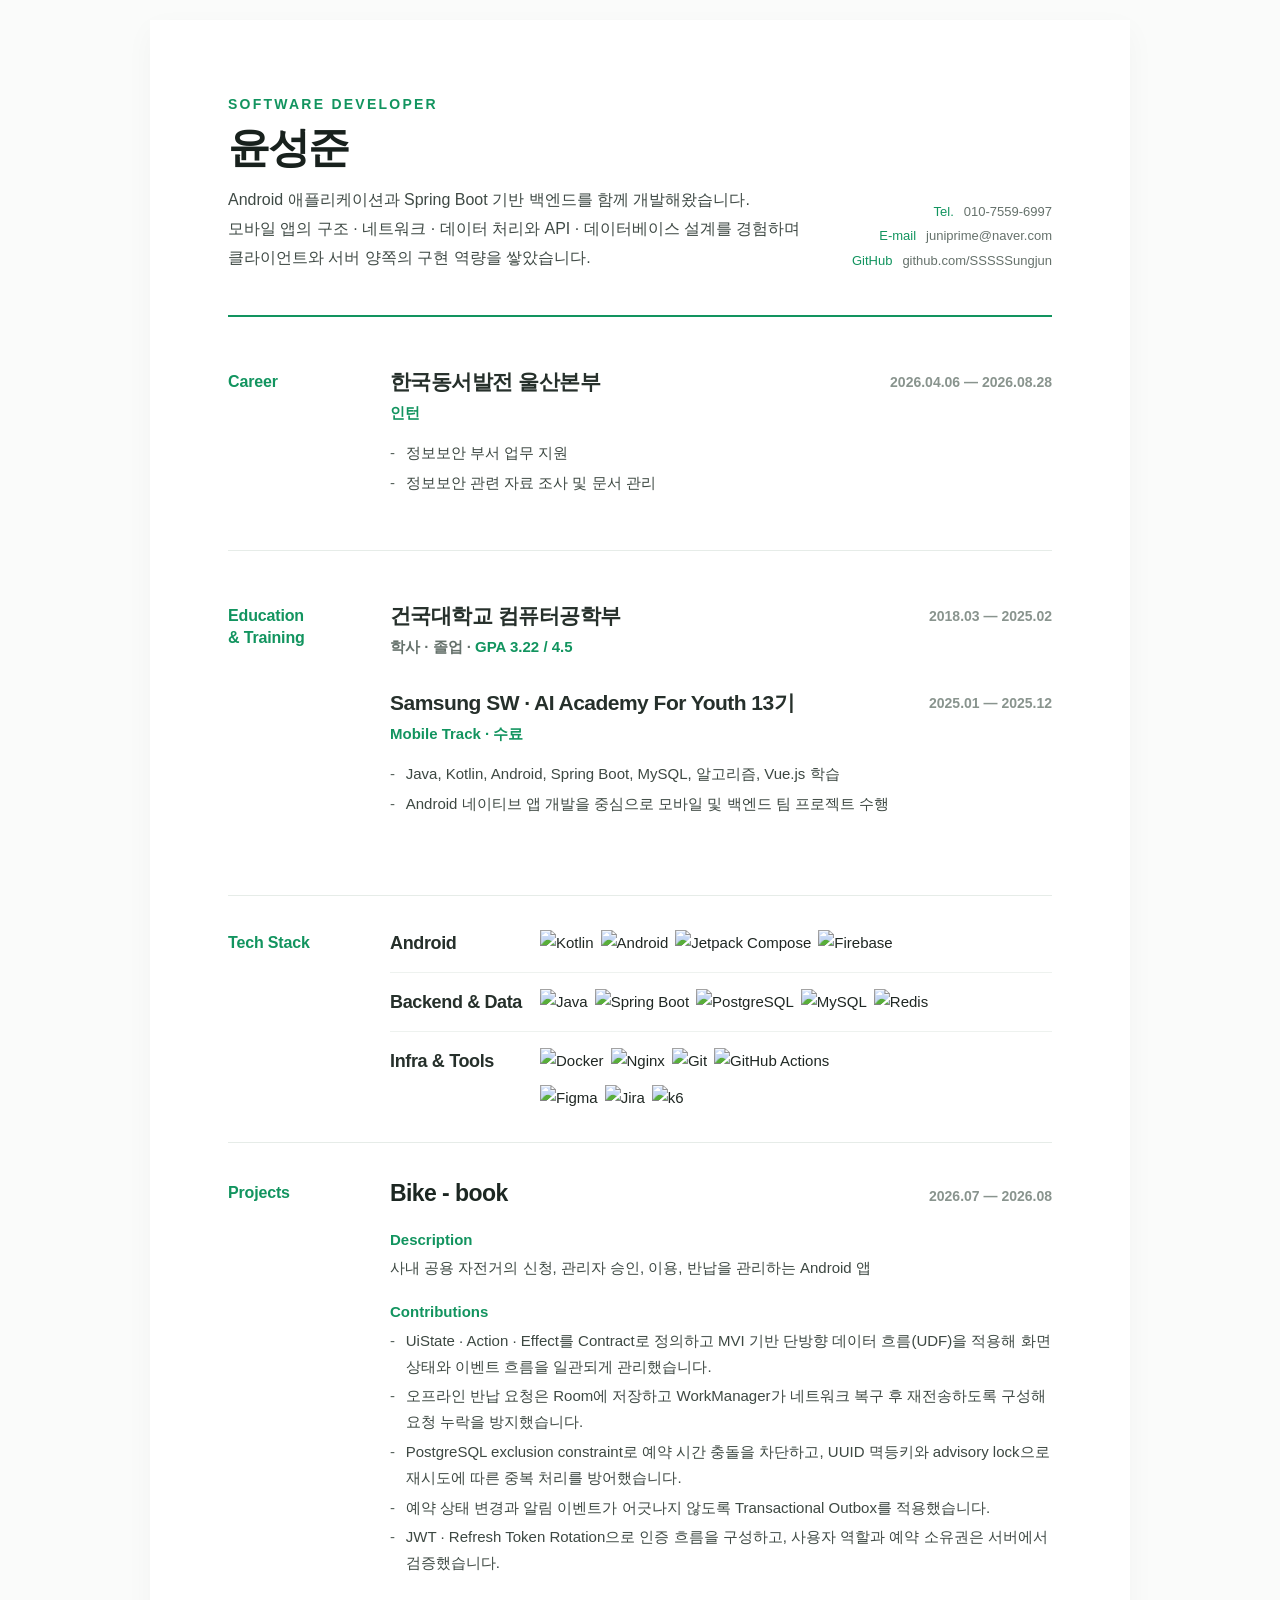
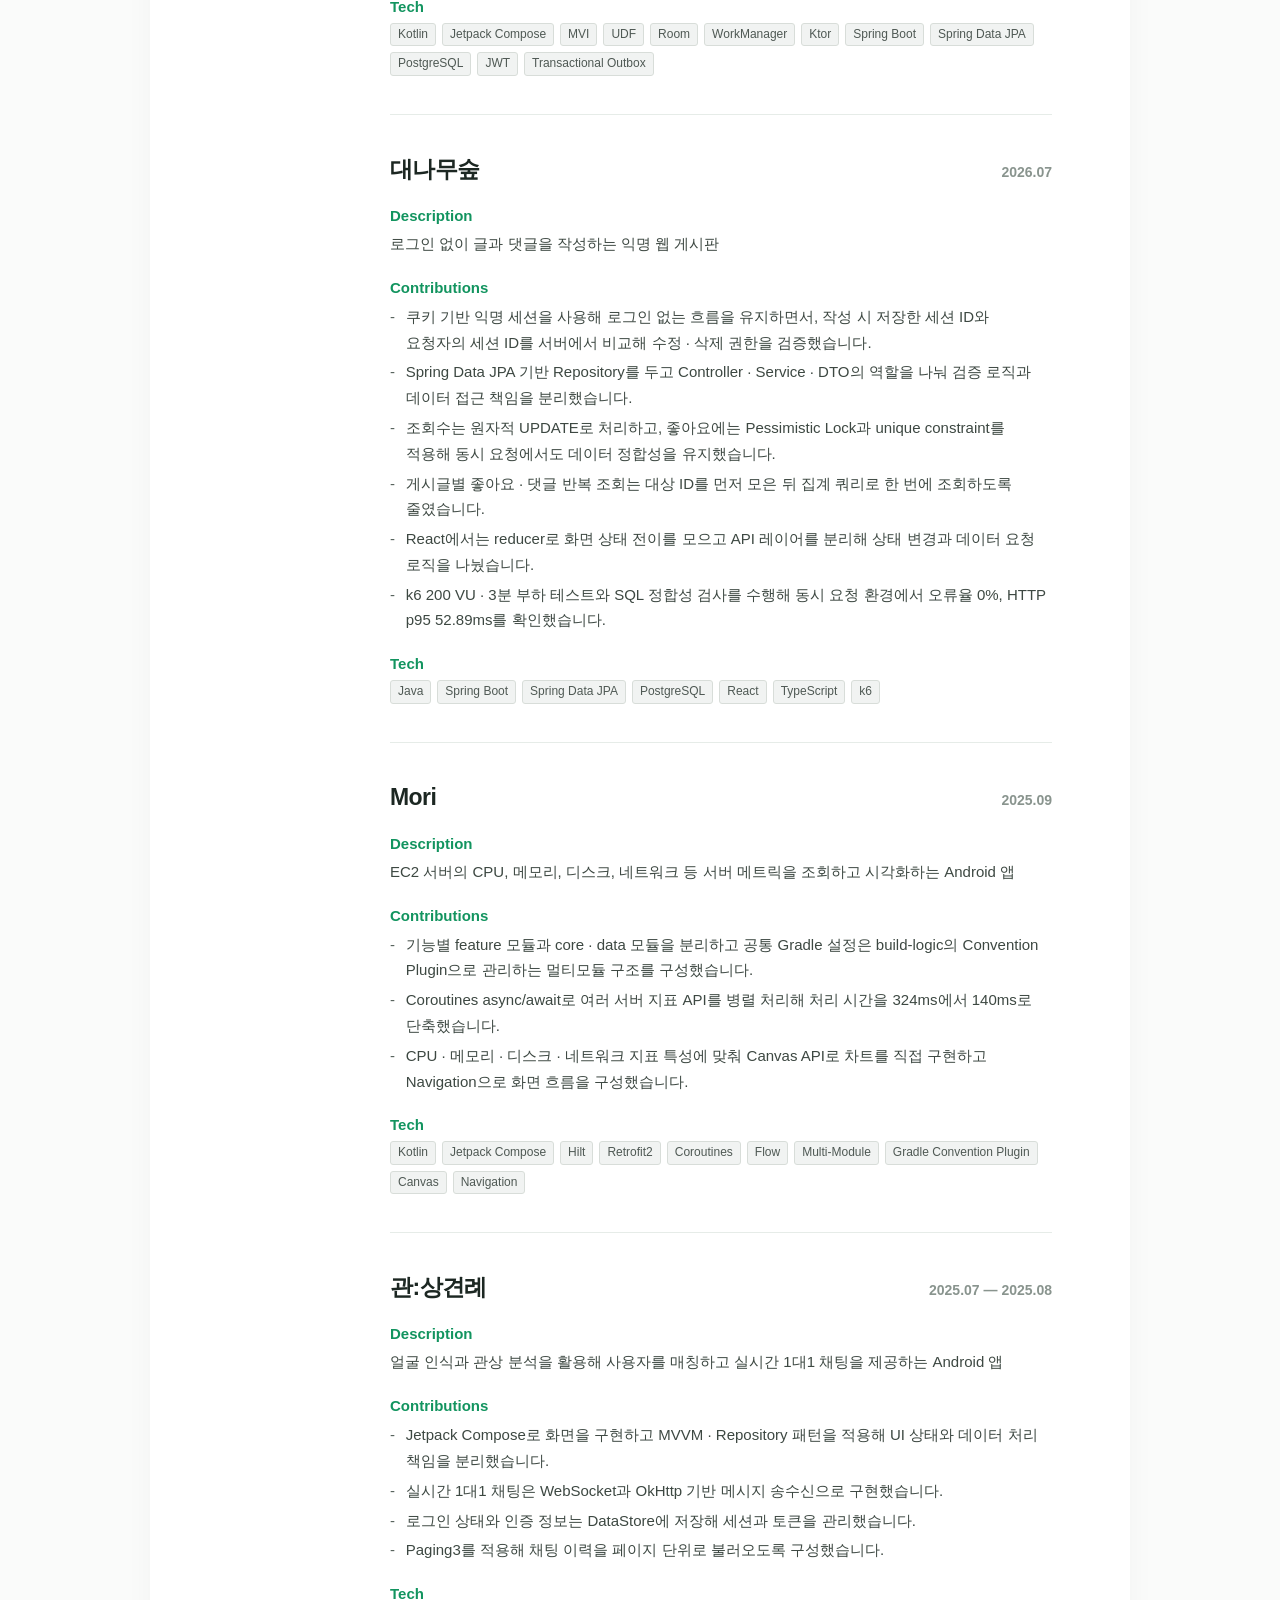
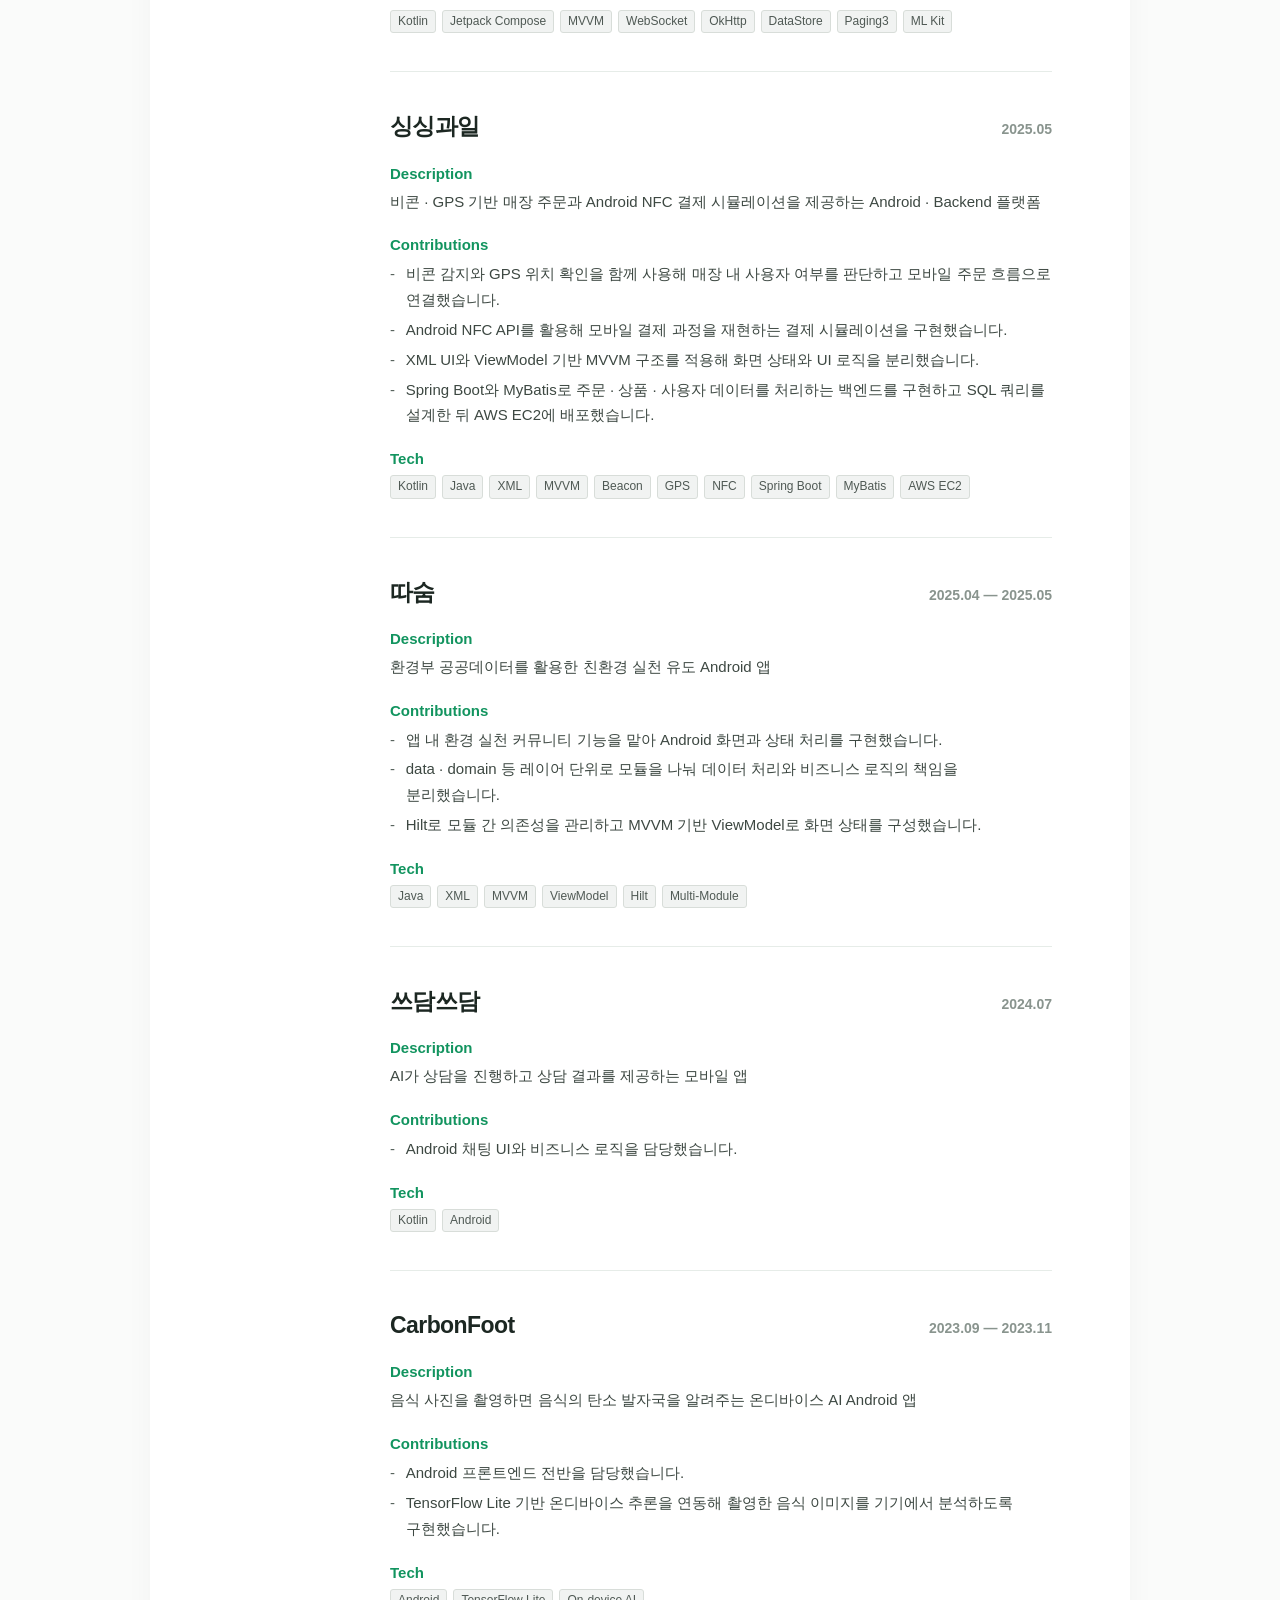
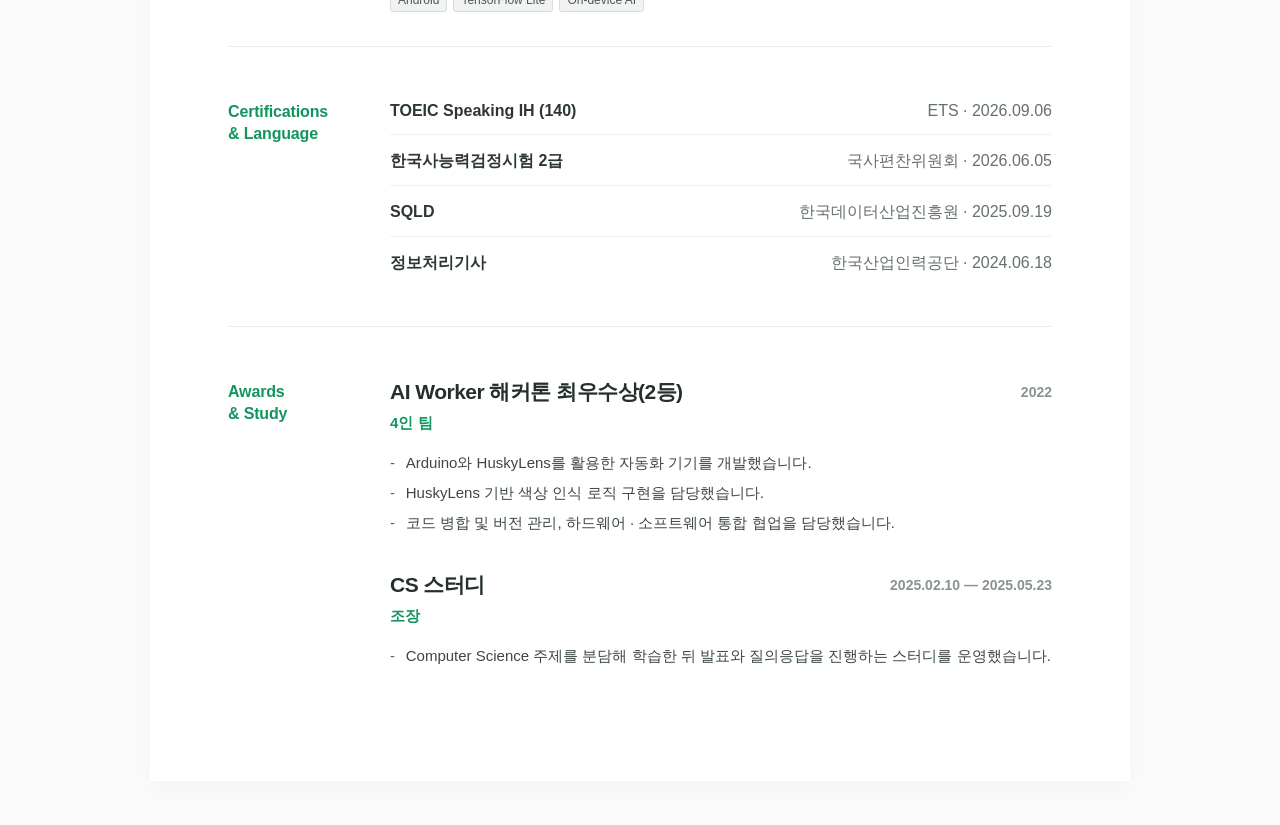
==== commit 3f826096: "Highlight GPA in education section" ====
--- a/index.html
+++ b/index.html
@@ -5,7 +5,7 @@
   <meta name="viewport" content="width=device-width, initial-scale=1" />
   <meta name="description" content="윤성준 Software Developer 이력서" />
   <title>윤성준 | Software Developer</title>
-  <link rel="stylesheet" href="./style.css?v=20260922-copy-balance-2" />
+  <link rel="stylesheet" href="./style.css?v=20260925-gpa-accent" />
 </head>
 <body>
   <header class="site-header">
@@ -59,7 +59,7 @@
           <div class="entry-head">
             <div>
               <h3>건국대학교 컴퓨터공학부</h3>
-              <p class="role">학사 · 졸업 · GPA 3.22 / 4.5</p>
+              <p class="role education-status">학사 · 졸업 · <span class="gpa">GPA 3.22 / 4.5</span></p>
             </div>
             <p class="period">2018.03 — 2025.02</p>
           </div>
--- a/style.css
+++ b/style.css
@@ -725,3 +725,12 @@
     --contact-label-width: 12mm;
   }
 }
+
+
+.education-status {
+  color: var(--color-text-muted);
+}
+
+.education-status .gpa {
+  color: var(--color-primary);
+}
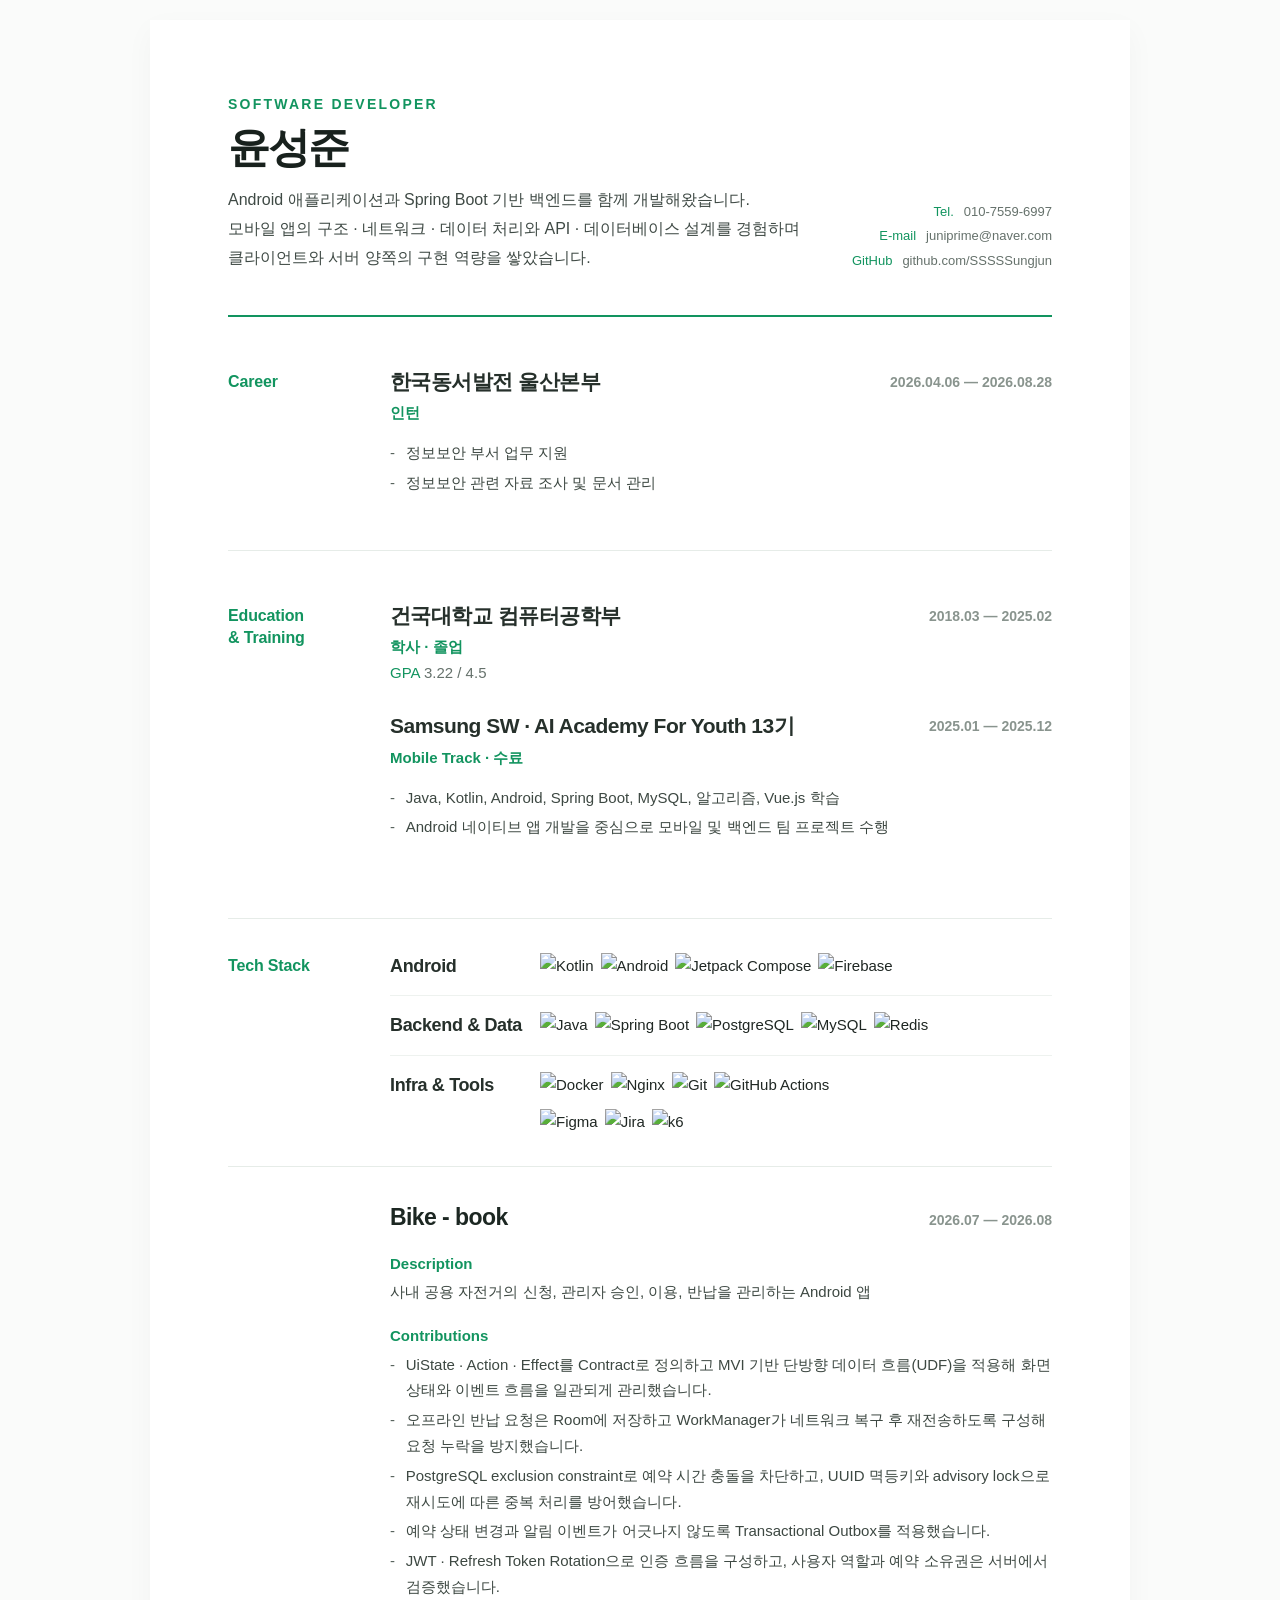
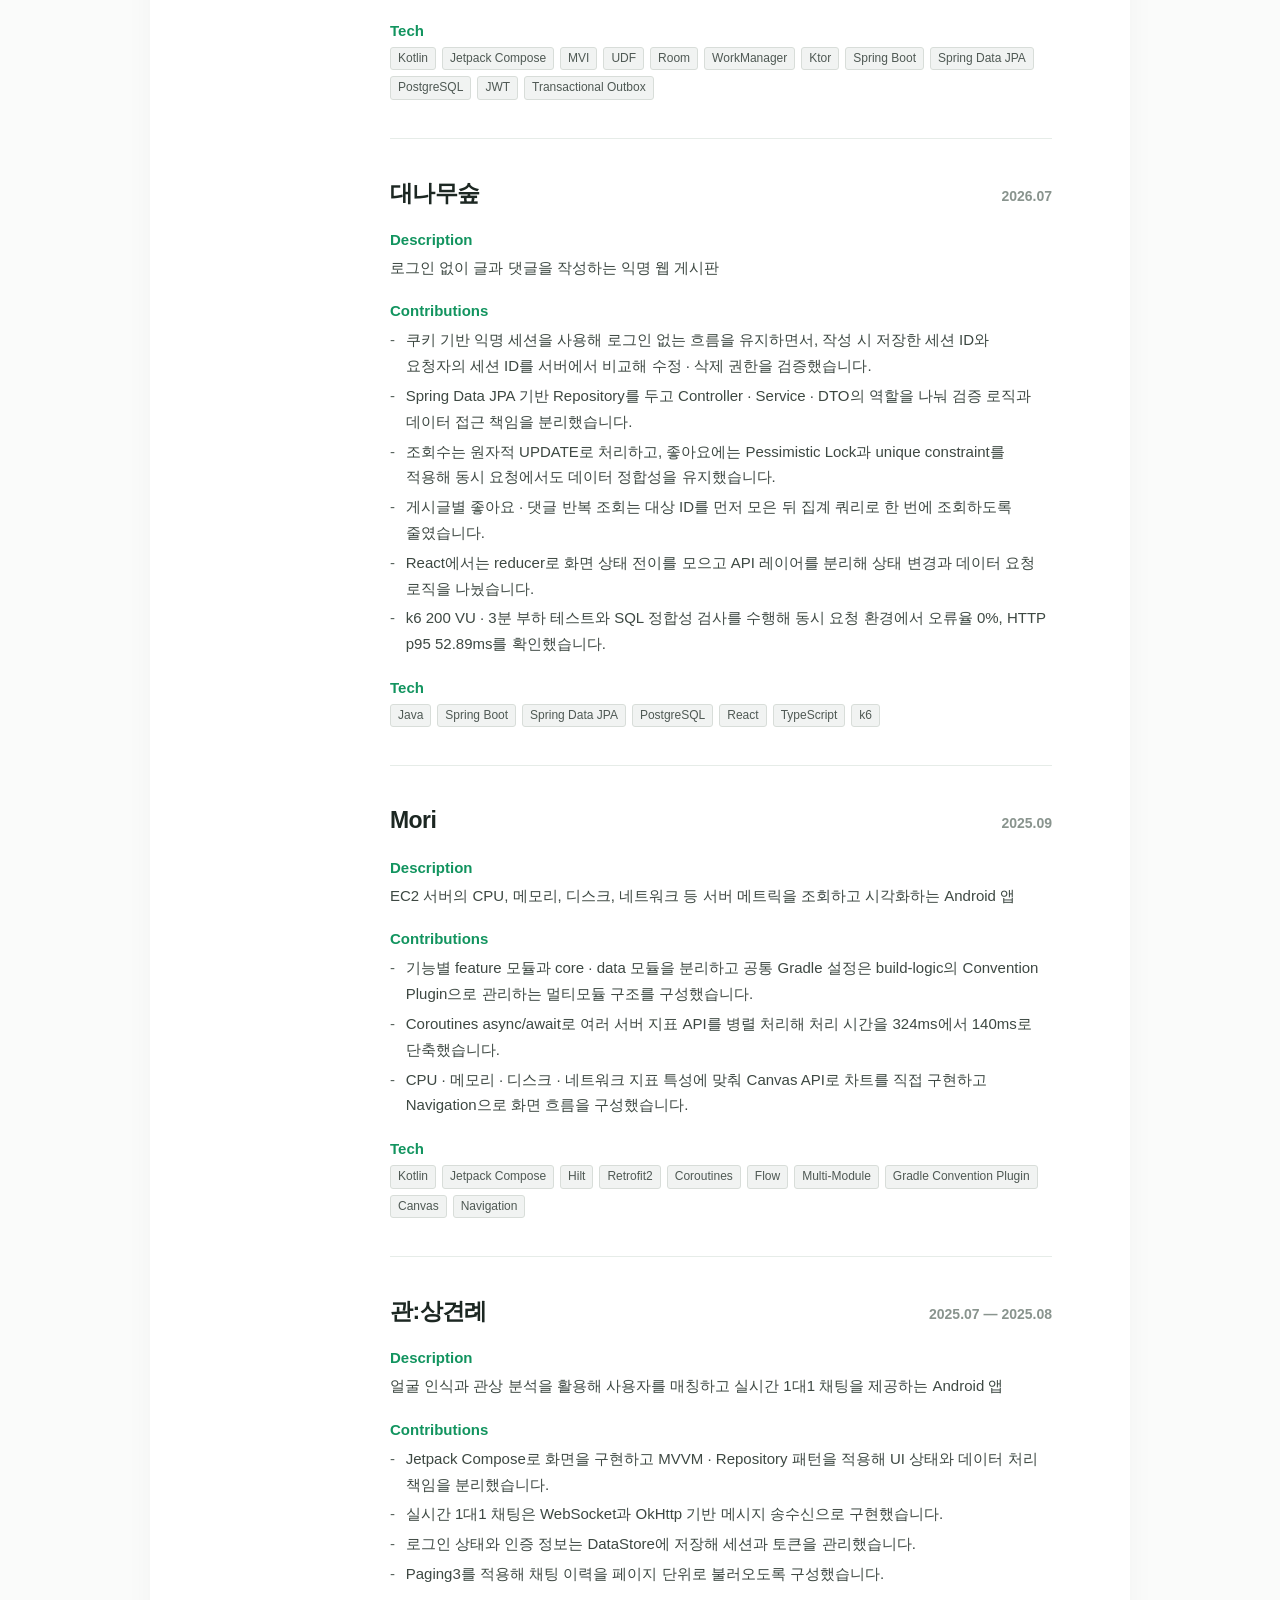
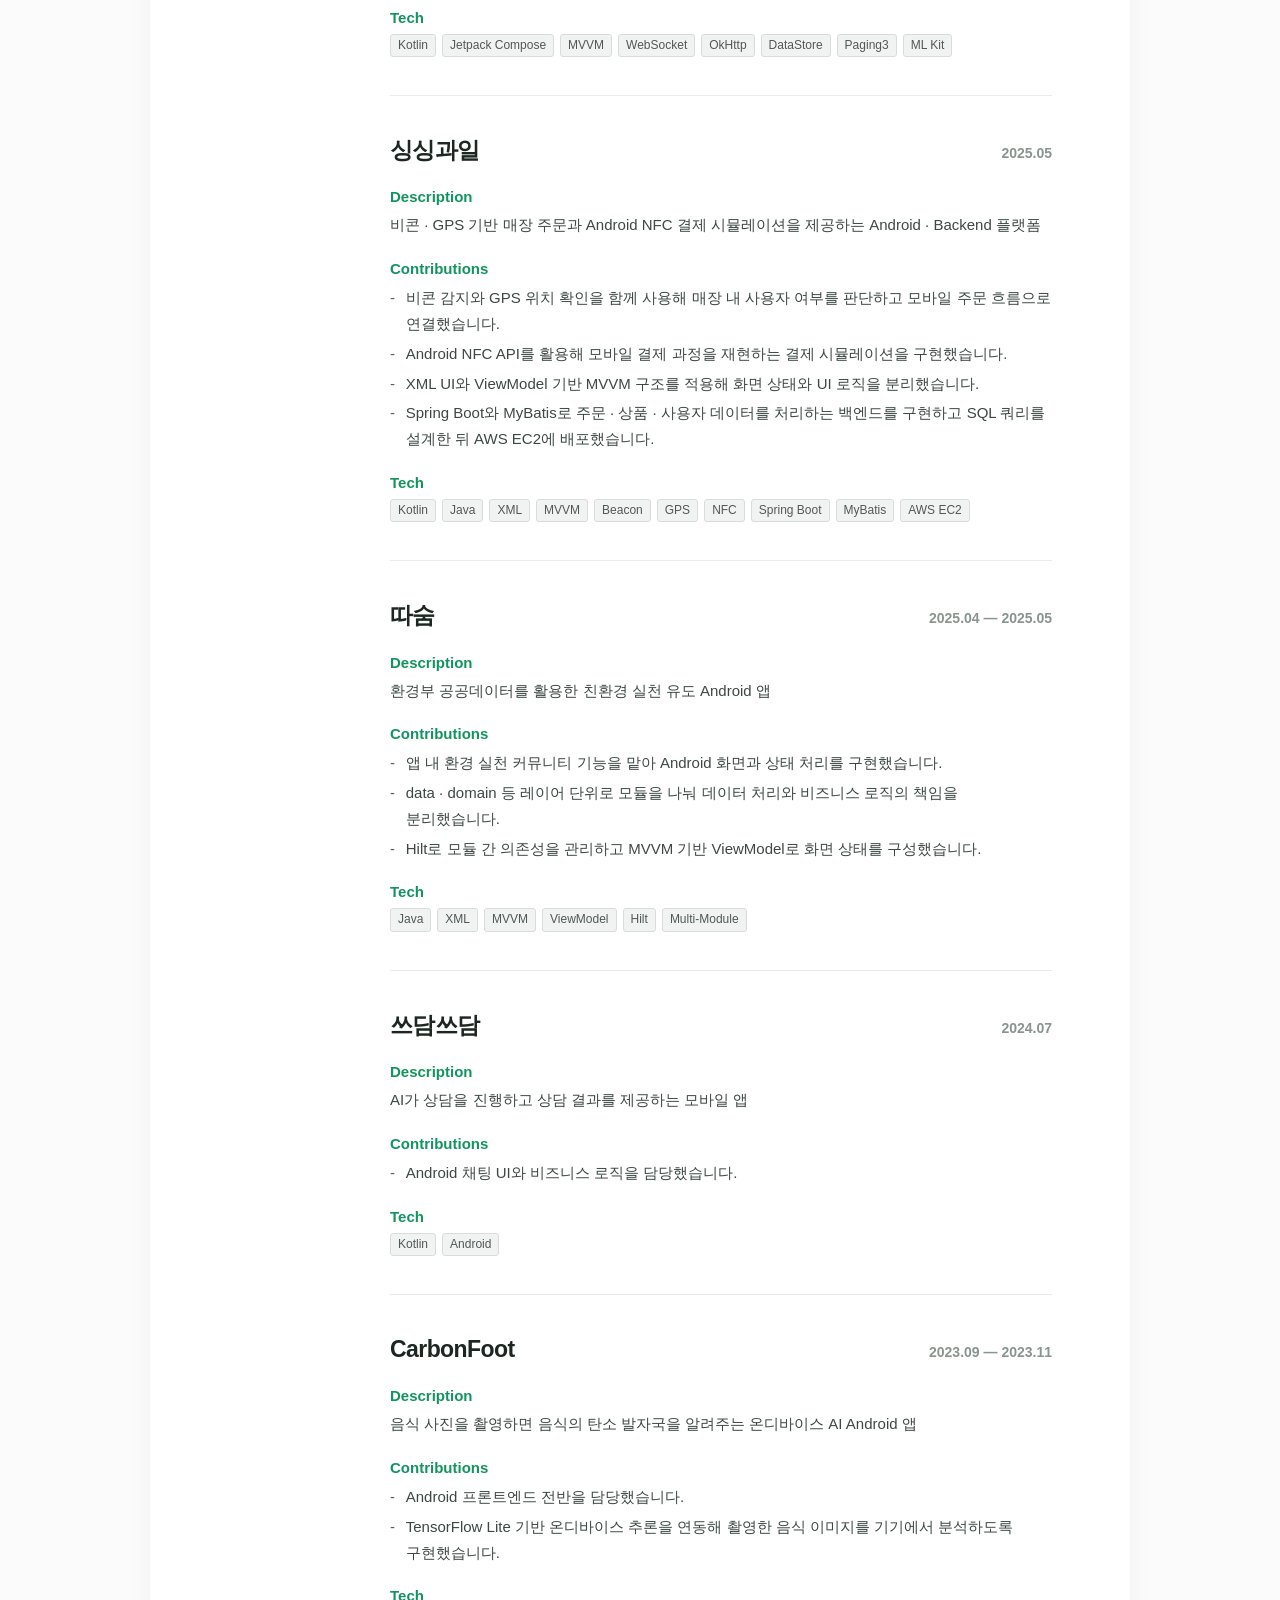
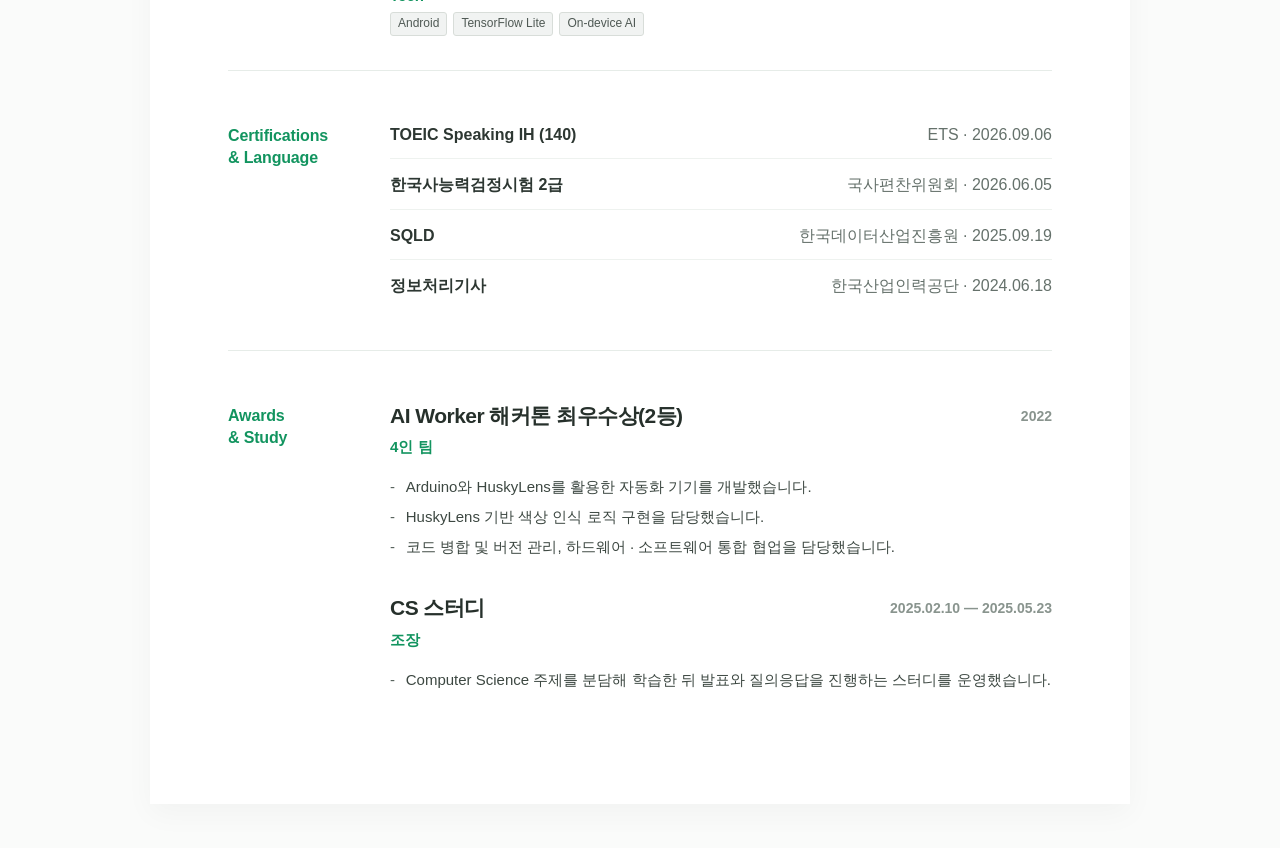
==== commit a1437a5b: "Fix GPA color and line layout" ====
--- a/index.html
+++ b/index.html
@@ -5,7 +5,7 @@
   <meta name="viewport" content="width=device-width, initial-scale=1" />
   <meta name="description" content="윤성준 Software Developer 이력서" />
   <title>윤성준 | Software Developer</title>
-  <link rel="stylesheet" href="./style.css?v=20260925-gpa-accent" />
+  <link rel="stylesheet" href="./style.css?v=20260925-gpa-layout-2" />
 </head>
 <body>
   <header class="site-header">
@@ -59,7 +59,7 @@
           <div class="entry-head">
             <div>
               <h3>건국대학교 컴퓨터공학부</h3>
-              <p class="role education-status">학사 · 졸업 · <span class="gpa">GPA 3.22 / 4.5</span></p>
+              <div class="education-status"><p class="role">학사 · 졸업</p><p class="gpa-line"><span class="gpa-label">GPA</span> <span class="gpa-score">3.22 / 4.5</span></p></div>
             </div>
             <p class="period">2018.03 — 2025.02</p>
           </div>
--- a/style.css
+++ b/style.css
@@ -727,10 +727,24 @@
 }
 
 
-.education-status {
+
+
+.education-status .role {
+  color: var(--color-primary);
+}
+
+.gpa-line {
+  margin: 2px 0 0;
+  font-size: var(--font-size-accent);
+  line-height: 1.45;
+}
+
+.gpa-label {
+  color: var(--color-primary);
+  font-weight: var(--font-weight-regular);
+}
+
+.gpa-score {
   color: var(--color-text-muted);
-}
-
-.education-status .gpa {
-  color: var(--color-primary);
-}
+  font-weight: var(--font-weight-regular);
+}
